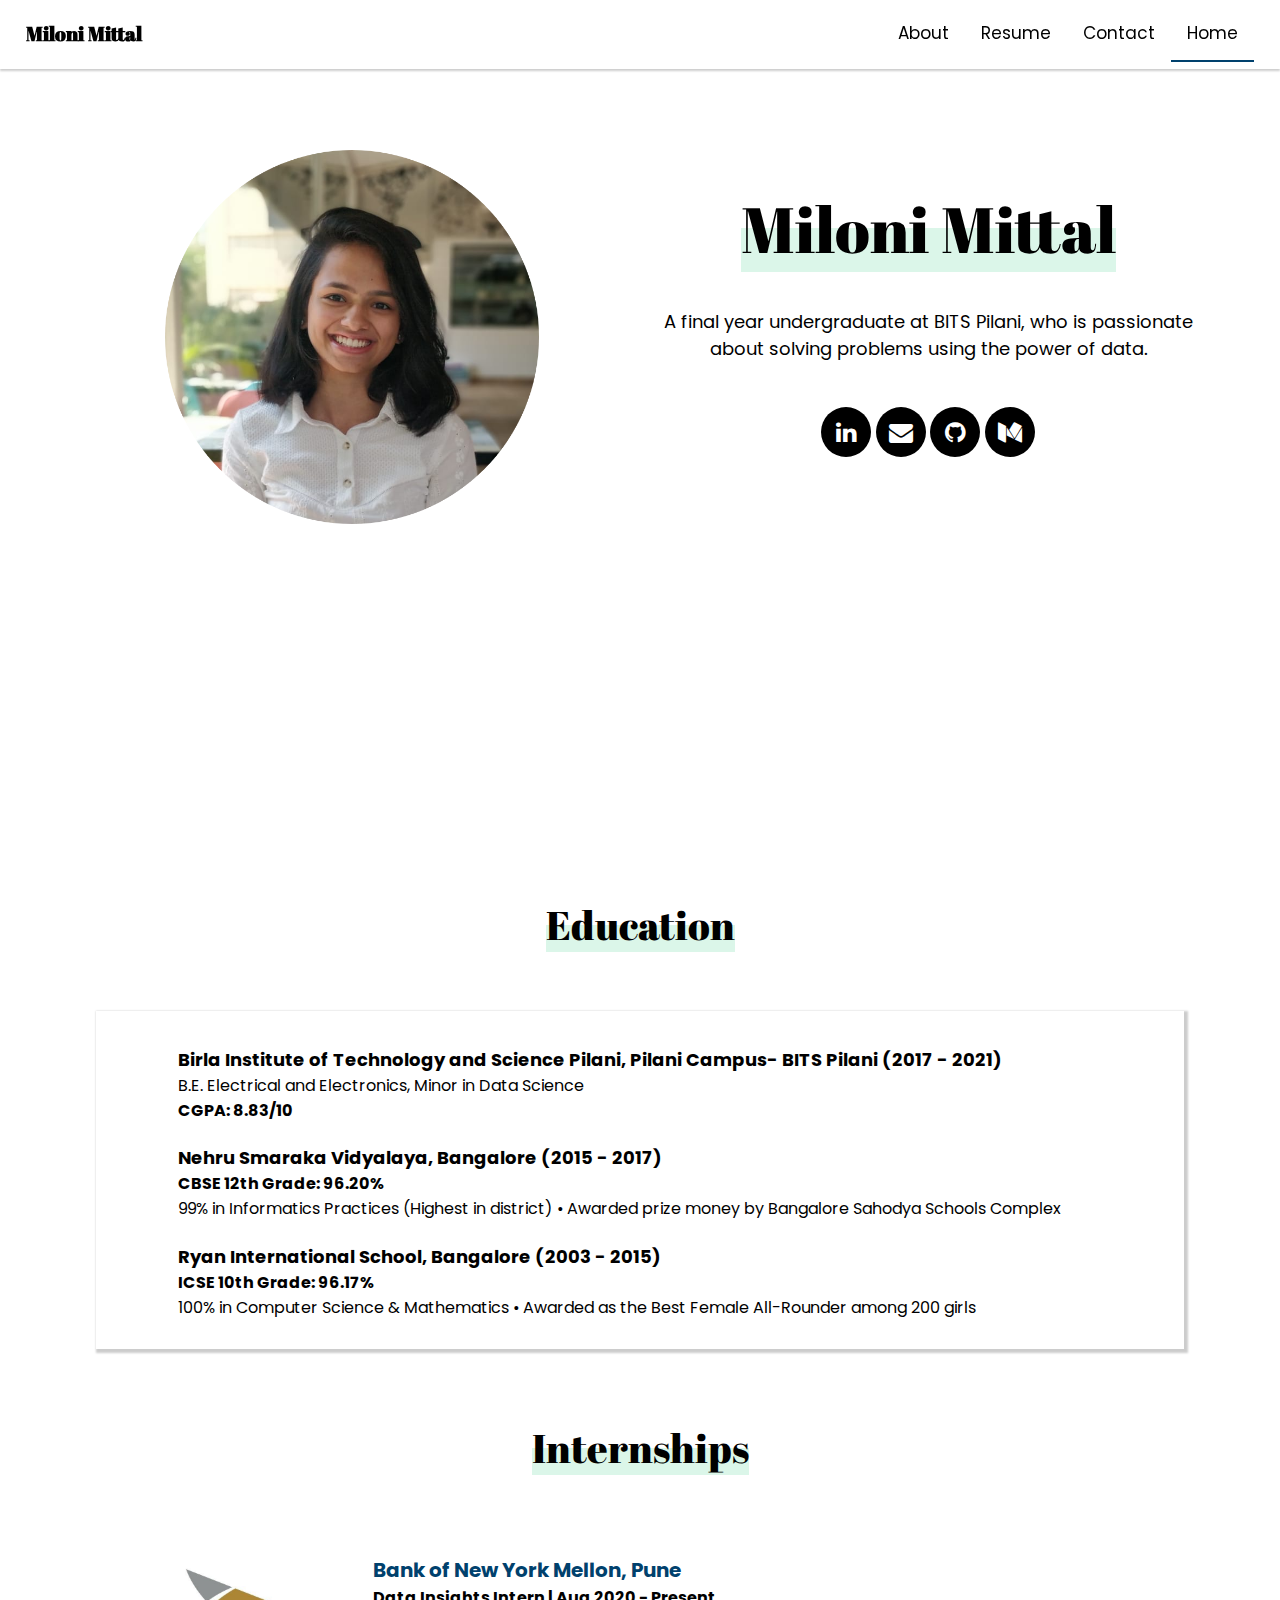
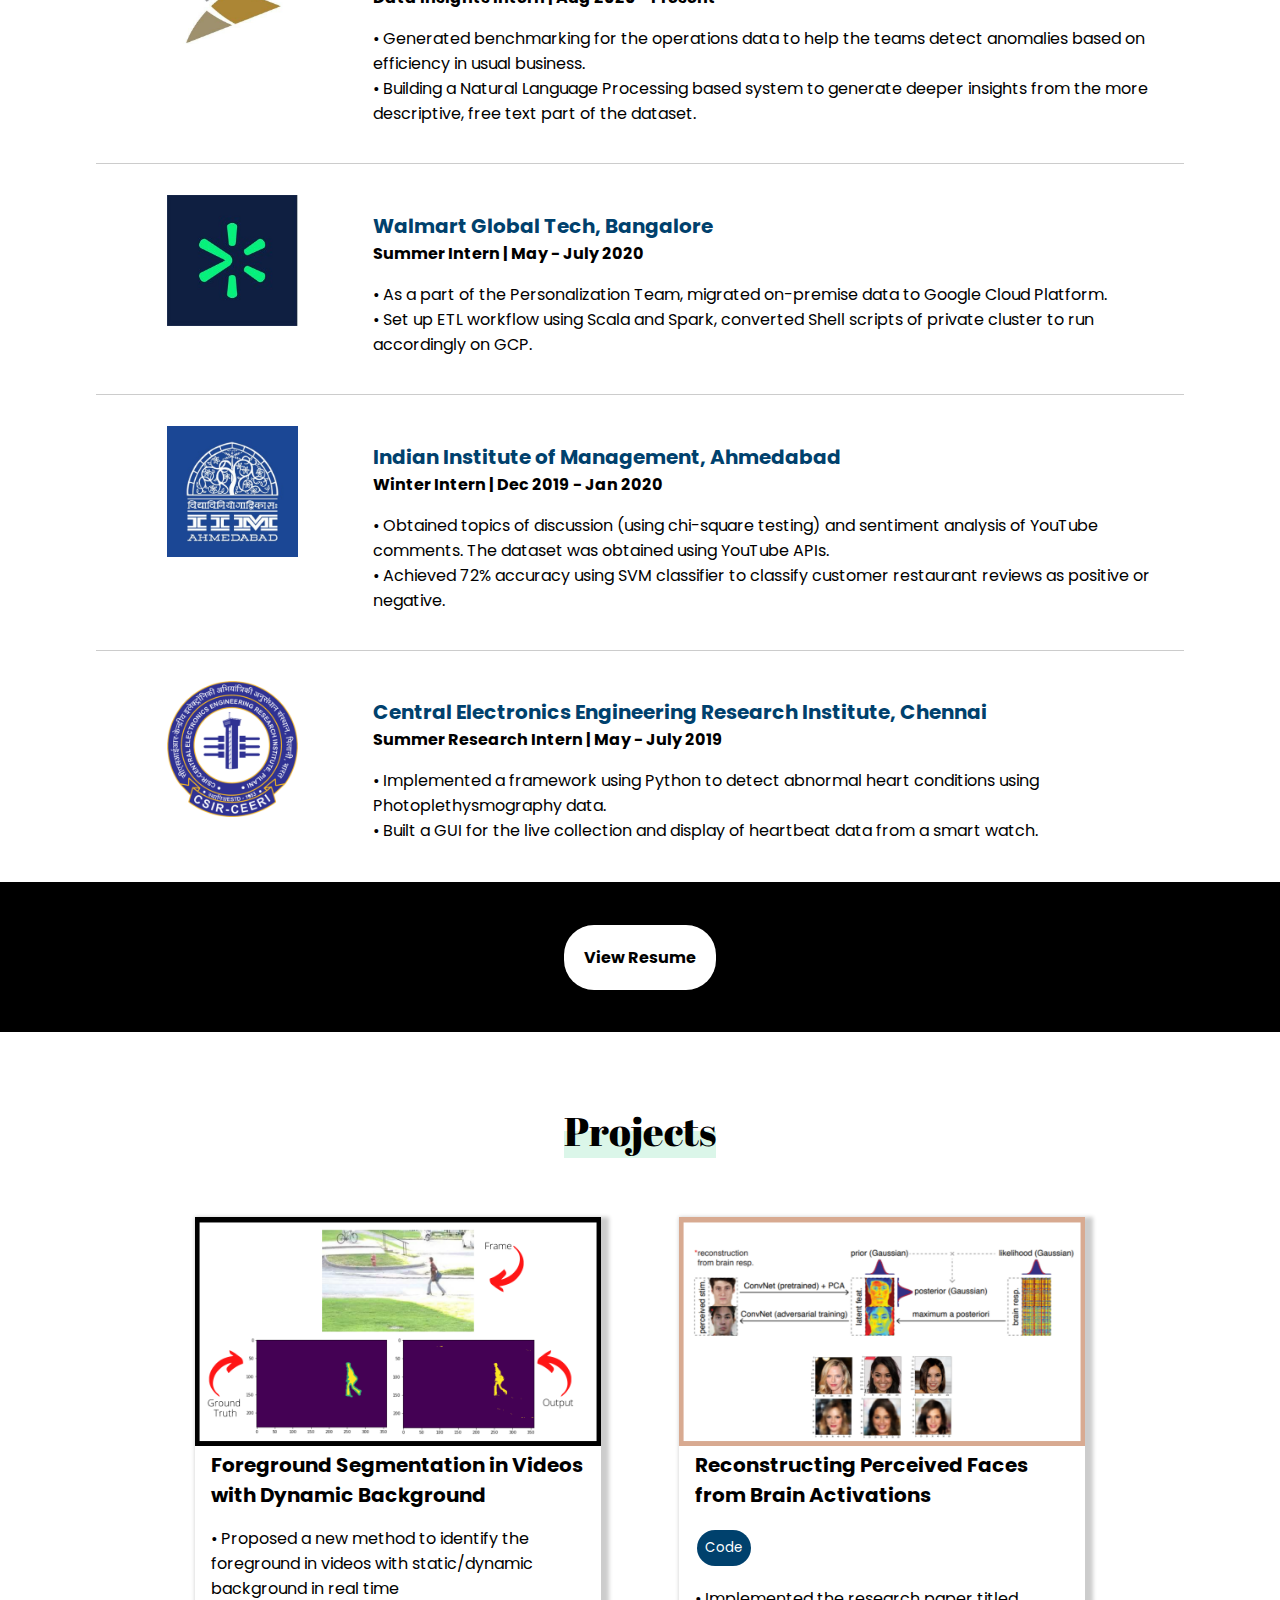
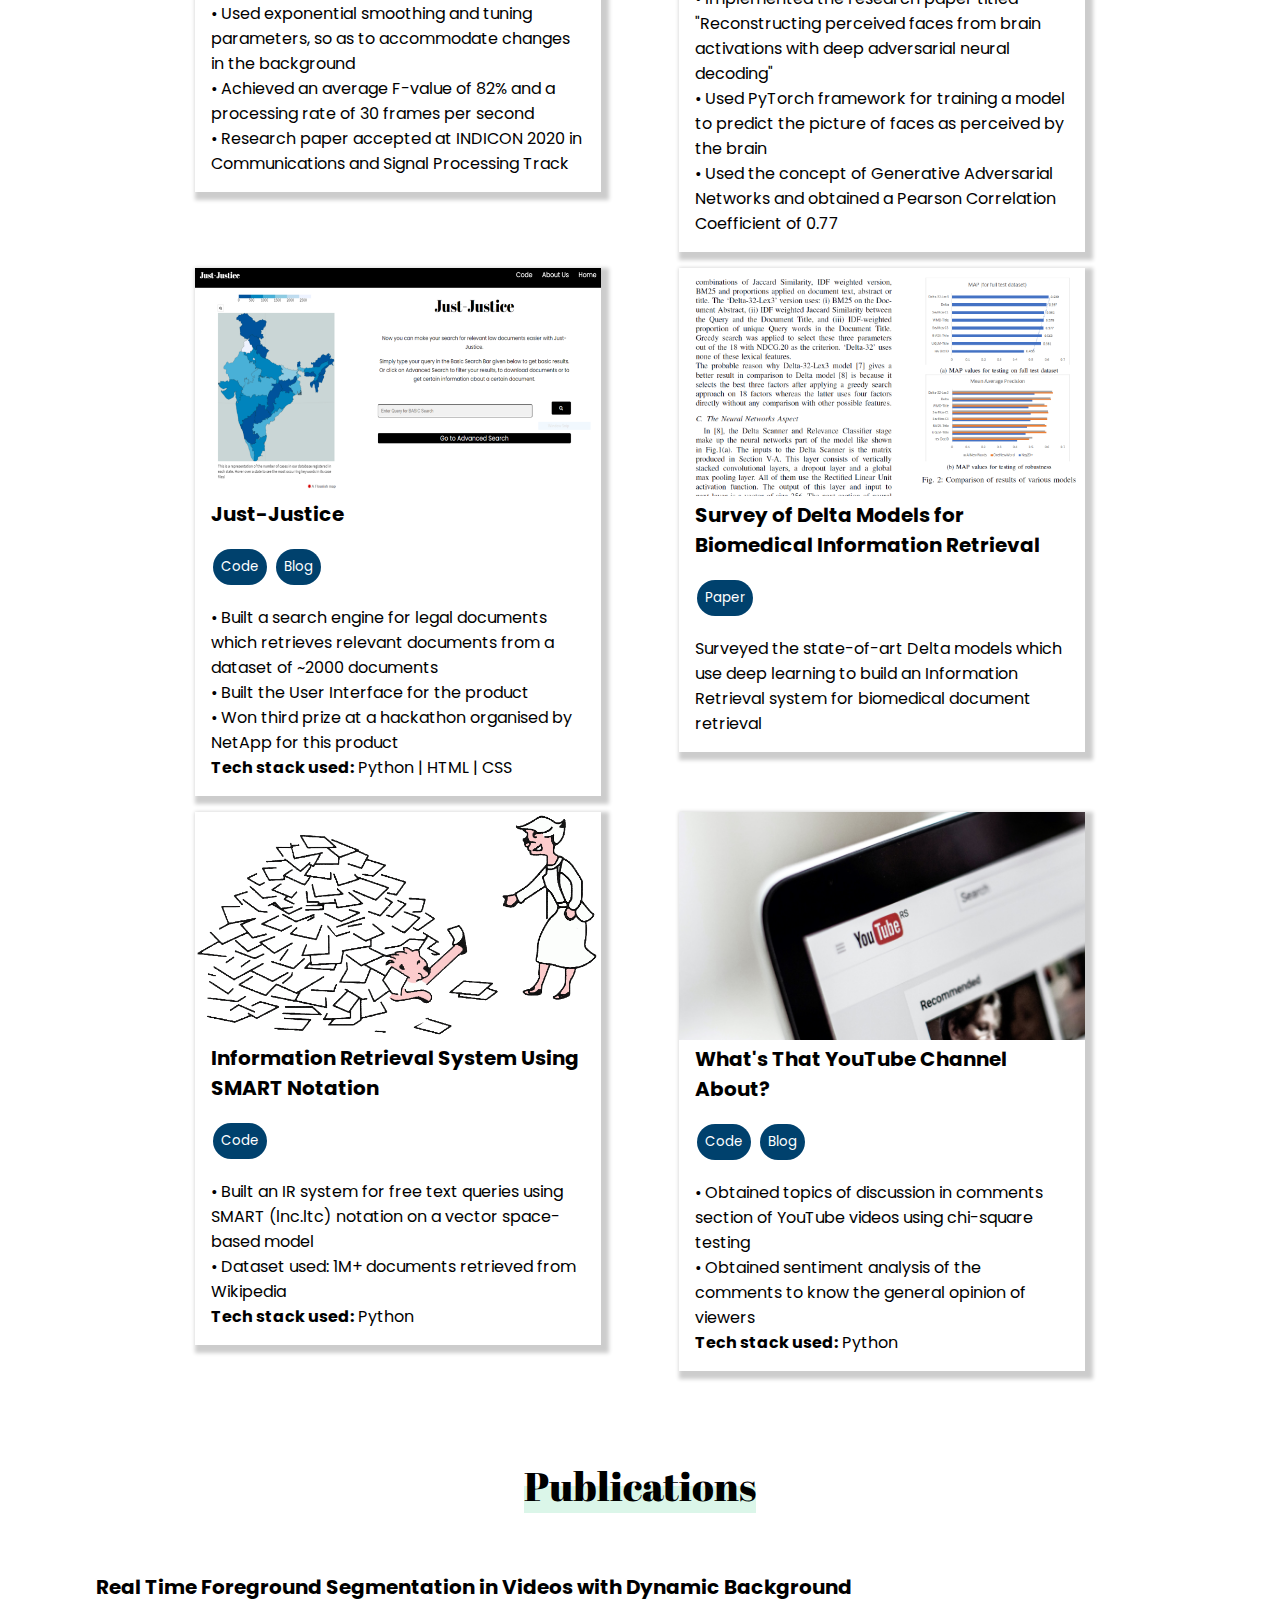
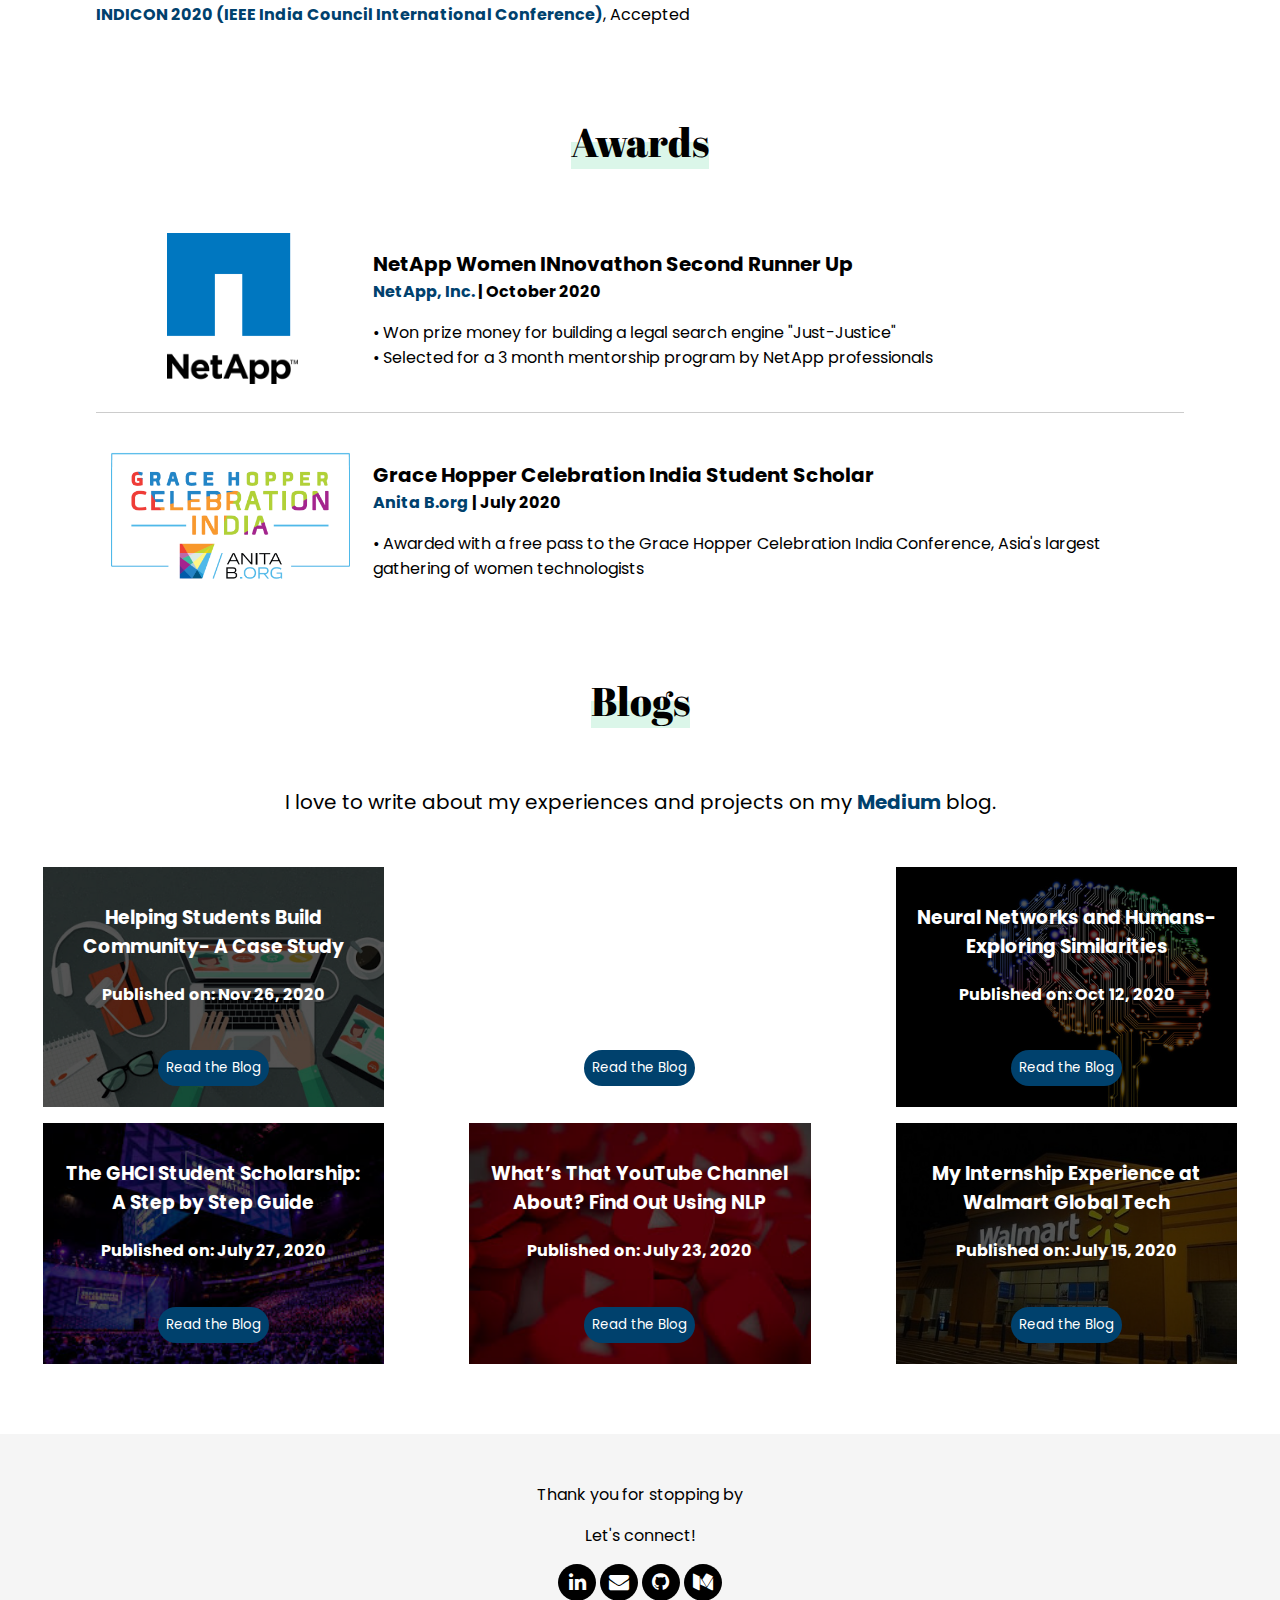
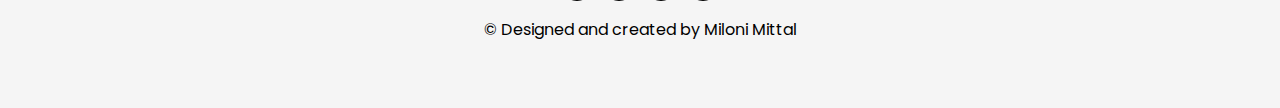
==== index.html @ 57627346 "projects added" ====
<!DOCTYPE html>
<html>
  <head>
    <meta name="viewport" content="width=device-width, initial-scale=1">
    <link rel="stylesheet" href="https://cdnjs.cloudflare.com/ajax/libs/font-awesome/4.7.0/css/font-awesome.min.css">
    <link href="https://fonts.googleapis.com/css2?family=Abril+Fatface&family=Poppins:wght@300&display=swap" rel="stylesheet">
    <link rel="icon" type="image/png" href="miloLogo.png"/>
    <title>Miloni Mittal | Home</title>

    <style>
      body 
      {
        margin: 0;
        font-family: Arial, Helvetica, sans-serif;
      }
	  
	  html, body 
	  {
        height: 100%;
        margin: 0;
      }

      .topnav 
      {
        overflow: hidden;
        background-color: white;
        position:fixed;
        width:100%;
        box-shadow: 0 2px 2px 0 rgba(0, 0, 0, 0.2);
        padding-top:0.5%;
        padding-bottom:0.5%;
        z-index:2;
      }

      .topnav img
      {
        float:left;
        display: block;
        color: black;
        text-align: center;
        padding: 14px 16px;
        width:20%;
      }

      .topnav a 
      {
        float:right;
        display: block;
        color: black;
        text-align: center;
        padding: 14px 16px;
        text-decoration: none;
        font-size: 17px;
      }

      .topnav a:hover 
      {
        color: grey;
      }

      .topnav .icon 
      {
        display: none;
      }

      
		
  	  .columnIntroText 
        {
          float: left;
          width: 50%;
          margin-bottom:3%;
        }
  	  
  	  .columnIntroImg
        {
          float: left;
          width: 50%;
          margin-bottom:3%;
        }
	  
      .rowIntro:after 
      {
        content: "";
        display: table;
        clear: both;
      }

      .social 
      { 
        width: 100%;
        top: 50%;
        text-align: center;
      }

      .social .link 
      {
        display: inline-block;
        vertical-align: middle;
        position: relative;
        width: 50px;
        height: 50px;
        border-radius: 50%;
        /*border: 2px dashed black;*/
        background-clip: content-box;
        /*transition: .5s;*/
        /*color: #D7D0BE;*/
        font-size: 150%;
      }

      .social .link span 
      {
        display: block;
        position: absolute;
        text-align: center;
        top: 50%;
        left: 50%;
        transform: translate(-50%, -50%);
      }

      .social .link:hover 
      {
        padding: 1px;
        color: white;
        /*margin-left: -5px;*/
        /*transform: translateX(0px) rotate(360deg);*/
      }

      .social .link.envelope
      {
        background-color: black;
        color: white;
      }
      .social .link.envelope:hover
      {
        background-color: #555;
        color: white;
      }

      .social .link.linkedin 
      {
        background-color: black;
        color: white;
      }
      .social .link.linkedin:hover
      {
        background-color: #555;
        color: white;
      }

      .social .link.medium
      {
        background-color: black;
        color: white;
      }
      .social .link.medium:hover
      {
        background-color: #555;
        color: white;
      }

      .social .link.github
      {
        background-color: black;
        color: white;
      }
      .social .link.github:hover
      {
        background-color: #555;
        color: white;
      }

      html 
      {
        box-sizing: border-box;
      }

      *, *:before, *:after 
      {
        box-sizing: inherit;
      }

      .columnCard 
      {
        float: left;
        width: 50%;
        margin-bottom: 16px;
        padding: 0 8px;
      }

      .card1 
      {
        box-shadow: 4px 4px 4px 4px rgba(0, 0, 0, 0.2);
        margin-left: 30%;
        margin-right: 5%;
      }

      .card2 
      {
        box-shadow: 4px 4px 4px 4px rgba(0, 0, 0, 0.2);
        margin-left: 5%;
        margin-right: 30%;
      }

      .containerCard 
      {
        padding: 0 16px;
      }

      .containerCard::after, .rowCard::after 
      {
        content: "";
        clear: both;
        display: table;
      }

      .footer 
      {
         padding-top:2.5%;
         padding-bottom:2.5%;
         width: 100%;
         background-color:#F5F5F5;
         color: black;
         text-align: center;
      }

      .button 
      {
        background-color: #00416d;
        border: none;
        color: white;
        padding: 8px;
        text-align: center;
        text-decoration: none;
        display: inline-block;
        margin: 4px 2px;
        cursor: pointer;
        border-radius: 30px;
      }

      .button:hover 
      {
        background-color: #555;
      }

      .button_resume 
      {
        background-color: white;
        border: none;
        color: black;
        padding: 20px;
        text-align: center;
        text-decoration: none;
        display: inline-block;
        font-size: 16px;
        margin: 4px 2px;
        cursor: pointer;
        border-radius: 30px;
      }

      .button_resume:hover 
      {
        background-color: #C8C8C8;
      }

      .anchor 
      {
        position: relative;
      }

      .anchor a 
      {
        position: absolute;
        left: 0px;
        top: -8%;
      }

      .columnAwardsText 
      {
        float: left;
        width: 75%;
        padding: 5px;
      }

      .columnAwardsImg 
      {
        float: left;
        width: 25%;
        padding: 5px;
      }

      .rowAwards::after 
      {
        content: "";
        clear: both;
        display: table;
      }

      .columnBlog 
      {
        float: left;
        width: 33.33%;
        margin-bottom: 16px;
      }

      .rowBlog 
      {
        margin: 0 0px;
      }

      .rowBlog:after 
      {
        content: "";
        display: table;
        clear: both;
      }
      .cardBlog 
      {
        padding: 4%;
        text-align: center;
        margin-right:10%;
        margin-left:10%;
      }

      @media screen and (max-width: 900px) 
      {
        .topnav img
        {
          float:left;
          display: block;
          color: black;
          text-align: center;
          width:40%;
        }

        .topnav a 
        {
          display: none;
        }

        .topnav a.icon 
        {
          float: right;
          display: block;
        }
        
        .topnav.responsive 
        {
          position: fixed;
        }

        .topnav.responsive .icon 
        {
          position: absolute;
          right: 0;
          top: 0;
        }

        .topnav.responsive a 
        {
          float: none;
          display: block;
          text-align: left;
        }

        .columnIntroText
        {
          width: 100%;
        }
		
		.columnIntroImg
        {
          width: 100%;
        }
		
        .anchor a 
        {
          position: absolute;
          left: 0px;
          top: -2%;
        }

        .columnCard 
        {
          width: 100%;
          display: block;
        }

        .card1 
        {
          box-shadow: 0 4px 8px 0 rgba(0, 0, 0, 0.2);
          margin-left: 10%;
          margin-right: 10%;
        }

        .card2 
        {
          box-shadow: 0 4px 8px 0 rgba(0, 0, 0, 0.2);
          margin-left: 10%;
          margin-right: 10%;
        }

        .columnAwardsText 
        {
          width: 100%;
        }

        .columnAwardsImg 
        {
          width: 100%;
          padding-left:25%;
          padding-right:25%;
        }

        .columnBlog 
        {
          width: 100%;
          display: block;
          margin-bottom: 20px;
        }
      }
    </style>
  </head>


  <body>

    <div class="topnav" id="myTopnav">
      <a href="index.html" style="font-family: 'Poppins', sans-serif; margin-right:2%; color:black; border-bottom: 2px solid #00416d;">Home</a>
      <a href="contact.html" style="font-family: 'Poppins', sans-serif;">Contact</a>
      <a href="https://drive.google.com/file/d/12OW3nIJXCdcKeCEGhQVOR6-24cOM_pOw/view?usp=sharing" style="font-family: 'Poppins', sans-serif;" target="_blank">Resume</a>
      <a href="about.html" style="font-family: 'Poppins', sans-serif;">About</a>
      <a href="javascript:void(0);" class="icon" onclick="myFunction()">
        <i class="fa fa-bars"></i>
      </a>
      <h1 style="font-family: 'Abril Fatface', cursive; float:left; font-size:125%; margin-left:2%;">Miloni Mittal</h1>
    </div>

    <br><br><br>

    <div class="rowIntro" style="padding-right:5%;padding-left:5%; padding-top:7.5%; margin-bottom:-10%; height:100%;">
      <div class="columnIntroImg" style=" text-align:center;">
          <img src="miloHome.png" width="65%" alt="miloni's picture in a restaurant">
      </div>
      <div class="columnIntroText" style=" text-align:center;padding-top:3%; ">
          <a style="text-align:center;font-family: 'Abril Fatface', cursive; font-size:400%;"><span style="background: linear-gradient(to top, #dbf6e9 50%, transparent 50%);">Miloni Mittal</span></a>
          <br><br>
          <p style="font-family: 'Poppins', sans-serif; font-size:112.5%; ">A final year undergraduate at BITS Pilani, who is passionate about solving problems using the power of data.<br><br></p>
          <div class="social">
              
              <a href="https://www.linkedin.com/in/miloni-mittal/" class="link linkedin" target="_blank"><span class="fa fa-linkedin"></span></a>
              <a href="mailto:miloni.mittal@gmail.com" class="link envelope" target="_blank"><span class="fa fa-envelope"></span></a>
              <a href="https://github.com/milonimittal" class="link github" target="_blank"><span class="fa fa-github"></span></a>
              <a href="https://medium.com/@milonimittal" class="link medium" target="_blank"><span class="fa fa-medium"></span></a> 
          </div>
      </div>
    </div>

    <div class="anchor" style="padding-top:2.5%;">
      <a name="target" id="education"> </a>
    </div>

    <p style="text-align:center;font-family: 'Abril Fatface', cursive; font-size:250%; color:black;margin-right:3%;margin-left:3%;padding-bottom:1.5%;"><span style="background: linear-gradient(to top, #dbf6e9 50%, transparent 50%);">
        Education</span>
    </p>
    <div class="edu" style="box-shadow: 2px 2px 2px 2px rgba(0, 0, 0, 0.2); margin-left:7.5%; margin-right:7.5%;padding-top:1%; padding-bottom:1%;">
    <p style="font-family: 'Poppins', sans-serif; margin-top:2%; margin-left:7.5%;margin-right:7.5%;">
        <b style="font-family: 'Poppins', sans-serif; font-size: 112.5%;">Birla Institute of Technology and Science Pilani, Pilani Campus- BITS Pilani (2017 - 2021)</b><br>
        B.E. Electrical and Electronics, Minor in Data Science <br>
        <b>CGPA: 8.83/10</b>
    </p>

    <p style="font-family: 'Poppins', sans-serif; margin-top:2%; margin-left:7.5%;margin-right:7.5%;">
        <b style="font-family: 'Poppins', sans-serif; font-size: 112.5%;">Nehru Smaraka Vidyalaya, Bangalore (2015 - 2017)</b><br>
        <b>CBSE 12th Grade: 96.20%</b><br>
        99% in Informatics Practices (Highest in district) • Awarded prize money by Bangalore Sahodya Schools Complex
    </p>

    <p style="font-family: 'Poppins', sans-serif; margin-top:2%; margin-left:7.5%;margin-right:7.5%;">
        <b style="font-family: 'Poppins', sans-serif; font-size: 112.5%;">Ryan International School, Bangalore (2003 - 2015)</b><br>
        <b>ICSE 10th Grade: 96.17%</b><br>
        100% in Computer Science & Mathematics • Awarded as the Best Female All-Rounder among 200 girls
    </p>
    </div>
    
    <div class="anchor" style="padding-top:2.5%;" >
      <a name="target" id="internships"> </a>
    </div>

    <p style="text-align:center;font-family: 'Abril Fatface', cursive; font-size:250%; color:black;margin-right:3%;margin-left:3%;padding-bottom:1.5%;"><span style="background: linear-gradient(to top, #dbf6e9 50%, transparent 50%);">
        Internships</span>
    </p>

    <div class="rowAwards" style="font-family: 'Poppins', sans-serif; margin-top:2%; margin-left:7.5%;margin-right:7.5%;">
      <div class="columnAwardsImg" style="text-align:center;">
            <img src="bnymLogo.jpg" alt="bnym logo" style="width:50%;">
      </div>
      <div class="columnAwardsText">
            <p style="font-family: 'Poppins', sans-serif; margin-top:2%; "><b style="font-family: 'Poppins', sans-serif; font-size:125%;"><a href="https://www.bnymellon.com/apac/en.html" target="_blank" style="text-decoration: none;color:#00416d;">
                Bank of New York Mellon, Pune</a></b> <br><b>Data Insights Intern | Aug 2020 - Present</b>
            </p>
            <p style="font-family: 'Poppins', sans-serif;">
              •  Generated benchmarking for the operations data to help the teams detect anomalies based on efficiency in usual business. <br>• Building a Natural Language Processing based system to generate deeper insights from the more descriptive, free text part of the dataset.
            </p>
      </div>
    </div>
    <hr style=" display: block;
    height: 1px;
    border: 0;
    border-top: 1px solid #ccc;
    margin: 1em 0;
    padding: 0;
    margin-left:7.5%;
    margin-right:7.5%;">
    <div class="rowAwards" style="font-family: 'Poppins', sans-serif; margin-top:2%; margin-left:7.5%;margin-right:7.5%;">
      <div class="columnAwardsImg" style="text-align:center;">
        <img src="walmartLogo.jpg" alt="walmart global logo" style="width:50%;">
      </div>
      <div class="columnAwardsText">
        <p style="font-family: 'Poppins', sans-serif; margin-top:2%; "><b style="font-family: 'Poppins', sans-serif; font-size:125%;"><a href="https://www.linkedin.com/company/walmartglobaltechindia/" target="_blank" style="text-decoration: none;color:#00416d;">
                Walmart Global Tech, Bangalore</a></b> <br><b>Summer Intern | May - July 2020</b>
        </p>
        <p style="font-family: 'Poppins', sans-serif;">
              •  As a part of the Personalization Team, migrated on-premise data to Google Cloud Platform. <br>• Set up ETL workflow using Scala and Spark, converted Shell scripts of private cluster to run accordingly on GCP. 
        </p>
      </div>
    </div>
    <hr style=" display: block;
    height: 1px;
    border: 0;
    border-top: 1px solid #ccc;
    margin: 1em 0;
    padding: 0;
    margin-left:7.5%;
    margin-right:7.5%;">
    <div class="rowAwards" style="font-family: 'Poppins', sans-serif; margin-top:2%; margin-left:7.5%;margin-right:7.5%;">
      <div class="columnAwardsImg" style="text-align:center;">
        <img src="iimaLogo.png" alt="iima logo" style="width:50%;">
      </div>
      <div class="columnAwardsText">
        <p style="font-family: 'Poppins', sans-serif; margin-top:2%; "><b style="font-family: 'Poppins', sans-serif; font-size:125%;"><a href="https://www.iima.ac.in/" target="_blank" style="text-decoration: none;color:#00416d;">
                Indian Institute of Management, Ahmedabad </a></b> <br><b>Winter Intern | Dec 2019 - Jan 2020</b>
        </p>
        <p style="font-family: 'Poppins', sans-serif;">
              •  Obtained topics of discussion (using chi-square testing) and sentiment analysis of YouTube comments. The dataset was obtained using YouTube APIs.<br>• Achieved 72% accuracy using SVM classifier to classify customer restaurant reviews as positive or negative.
        </p>
      </div>
    </div>
    <hr style=" display: block;
    height: 1px;
    border: 0;
    border-top: 1px solid #ccc;
    margin: 1em 0;
    padding: 0;
    margin-left:7.5%;
    margin-right:7.5%;">
    <div class="rowAwards" style="font-family: 'Poppins', sans-serif; margin-top:2%; margin-left:7.5%;margin-right:7.5%;">
      <div class="columnAwardsImg" style="text-align:center;">
        <img src="ceeriLogo.png" alt="ceeri logo" style="width:50%;">
      </div>
      <div class="columnAwardsText">
        <p style="font-family: 'Poppins', sans-serif; margin-top:2%; "><b style="font-family: 'Poppins', sans-serif; font-size:125%;"><a href="https://www.csircmc.res.in/ceeri" target="_blank" style="text-decoration: none;color:#00416d;">
                Central Electronics Engineering Research Institute, Chennai</a></b> <br><b>Summer Research Intern | May - July 2019</b>
        </p>
        <p style="font-family: 'Poppins', sans-serif;">
              •  Implemented a framework using Python to detect abnormal heart conditions using Photoplethysmography data. <br>• Built a GUI for the live collection and display of heartbeat data from a smart watch.
        </p>
      </div>
    </div>

<br>

    <div class="viewResume" style="text-align:center; padding-top:3%;padding-bottom:3%;background-color:black;">
      <button class="button_resume">
        <a href="https://drive.google.com/file/d/12OW3nIJXCdcKeCEGhQVOR6-24cOM_pOw/view?usp=sharing" style="font-family: 'Poppins', sans-serif; text-decoration: none; color:black;" target="_blank">
            <b>View Resume</b>
        </a>
      </button>
    </div>



    <div class="anchor" style="padding-top:2.5%;">
      <a name="target" id="projects"> </a>
    </div>

    <p style="text-align:center;font-family: 'Abril Fatface', cursive; font-size:250%; color:black;margin-right:3%;margin-left:3%;padding-bottom:1.5%;"><span style="background: linear-gradient(to top, #dbf6e9 50%, transparent 50%);">
        Projects</span>
    </p>
	  <div class="rowCard">
      <div class="columnCard">
        <div class="card1">
          <img src="fgProject.png" alt="expected results and results obtained" style="width:100%">
          <div class="containerCard">
            <b style="font-family: 'Poppins', sans-serif; font-size:125%;">
                Foreground Segmentation in Videos with Dynamic Background
            </b>
            <p style="font-family: 'Poppins', sans-serif;">
                • Proposed a new method to identify the foreground in videos with static/dynamic background in real time<br>• Used exponential smoothing and tuning parameters, so as to accommodate changes in the background <br>• Achieved an average F-value of 82% and a processing rate of 30 frames per second<br>• Research paper accepted at INDICON 2020 in Communications and Signal Processing Track
            </p>
          </div>
        </div>
      </div>
      <div class="columnCard">
        <div class="card2">
          <img src="gansProject.png" alt="flowchart of the implementation" style="width:100%">
            <div class="containerCard">
              <b style="font-family: 'Poppins', sans-serif; font-size:125%;">
                  Reconstructing Perceived Faces from Brain Activations
              </b>
              <p>
                  <button class="button" style="font-family: 'Poppins', sans-serif;">
                      <a href="https://github.com/milonimittal/Reconstructing-Perceived-Faces-from-Brain-Activations-Data" style="text-decoration: none;color:white;" target="_blank">Code</a>
                  </button> 
              </p>
              <p style="font-family: 'Poppins', sans-serif;">
                • Implemented the research paper titled "Reconstructing perceived faces from brain activations
with deep adversarial neural decoding"<br>• Used PyTorch framework for training a model to predict the picture of faces as perceived by the brain<br>• Used the concept of Generative Adversarial Networks and obtained a Pearson Correlation Coefficient of 0.77
              </p>
            </div>
        </div>
      </div>
    </div>

    <div class="rowCard" >
      <div class="columnCard">
        <div class="card1" style="background-color:white;">
          <img src="justjusticeProject.png" alt="just-justice" style="width:100%">
          <div class="containerCard">
            <b style="font-family: 'Poppins', sans-serif; font-size:125%;">
                Just-Justice
            </b>
            <p>
                <button class="button" style="font-family: 'Poppins', sans-serif;">
                    <a href="https://github.com/milonimittal/Legal-Search-Engine" style="text-decoration: none;color:white;" target="_blank">Code</a>
                </button> 
                <button class="button" style="font-family: 'Poppins', sans-serif;""">
                    <a href="https://milonimittal.medium.com/a-search-engine-for-legal-documents-ce689567fc34" style="text-decoration: none;color:white;" target="_blank">Blog</a>
                </button>
            </p>
            <p style="font-family: 'Poppins', sans-serif;">
              • Built a search engine for legal documents which retrieves relevant documents from a dataset of ~2000 documents<br>• Built the User Interface for the product<br>• Won third prize at a hackathon organised by NetApp for this product<br> <b>Tech stack used:</b> Python | HTML | CSS
            </p>
          </div>
        </div>
      </div>

      <div class="columnCard">
        <div class="card2">
          <img src="biomedirProject.png" alt="screenshot of the survey" style="width:100%">
          <div class="containerCard">
            <b style="font-family: 'Poppins', sans-serif; font-size:125%;">
                Survey of Delta Models for Biomedical Information Retrieval
            </b>
            <p>
                <button class="button" style="font-family: 'Poppins', sans-serif;">
                    <a href="https://github.com/milonimittal/Overview-DeltaModels-Biomedical-IR" style="text-decoration: none;color:white;" target="_blank">Paper</a>
                </button>
            </p>
            <p style="font-family: 'Poppins', sans-serif;">
                Surveyed the state-of-art Delta models which use deep learning to build an Information Retrieval system for biomedical document retrieval<br>
            </p>
          </div>
        </div>
      </div>
    </div>
    <div class="rowCard">
      <div class="columnCard">
        <div class="card1">
          <img src="irProject.gif" alt="boy searching for a paper" style="width:100%">
          <div class="containerCard">
            <b style="font-family: 'Poppins', sans-serif; font-size:125%;">
                Information Retrieval System Using SMART Notation
            </b>
            <p>
                <button class="button" style="font-family: 'Poppins', sans-serif;">
                    <a href="https://github.com/milonimittal/Information-Retrieval-System" style="text-decoration: none;color:white;" target="_blank">Code</a>
                </button>
            </p>
            <p style="font-family: 'Poppins', sans-serif;">
                • Built an IR system for free text queries using SMART (lnc.ltc) notation on a vector space-based model<br>• Dataset used: 1M+ documents retrieved from Wikipedia<br><b>Tech stack used:</b> Python
            </p>
          </div>
        </div>
      </div>
      <div class="columnCard">
        <div class="card2">
          <img src="youtubeProject.jpg" alt="computer with youtube open" style="width:100%">
            <div class="containerCard">
              <b style="font-family: 'Poppins', sans-serif; font-size:125%;">
                  What's That YouTube Channel About?
              </b>
              <p>
                  <button class="button" style="font-family: 'Poppins', sans-serif;">
                      <a href="https://github.com/milonimittal/YouTube-Comments-Analysis" style="text-decoration: none;color:white;" target="_blank">Code</a>
                  </button> 
                  <button class="button" style="font-family: 'Poppins', sans-serif;">
                      <a href="https://medium.com/@milonimittal/whats-that-youtube-channel-about-973f04c72b4d?source=friends_link&sk=a164abffe7622698c44df8fa7a674461" style="text-decoration: none;color:white;" target="_blank">Blog</a>
                  </button>
              </p>
              <p style="font-family: 'Poppins', sans-serif;">
                • Obtained topics of discussion in comments section of YouTube videos using chi-square testing <br>• Obtained sentiment analysis of the comments to know the general opinion of viewers<br><b>Tech stack used:</b> Python
              </p>
            </div>
        </div>
      </div>
    </div>

    <div class="anchor" style="padding-top:2.5%;">
      <a name="target" id="publications"> </a>
    </div>

    <p style="text-align:center;font-family: 'Abril Fatface', cursive; font-size:250%; color:black;margin-right:3%;margin-left:3%;padding-bottom:1.5%;"><span style="background: linear-gradient(to top, #dbf6e9 50%, transparent 50%);">
        Publications</span>
    </p>

    <!-- <div class="rowAwards" style="font-family: 'Poppins', sans-serif; margin-left:7.5%;margin-right:7.5%;"> -->
      <!-- <div class="columnAwardsText"> -->
        <p style="font-family: 'Poppins', sans-serif; margin-left:7.5%;margin-right:7.5%;">
            <b style="font-family: 'Poppins', sans-serif; font-size:125%;">
            Real Time Foreground Segmentation in Videos with Dynamic Background<br></b><a href="https://www.indicon2020.in/" target="_blank" style="text-decoration: none;color:#00416d"><b>INDICON 2020 (IEEE India Council International Conference)</b></a>, Accepted
            <br>
            <!-- <b>Project Description:</b>
            <br>
            • Proposed a new method to identify the foreground in videos with static/dynamic background in real time<br>• Used exponential smoothing and tuning parameters, so as to accommodate changes in the background <br>• Achieved an average F-value of 82% and a processing rate of 30 frames per second<br> -->
        </p>
      <!-- </div> -->
    <!-- </div> -->

    <div class="anchor" style="padding-top:2.5%;">
        <a name="target" id="awards"> </a>
    </div>

    <p style="text-align:center;font-family: 'Abril Fatface', cursive; font-size:250%; color:black;margin-right:3%;margin-left:3%;padding-bottom:1.5%;"><span style="background: linear-gradient(to top, #dbf6e9 50%, transparent 50%);">
        Awards</span>
    </p>

    <div class="rowAwards" style="font-family: 'Poppins', sans-serif; margin-top:2%; margin-left:7.5%;margin-right:7.5%;">
      <div class="columnAwardsImg" style="text-align:center;">
        <img src="netappLogo.png" alt="netapp logo" style="width:50%;">
      </div>
      <div class="columnAwardsText">
        <p style="font-family: 'Poppins', sans-serif;">
          <b style="font-family: 'Poppins', sans-serif; font-size:125%;">
              NetApp Women INnovathon Second Runner Up</b><br><b><a href="https://www.netapp.com/" target="_blank" style="text-decoration: none; color: #00416d">NetApp, Inc.</a> | October 2020</b>
        </p>
        <p>
          • Won prize money for building a legal search engine "Just-Justice"<br>• Selected for a 3 month mentorship program by NetApp professionals
		</p>
      </div>
    </div>
    <hr style=" display: block;
    height: 1px;
    border: 0;
    border-top: 1px solid #ccc;
    margin: 1em 0;
    padding: 0;
    margin-left:7.5%;
    margin-right:7.5%;">
    <div class="rowAwards" style="font-family: 'Poppins', sans-serif; margin-top:2%; margin-left:7.5%;margin-right:7.5%;">
      <div class="columnAwardsImg">
        <img src="ghciLogo.png" alt="ghci logo" style="width:100%">
      </div>
      <div class="columnAwardsText">
		<p style="font-family: 'Poppins', sans-serif;">
          <b style="font-family: 'Poppins', sans-serif; font-size:125%;">
              Grace Hopper Celebration India Student Scholar</b><br><b><a href="https://www.netapp.com/" target="_blank" style="text-decoration: none; color: #00416d">Anita B.org</a> | July 2020</b>
		</p>
		<p>
          • Awarded with a free pass to the Grace Hopper Celebration India Conference, Asia's largest gathering of women technologists
        </p>
      </div>
    </div>

    <div class="anchor" style="padding-top:2.5%;">
        <a name="target" id="blogs"> </a>
    </div>

    <p style="text-align:center;font-family: 'Abril Fatface', cursive; font-size:250%; color:black;margin-right:3%;margin-left:3%;padding-bottom:1.5%;"><span style="background: linear-gradient(to top, #dbf6e9 50%, transparent 50%);">
        Blogs</span>
    </p>

    <p style="text-align: center;font-family: 'Poppins', sans-serif; font-size:125%;margin-left:6%;margin-right:6%;">
    I love to write about my experiences and projects on my <a href="https://medium.com/@milonimittal" style="font-family: 'Poppins', sans-serif;text-decoration: none;color:#00416d;" target="_blank"><b>Medium</b></a> blog.<br><br>  
    </p>
    <div class="rowBlog">
	<div class="columnBlog">
        <a href="https://milonimittal.medium.com/helping-students-build-community-a-prototype-case-study-81aca65db760" style="text-decoration:none;" target="_blank">
          <div class="cardBlog" style="background-image: url('pjBlog.png'); background-repeat: no-repeat; background-size: cover; ">
            <h3 style="color:white;font-family: 'Poppins', sans-serif;">Helping Students Build Community- A Case Study</h3><h4 style="color:white;font-family: 'Poppins', sans-serif;">Published on: Nov 26, 2020</h4><br>
            <button class="button" style="font-family: 'Poppins', sans-serif;">
                            Read the Blog
            </button>
          </div>
        </a>
      </div>
	  
      <div class="columnBlog">
        <a href="https://medium.com/@milonimittal/discovering-the-secret-to-perfect-time-management-a1a24c5bd1b7" style="text-decoration:none;" target="_blank">
          <div class="cardBlog" style="background-image: url('timeBlog.png'); background-repeat: no-repeat; background-size: cover; ">
            <h3 style="color:white;font-family: 'Poppins', sans-serif;">Discovering the Secret to Managing Time Perfectly</h3><h4 style="color:white;font-family: 'Poppins', sans-serif;">Published on: Oct 19, 2020</h4><br>
            <button class="button" style="font-family: 'Poppins', sans-serif;">
                            Read the Blog
            </button>
          </div>
        </a>
      </div>

      <div class="columnBlog">
        <a href="https://medium.com/@milonimittal/neural-networks-and-humans-a-comparison-c656a1280816?source=friends_link&sk=42c0cb978fe0d52f19f91ace4844be88" style="text-decoration:none;" target="_blank">
          <div class="cardBlog" style="background-image: url('neuralBlog.png'); background-repeat: no-repeat; background-size: cover;">
            <h3 style="color:white;font-family: 'Poppins', sans-serif;">Neural Networks and Humans- Exploring Similarities</h3><h4 style="color:white;font-family: 'Poppins', sans-serif;">Published on: Oct 12, 2020</h4><br>
            <button class="button" style="font-family: 'Poppins', sans-serif;">
              Read the Blog
            </button>
          </div>
        </a>
      </div>

        
    </div>
    <div class="rowBlog">
	  <div class="columnBlog">
        <a href="https://medium.com/@milonimittal/the-ghci-student-scholarship-a-step-by-step-guide-f172ab74008f?source=friends_link&sk=0e23b08ec444c115d95b650bf534497a" style="text-decoration:none;" target="_blank">
          <div class="cardBlog" style="background-image: url('ghciBlog.png'); background-repeat: no-repeat; background-size: cover;">
            <h3 style="color:white;font-family: 'Poppins', sans-serif;">The GHCI Student Scholarship: A Step by Step Guide</h3><h4 style="color:white;font-family: 'Poppins', sans-serif;">Published on: July 27, 2020</h4><br>
            <button class="button" style="font-family: 'Poppins', sans-serif;">
              Read the Blog     
            </button>
          </div>
        </a>
      </div>
	  
      <div class="columnBlog">
        <a href="https://medium.com/@milonimittal/whats-that-youtube-channel-about-973f04c72b4d?source=friends_link&sk=a164abffe7622698c44df8fa7a674461" style="text-decoration:none;" target="_blank">
          <div class="cardBlog" style="background-image: url('youtubeBlog.png'); background-repeat: no-repeat; background-size: cover;">
            <h3 style="color:white;font-family: 'Poppins', sans-serif;">What’s That YouTube Channel About? Find Out Using NLP</h3><h4 style="color:white;font-family: 'Poppins', sans-serif;">Published on: July 23, 2020</h4><br>
            <button class="button" style="font-family: 'Poppins', sans-serif;">
              Read the Blog
            </button>
          </div>
        </a>
      </div>
      <div class="columnBlog">
        <a href="https://medium.com/@milonimittal/my-internship-experience-at-walmart-labs-60d252289cd1?source=friends_link&sk=aa7251fde3435406f090863d2bbcdad0" style="text-decoration:none;" target="_blank">
          <div class="cardBlog" style="background-image: url('walmartBlog.png'); background-repeat: no-repeat; background-size: cover;">
            <h3 style="color:white;font-family: 'Poppins', sans-serif;">My Internship Experience at Walmart Global Tech</h3><h4 style="color:white;font-family: 'Poppins', sans-serif;">Published on: July 15, 2020</h4><br>
            <button class="button" style="font-family: 'Poppins', sans-serif;">
              Read the Blog
            </button>
          </div>
        </a>
      </div>
    </div>

    <br><br><br>
    <div class="footer">
      <p style="font-family: 'Poppins', sans-serif;">
        Thank you for stopping by
      </p>
      <p style="font-family: 'Poppins', sans-serif;">
        Let's connect!
        <div class="social">
        
        <a href="https://www.linkedin.com/in/miloni-mittal/" class="link linkedin" target="_blank" style="display: inline-block;
  vertical-align: middle;
  position: relative;
  width: 37.5px;
  height: 37.5px;
  border-radius: 50%;
  background-clip: content-box;
  /*transition: .5s;*/
  color: white;font-size: 125%;"><span class="fa fa-linkedin" ></span></a>
          <a href="mailto:miloni.mittal@gmail.com" class="link envelope" target="_blank" style="display: inline-block;
  vertical-align: middle;
  position: relative;
  width: 37.5px;
  height: 37.5px;
  border-radius: 50%;
  background-clip: content-box;
  /*transition: .5s;*/
  color: white;font-size: 125%;"><span class="fa fa-envelope"></span></a>
          <a href="https://github.com/milonimittal" class="link github" target="_blank" style="display: inline-block;
  vertical-align: middle;
  position: relative;
  width: 37.5px;
  height: 37.5px;
  border-radius: 50%;
  background-clip: content-box;
  /*transition: .5s;*/
  color: white;font-size: 125%;"><span class="fa fa-github"></span></a>
        <a href="https://medium.com/@milonimittal" class="link medium" target="_blank" style="display: inline-block;
  vertical-align: middle;
  position: relative;
  width: 37.5px;
  height: 37.5px;
  border-radius: 50%;
  background-clip: content-box;
  /*transition: .5s;*/
  color: white;font-size: 125%;"><span class="fa fa-medium"></span></a>
        
        </div>
      </p>
      <p style="font-family: 'Poppins', sans-serif;"> &#169; Designed and created by Miloni Mittal</p>
      <br>
    </div>


    <script>
      function myFunction() 
      {
        var x = document.getElementById("myTopnav");
        if (x.className === "topnav") 
        {
          x.className += " responsive";
        } 
        else 
        {
          x.className = "topnav";
        }
      }
    </script>

  </body>
</html>
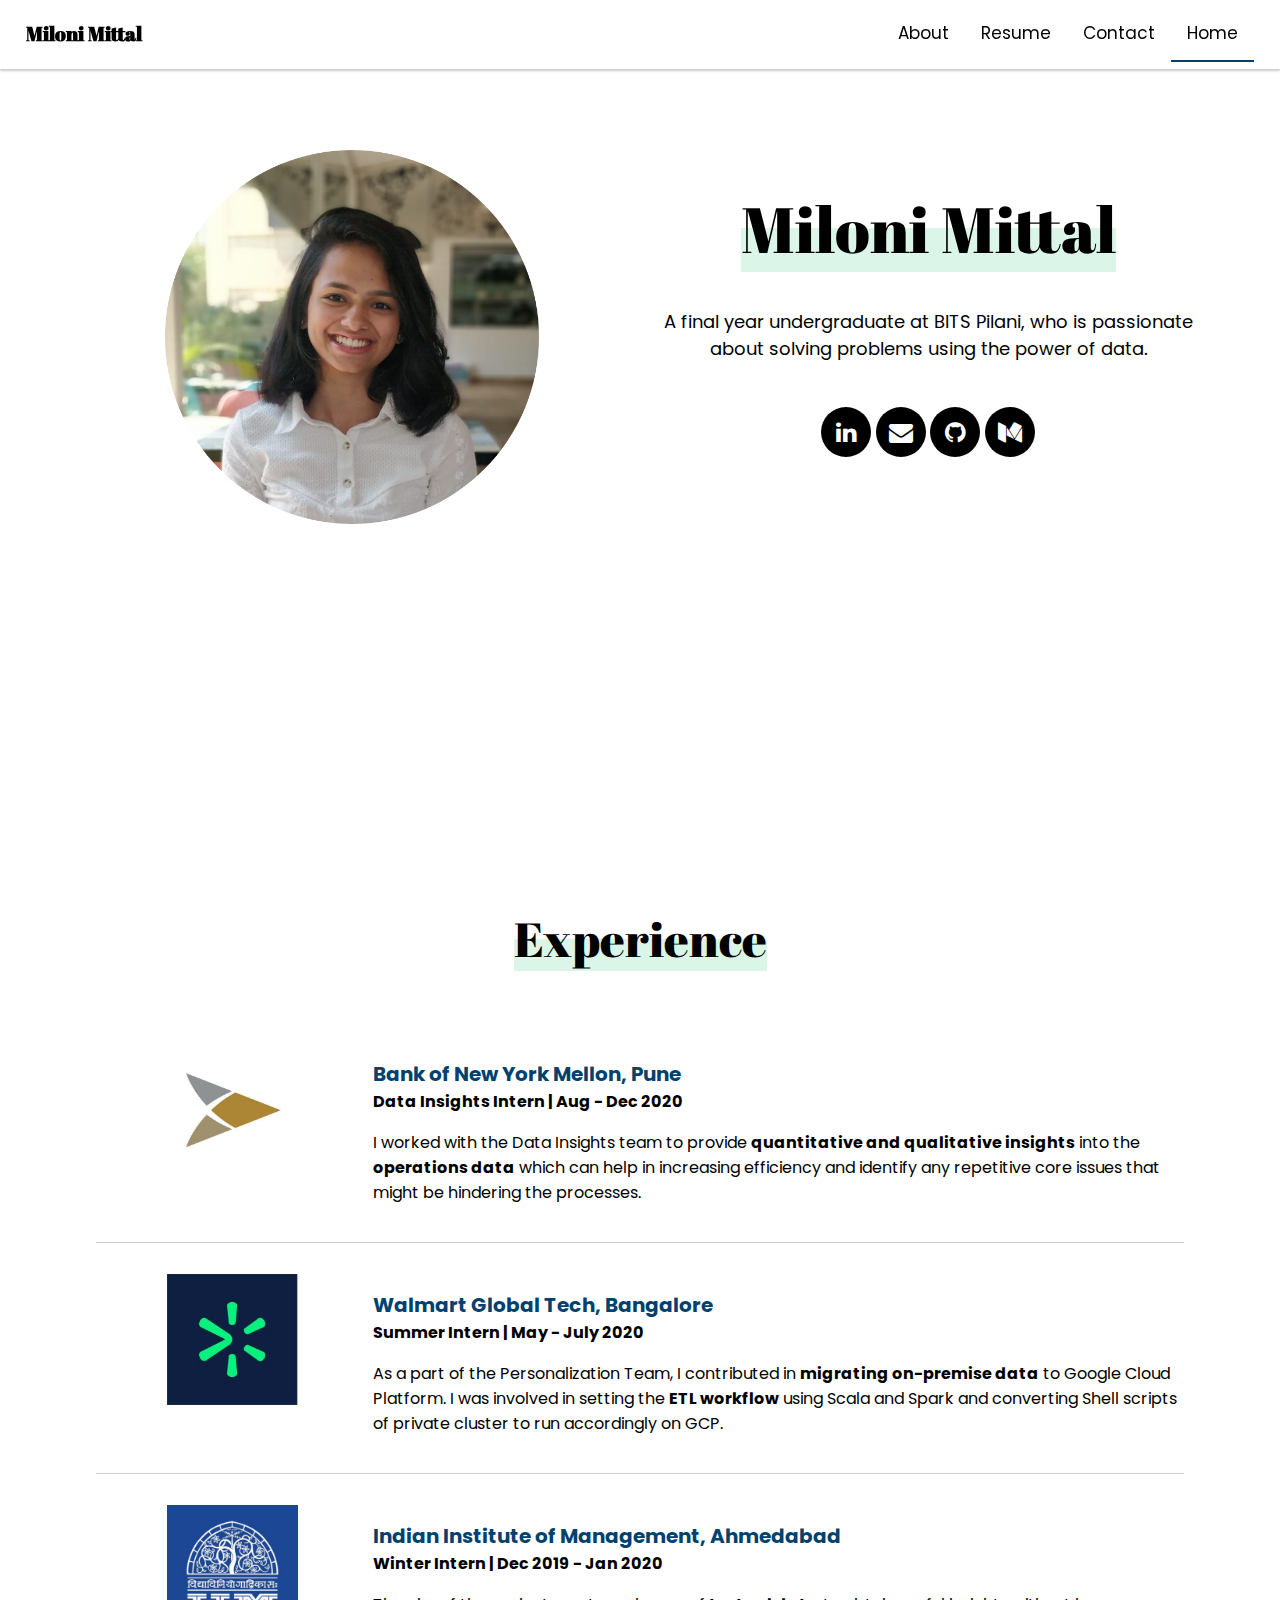
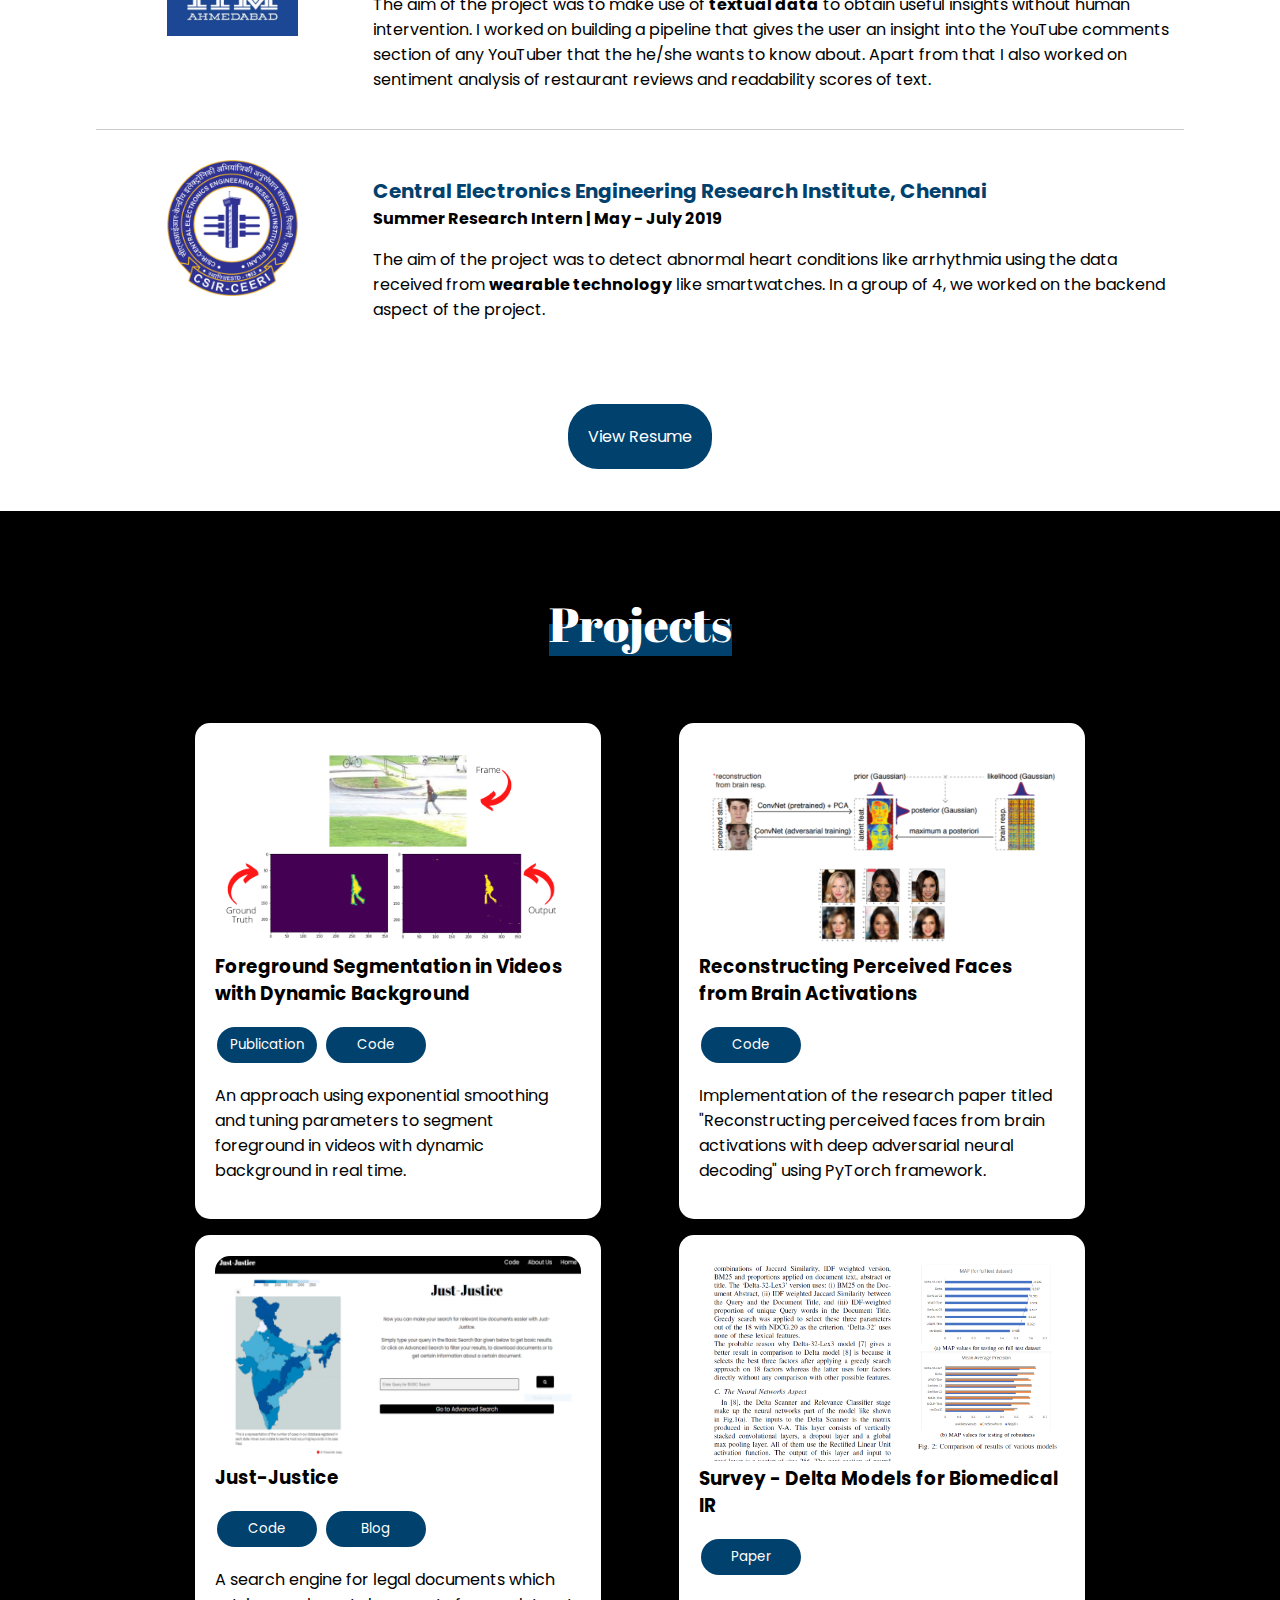
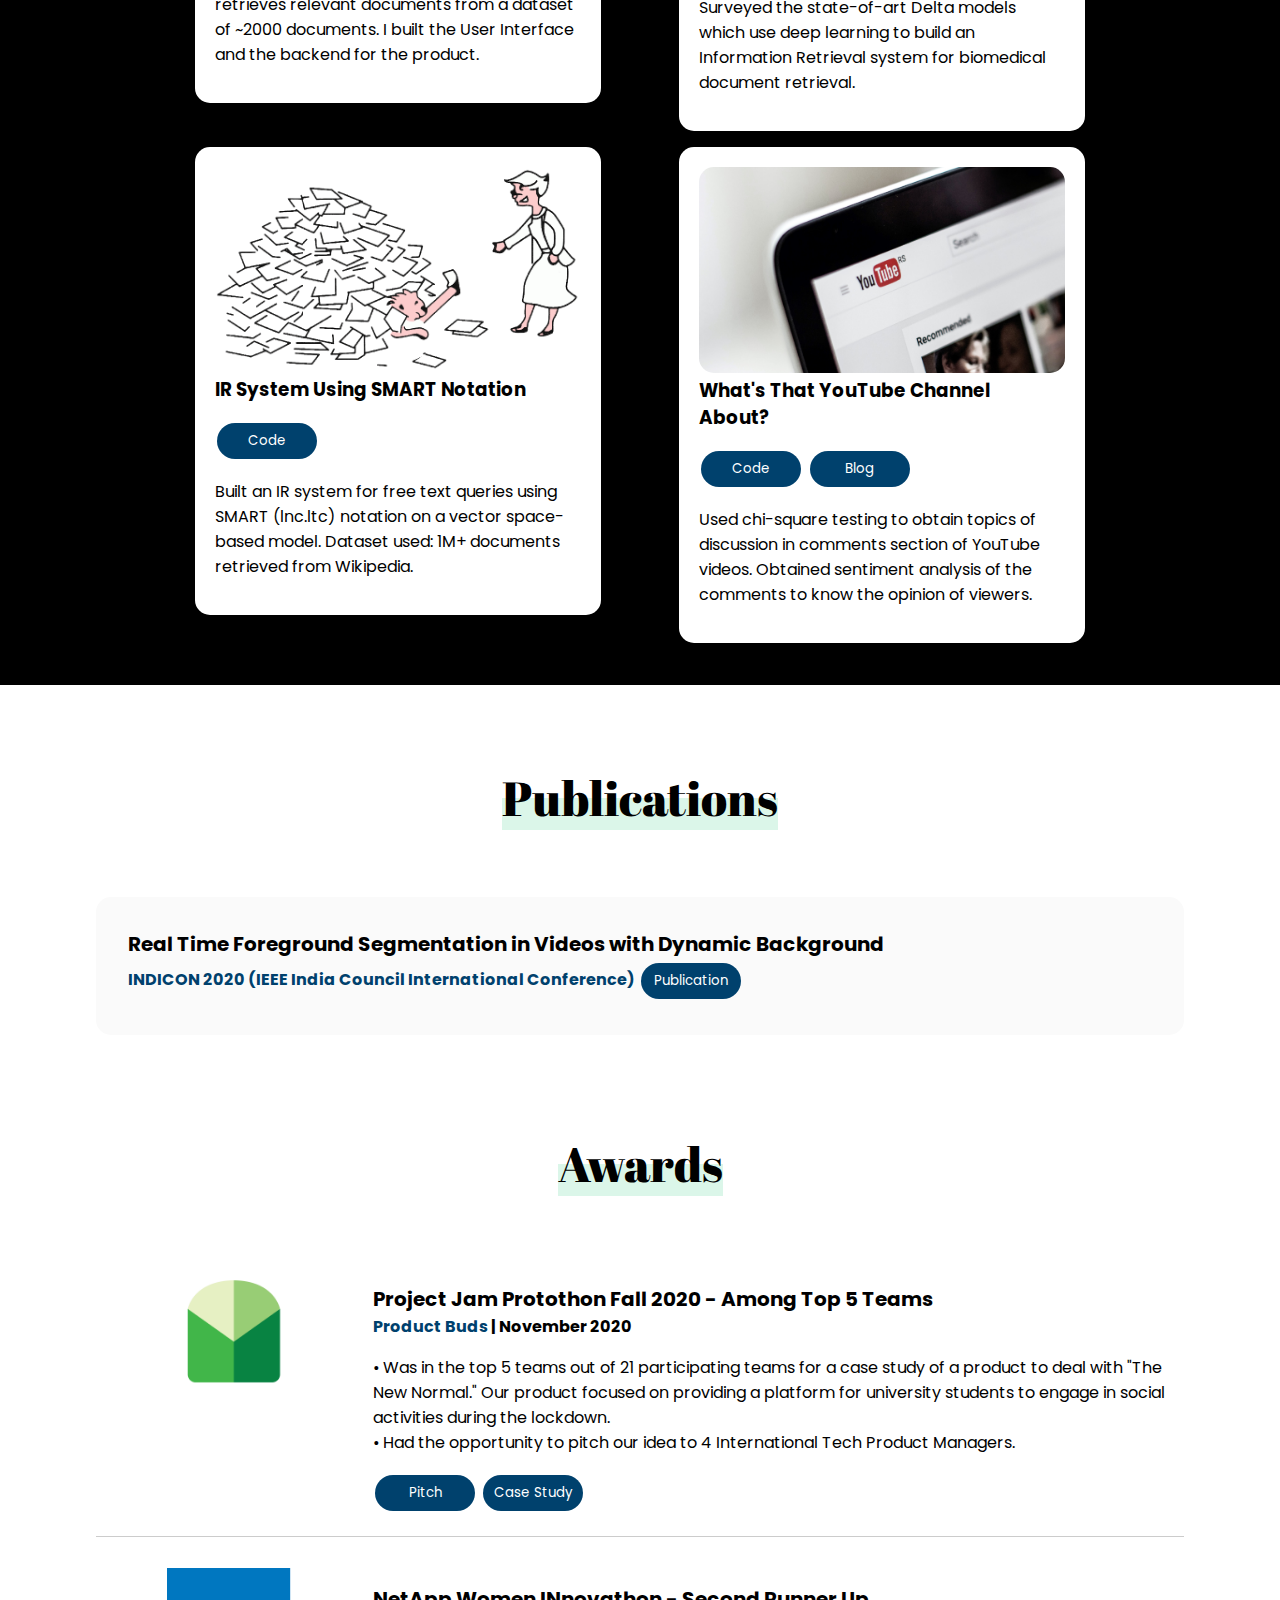
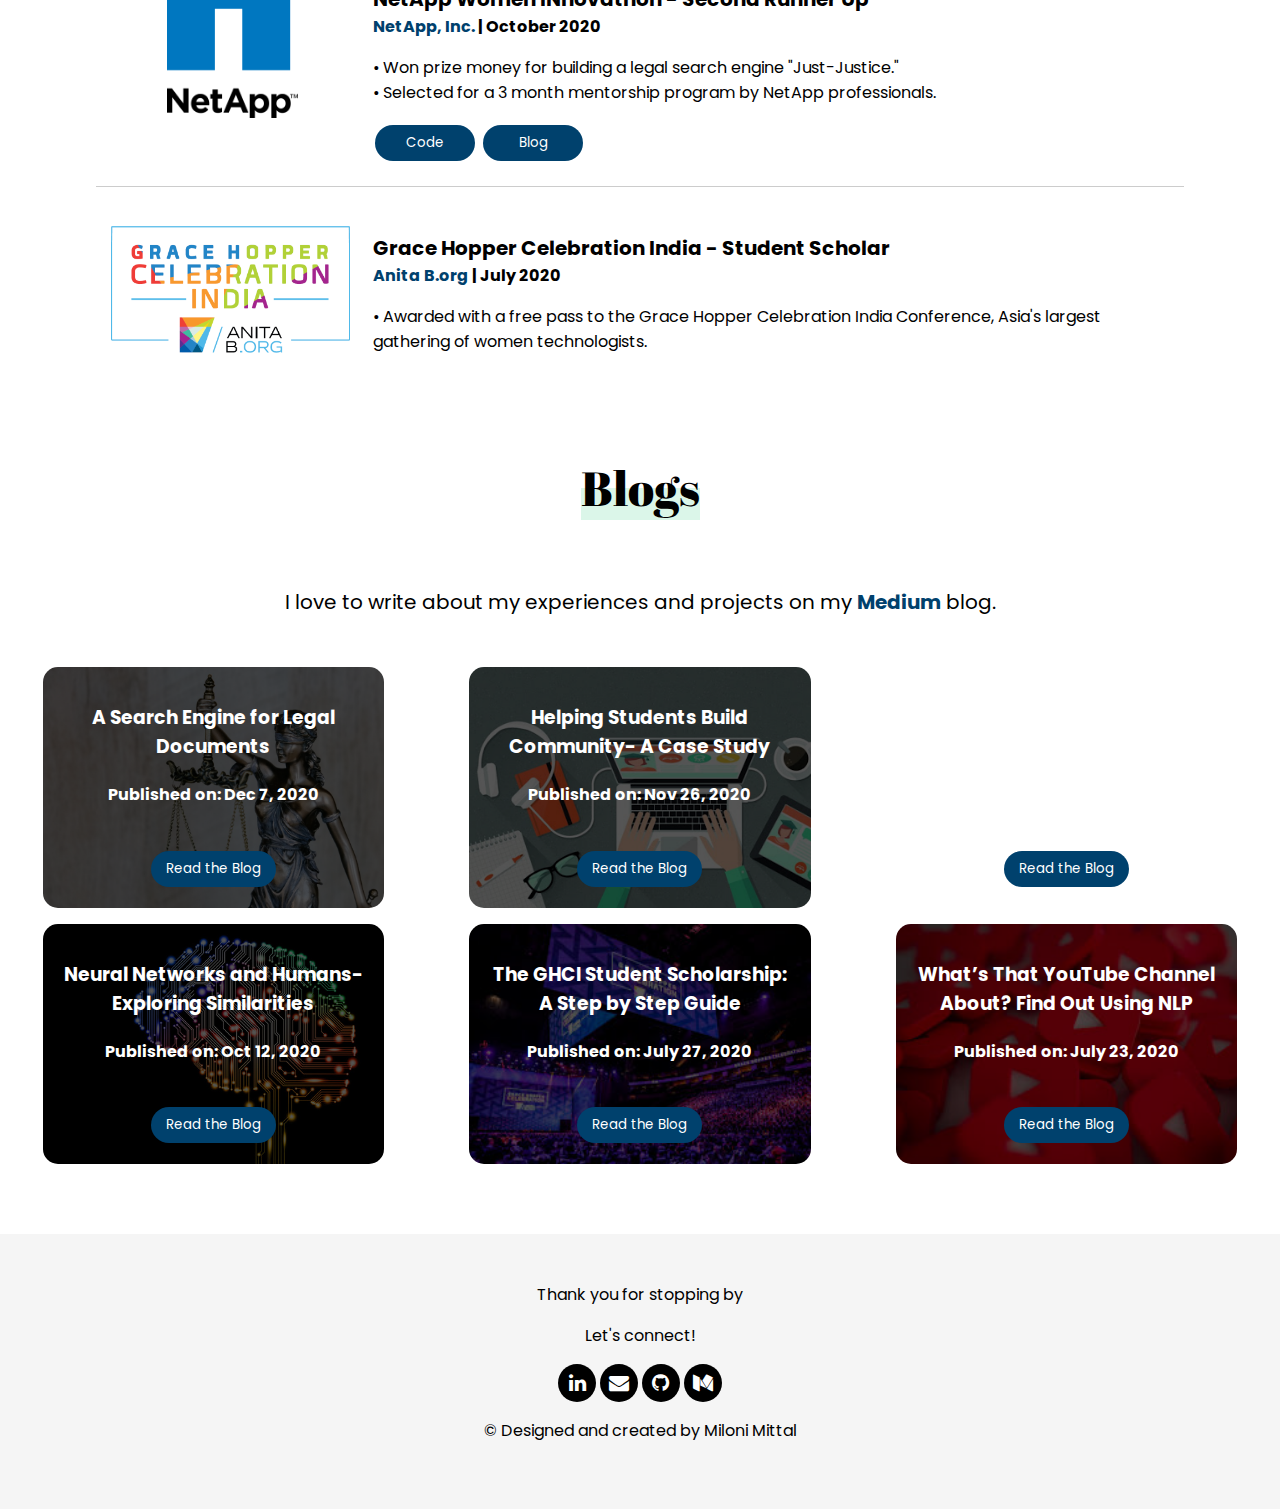
==== commit dc892534: "design changes" ====
--- a/index.html
+++ b/index.html
@@ -190,21 +190,23 @@
 
       .card1 
       {
-        box-shadow: 4px 4px 4px 4px rgba(0, 0, 0, 0.2);
+        /*box-shadow: 4px 4px 4px 4px rgba(0, 0, 0, 0.2);*/
         margin-left: 30%;
         margin-right: 5%;
       }
 
       .card2 
       {
-        box-shadow: 4px 4px 4px 4px rgba(0, 0, 0, 0.2);
+        /*box-shadow: 4px 4px 4px 4px rgba(0, 0, 0, 0.2);*/
         margin-left: 5%;
         margin-right: 30%;
       }
 
       .containerCard 
       {
-        padding: 0 16px;
+        padding: 5%;
+        background-color: white;
+        border-radius:15px;
       }
 
       .containerCard::after, .rowCard::after 
@@ -236,6 +238,7 @@
         margin: 4px 2px;
         cursor: pointer;
         border-radius: 30px;
+        width: 100px;
       }
 
       .button:hover 
@@ -245,9 +248,9 @@
 
       .button_resume 
       {
-        background-color: white;
+        background-color: #00416d;
         border: none;
-        color: black;
+        color: white;
         padding: 20px;
         text-align: center;
         text-decoration: none;
@@ -260,7 +263,7 @@
 
       .button_resume:hover 
       {
-        background-color: #C8C8C8;
+        background-color: #555;
       }
 
       .anchor 
@@ -320,6 +323,7 @@
         text-align: center;
         margin-right:10%;
         margin-left:10%;
+        border-radius:15px;
       }
 
       @media screen and (max-width: 900px) 
@@ -440,7 +444,7 @@
 
     <div class="rowIntro" style="padding-right:5%;padding-left:5%; padding-top:7.5%; margin-bottom:-10%; height:100%;">
       <div class="columnIntroImg" style=" text-align:center;">
-          <img src="miloHome.png" width="65%" alt="miloni's picture in a restaurant">
+          <img src="images/miloHome.png" width="65%" alt="miloni's picture in a restaurant">
       </div>
       <div class="columnIntroText" style=" text-align:center;padding-top:3%; ">
           <a style="text-align:center;font-family: 'Abril Fatface', cursive; font-size:400%;"><span style="background: linear-gradient(to top, #dbf6e9 50%, transparent 50%);">Miloni Mittal</span></a>
@@ -451,12 +455,12 @@
               <a href="https://www.linkedin.com/in/miloni-mittal/" class="link linkedin" target="_blank"><span class="fa fa-linkedin"></span></a>
               <a href="mailto:miloni.mittal@gmail.com" class="link envelope" target="_blank"><span class="fa fa-envelope"></span></a>
               <a href="https://github.com/milonimittal" class="link github" target="_blank"><span class="fa fa-github"></span></a>
-              <a href="https://medium.com/@milonimittal" class="link medium" target="_blank"><span class="fa fa-medium"></span></a> 
-          </div>
-      </div>
-    </div>
-
-    <div class="anchor" style="padding-top:2.5%;">
+              <a href="https://milonimittal.medium.com/" class="link medium" target="_blank"><span class="fa fa-medium"></span></a> 
+          </div>
+      </div>
+    </div>
+
+    <!-- <div class="anchor" style="padding-top:2.5%;">
       <a name="target" id="education"> </a>
     </div>
 
@@ -482,25 +486,26 @@
         100% in Computer Science & Mathematics • Awarded as the Best Female All-Rounder among 200 girls
     </p>
     </div>
-    
+     -->
     <div class="anchor" style="padding-top:2.5%;" >
       <a name="target" id="internships"> </a>
     </div>
 
-    <p style="text-align:center;font-family: 'Abril Fatface', cursive; font-size:250%; color:black;margin-right:3%;margin-left:3%;padding-bottom:1.5%;"><span style="background: linear-gradient(to top, #dbf6e9 50%, transparent 50%);">
-        Internships</span>
+    <p style="text-align:center;font-family: 'Abril Fatface', cursive; font-size:300%; color:black;margin-right:3%;margin-left:3%;padding-bottom:1.5%;"><span style="background: linear-gradient(to top, #dbf6e9 50%, transparent 50%);">
+        Experience</span>
     </p>
 
     <div class="rowAwards" style="font-family: 'Poppins', sans-serif; margin-top:2%; margin-left:7.5%;margin-right:7.5%;">
       <div class="columnAwardsImg" style="text-align:center;">
-            <img src="bnymLogo.jpg" alt="bnym logo" style="width:50%;">
+            <img src="images/bnymLogo.jpg" alt="bnym logo" style="width:50%;">
       </div>
       <div class="columnAwardsText">
             <p style="font-family: 'Poppins', sans-serif; margin-top:2%; "><b style="font-family: 'Poppins', sans-serif; font-size:125%;"><a href="https://www.bnymellon.com/apac/en.html" target="_blank" style="text-decoration: none;color:#00416d;">
-                Bank of New York Mellon, Pune</a></b> <br><b>Data Insights Intern | Aug 2020 - Present</b>
+                Bank of New York Mellon, Pune</a></b> <br><b>Data Insights Intern | Aug - Dec 2020</b>
             </p>
             <p style="font-family: 'Poppins', sans-serif;">
-              •  Generated benchmarking for the operations data to help the teams detect anomalies based on efficiency in usual business. <br>• Building a Natural Language Processing based system to generate deeper insights from the more descriptive, free text part of the dataset.
+              <!-- •  Generated benchmarking for the operations data to help the teams detect anomalies based on efficiency in usual business. <br>• Building a Natural Language Processing based system to generate deeper insights from the more descriptive, free text part of the dataset. -->
+              I worked with the Data Insights team to provide <b>quantitative and qualitative insights</b> into the <b>operations data</b> which can help in increasing efficiency and identify any repetitive core issues that might be hindering the processes. 
             </p>
       </div>
     </div>
@@ -514,14 +519,15 @@
     margin-right:7.5%;">
     <div class="rowAwards" style="font-family: 'Poppins', sans-serif; margin-top:2%; margin-left:7.5%;margin-right:7.5%;">
       <div class="columnAwardsImg" style="text-align:center;">
-        <img src="walmartLogo.jpg" alt="walmart global logo" style="width:50%;">
+        <img src="images/walmartLogo.jpg" alt="walmart global logo" style="width:50%;">
       </div>
       <div class="columnAwardsText">
         <p style="font-family: 'Poppins', sans-serif; margin-top:2%; "><b style="font-family: 'Poppins', sans-serif; font-size:125%;"><a href="https://www.linkedin.com/company/walmartglobaltechindia/" target="_blank" style="text-decoration: none;color:#00416d;">
                 Walmart Global Tech, Bangalore</a></b> <br><b>Summer Intern | May - July 2020</b>
         </p>
         <p style="font-family: 'Poppins', sans-serif;">
-              •  As a part of the Personalization Team, migrated on-premise data to Google Cloud Platform. <br>• Set up ETL workflow using Scala and Spark, converted Shell scripts of private cluster to run accordingly on GCP. 
+              As a part of the Personalization Team, I contributed in <b>migrating on-premise data</b> to Google Cloud Platform. I was involved in setting the <b>ETL workflow</b> using Scala and Spark and converting Shell scripts of private cluster to run accordingly on GCP. 
+
         </p>
       </div>
     </div>
@@ -535,14 +541,14 @@
     margin-right:7.5%;">
     <div class="rowAwards" style="font-family: 'Poppins', sans-serif; margin-top:2%; margin-left:7.5%;margin-right:7.5%;">
       <div class="columnAwardsImg" style="text-align:center;">
-        <img src="iimaLogo.png" alt="iima logo" style="width:50%;">
+        <img src="images/iimaLogo.png" alt="iima logo" style="width:50%;">
       </div>
       <div class="columnAwardsText">
         <p style="font-family: 'Poppins', sans-serif; margin-top:2%; "><b style="font-family: 'Poppins', sans-serif; font-size:125%;"><a href="https://www.iima.ac.in/" target="_blank" style="text-decoration: none;color:#00416d;">
                 Indian Institute of Management, Ahmedabad </a></b> <br><b>Winter Intern | Dec 2019 - Jan 2020</b>
         </p>
         <p style="font-family: 'Poppins', sans-serif;">
-              •  Obtained topics of discussion (using chi-square testing) and sentiment analysis of YouTube comments. The dataset was obtained using YouTube APIs.<br>• Achieved 72% accuracy using SVM classifier to classify customer restaurant reviews as positive or negative.
+          The aim of the project was to make use of <b>textual data</b> to obtain useful insights without human intervention. I worked on building a pipeline that gives the user an insight into the YouTube comments section of any YouTuber that the he/she wants to know about. Apart from that I also worked on sentiment analysis of restaurant reviews and readability scores of text. 
         </p>
       </div>
     </div>
@@ -556,56 +562,68 @@
     margin-right:7.5%;">
     <div class="rowAwards" style="font-family: 'Poppins', sans-serif; margin-top:2%; margin-left:7.5%;margin-right:7.5%;">
       <div class="columnAwardsImg" style="text-align:center;">
-        <img src="ceeriLogo.png" alt="ceeri logo" style="width:50%;">
+        <img src="images/ceeriLogo.png" alt="ceeri logo" style="width:50%;">
       </div>
       <div class="columnAwardsText">
         <p style="font-family: 'Poppins', sans-serif; margin-top:2%; "><b style="font-family: 'Poppins', sans-serif; font-size:125%;"><a href="https://www.csircmc.res.in/ceeri" target="_blank" style="text-decoration: none;color:#00416d;">
                 Central Electronics Engineering Research Institute, Chennai</a></b> <br><b>Summer Research Intern | May - July 2019</b>
         </p>
         <p style="font-family: 'Poppins', sans-serif;">
-              •  Implemented a framework using Python to detect abnormal heart conditions using Photoplethysmography data. <br>• Built a GUI for the live collection and display of heartbeat data from a smart watch.
+              The aim of the project was to detect abnormal heart conditions like arrhythmia using the data received from <b>wearable technology</b> like smartwatches. In a group of 4, we worked on the backend aspect of the project.
         </p>
       </div>
     </div>
 
 <br>
 
-    <div class="viewResume" style="text-align:center; padding-top:3%;padding-bottom:3%;background-color:black;">
+    <div class="viewResume" style="text-align:center; padding-top:3%;padding-bottom:3%;">
       <button class="button_resume">
-        <a href="https://drive.google.com/file/d/12OW3nIJXCdcKeCEGhQVOR6-24cOM_pOw/view?usp=sharing" style="font-family: 'Poppins', sans-serif; text-decoration: none; color:black;" target="_blank">
-            <b>View Resume</b>
+        <a href="https://drive.google.com/file/d/12OW3nIJXCdcKeCEGhQVOR6-24cOM_pOw/view?usp=sharing" style="font-family: 'Poppins', sans-serif; text-decoration: none; color:white;" target="_blank">
+            View Resume
         </a>
       </button>
     </div>
 
 
-
+    <div class="projectBG" style="background-color: black; padding-bottom: 2%;">
     <div class="anchor" style="padding-top:2.5%;">
       <a name="target" id="projects"> </a>
     </div>
 
-    <p style="text-align:center;font-family: 'Abril Fatface', cursive; font-size:250%; color:black;margin-right:3%;margin-left:3%;padding-bottom:1.5%;"><span style="background: linear-gradient(to top, #dbf6e9 50%, transparent 50%);">
+    <p style="text-align:center;font-family: 'Abril Fatface', cursive; font-size:300%; color:white;margin-right:3%;margin-left:3%;padding-bottom:1.5%;"><span style="background: linear-gradient(to top, #00416d 50%, transparent 50%);">
         Projects</span>
     </p>
 	  <div class="rowCard">
       <div class="columnCard">
         <div class="card1">
-          <img src="fgProject.png" alt="expected results and results obtained" style="width:100%">
-          <div class="containerCard">
-            <b style="font-family: 'Poppins', sans-serif; font-size:125%;">
+          
+          <div class="containerCard" >
+            <img src="images/fgProject.png" alt="expected results and results obtained" style="width:100%; border-radius:15px;">
+            <b style="font-family: 'Poppins', sans-serif; font-size:115%;">
                 Foreground Segmentation in Videos with Dynamic Background
             </b>
+            <p>
+                  <button class="button" style="font-family: 'Poppins', sans-serif;">
+                      <a href="https://ieeexplore.ieee.org/document/9342267" style="text-decoration: none;color:white;" target="_blank">Publication</a>
+                  </button> 
+                  <button class="button" style="font-family: 'Poppins', sans-serif;">
+                      <a href="https://github.com/milonimittal/Foreground-Segmentation-for-Video-Sequences-with-Dynamic-Background" style="text-decoration: none;color:white;" target="_blank">Code</a>
+                  </button> 
+              </p>
+            
             <p style="font-family: 'Poppins', sans-serif;">
-                • Proposed a new method to identify the foreground in videos with static/dynamic background in real time<br>• Used exponential smoothing and tuning parameters, so as to accommodate changes in the background <br>• Achieved an average F-value of 82% and a processing rate of 30 frames per second<br>• Research paper accepted at INDICON 2020 in Communications and Signal Processing Track
-            </p>
+                An approach using exponential smoothing and tuning parameters to segment foreground in videos with dynamic background in real time.
+<!--                 • Proposed a new method to identify the foreground in videos with static/dynamic background in real time<br>• Used exponential smoothing and tuning parameters, so as to accommodate changes in the background <br>• Achieved an average F-value of 82% and a processing rate of 30 frames per second<br>• Research paper accepted at INDICON 2020 in Communications and Signal Processing Track
+ -->            </p>
           </div>
         </div>
       </div>
       <div class="columnCard">
         <div class="card2">
-          <img src="gansProject.png" alt="flowchart of the implementation" style="width:100%">
+          
             <div class="containerCard">
-              <b style="font-family: 'Poppins', sans-serif; font-size:125%;">
+              <img src="images/gansProject.png" alt="flowchart of the implementation" style="width:100%; border-radius:15px;">
+              <b style="font-family: 'Poppins', sans-serif; font-size:115%;">
                   Reconstructing Perceived Faces from Brain Activations
               </b>
               <p>
@@ -614,8 +632,9 @@
                   </button> 
               </p>
               <p style="font-family: 'Poppins', sans-serif;">
-                • Implemented the research paper titled "Reconstructing perceived faces from brain activations
-with deep adversarial neural decoding"<br>• Used PyTorch framework for training a model to predict the picture of faces as perceived by the brain<br>• Used the concept of Generative Adversarial Networks and obtained a Pearson Correlation Coefficient of 0.77
+                Implementation of the research paper titled "Reconstructing perceived faces from brain activations
+with deep adversarial neural decoding" using PyTorch framework.
+ <!-- for training a model to predict the picture of faces as perceived by the brain<br>• Used the concept of Generative Adversarial Networks and obtained a Pearson Correlation Coefficient of 0.77 -->
               </p>
             </div>
         </div>
@@ -624,10 +643,11 @@
 
     <div class="rowCard" >
       <div class="columnCard">
-        <div class="card1" style="background-color:white;">
-          <img src="justjusticeProject.png" alt="just-justice" style="width:100%">
+        <div class="card1">
+          
           <div class="containerCard">
-            <b style="font-family: 'Poppins', sans-serif; font-size:125%;">
+            <img src="images/justjusticeProject.png" alt="just-justice" style="width:100%; border-radius:15px;">
+            <b style="font-family: 'Poppins', sans-serif; font-size:115%;">
                 Just-Justice
             </b>
             <p>
@@ -639,7 +659,8 @@
                 </button>
             </p>
             <p style="font-family: 'Poppins', sans-serif;">
-              • Built a search engine for legal documents which retrieves relevant documents from a dataset of ~2000 documents<br>• Built the User Interface for the product<br>• Won third prize at a hackathon organised by NetApp for this product<br> <b>Tech stack used:</b> Python | HTML | CSS
+             A search engine for legal documents which retrieves relevant documents from a dataset of ~2000 documents. I built the User Interface and the backend for the product.
+              <!-- <br>• Won third prize at a hackathon organised by NetApp for this product<br> <b>Tech stack used:</b> Python | HTML | CSS -->
             </p>
           </div>
         </div>
@@ -647,10 +668,11 @@
 
       <div class="columnCard">
         <div class="card2">
-          <img src="biomedirProject.png" alt="screenshot of the survey" style="width:100%">
+          
           <div class="containerCard">
-            <b style="font-family: 'Poppins', sans-serif; font-size:125%;">
-                Survey of Delta Models for Biomedical Information Retrieval
+            <img src="images/biomedirProject.png" alt="screenshot of the survey" style="width:100%; border-radius:15px;">
+            <b style="font-family: 'Poppins', sans-serif; font-size:115%;">
+                Survey - Delta Models for Biomedical IR
             </b>
             <p>
                 <button class="button" style="font-family: 'Poppins', sans-serif;">
@@ -658,7 +680,7 @@
                 </button>
             </p>
             <p style="font-family: 'Poppins', sans-serif;">
-                Surveyed the state-of-art Delta models which use deep learning to build an Information Retrieval system for biomedical document retrieval<br>
+                Surveyed the state-of-art Delta models which use deep learning to build an Information Retrieval system for biomedical document retrieval.<br>
             </p>
           </div>
         </div>
@@ -667,10 +689,11 @@
     <div class="rowCard">
       <div class="columnCard">
         <div class="card1">
-          <img src="irProject.gif" alt="boy searching for a paper" style="width:100%">
+          
           <div class="containerCard">
-            <b style="font-family: 'Poppins', sans-serif; font-size:125%;">
-                Information Retrieval System Using SMART Notation
+            <img src="images/irProject.gif" alt="boy searching for a paper" style="width:100%; border-radius:15px;">
+            <b style="font-family: 'Poppins', sans-serif; font-size:115%;">
+                IR System Using SMART Notation
             </b>
             <p>
                 <button class="button" style="font-family: 'Poppins', sans-serif;">
@@ -678,16 +701,17 @@
                 </button>
             </p>
             <p style="font-family: 'Poppins', sans-serif;">
-                • Built an IR system for free text queries using SMART (lnc.ltc) notation on a vector space-based model<br>• Dataset used: 1M+ documents retrieved from Wikipedia<br><b>Tech stack used:</b> Python
+                Built an IR system for free text queries using SMART (lnc.ltc) notation on a vector space-based model. Dataset used: 1M+ documents retrieved from Wikipedia.
             </p>
           </div>
         </div>
       </div>
       <div class="columnCard">
         <div class="card2">
-          <img src="youtubeProject.jpg" alt="computer with youtube open" style="width:100%">
+          
             <div class="containerCard">
-              <b style="font-family: 'Poppins', sans-serif; font-size:125%;">
+              <img src="images/youtubeProject.jpg" alt="computer with youtube open" style="width:100%; border-radius:15px;">
+              <b style="font-family: 'Poppins', sans-serif; font-size:115%;">
                   What's That YouTube Channel About?
               </b>
               <p>
@@ -695,31 +719,36 @@
                       <a href="https://github.com/milonimittal/YouTube-Comments-Analysis" style="text-decoration: none;color:white;" target="_blank">Code</a>
                   </button> 
                   <button class="button" style="font-family: 'Poppins', sans-serif;">
-                      <a href="https://medium.com/@milonimittal/whats-that-youtube-channel-about-973f04c72b4d?source=friends_link&sk=a164abffe7622698c44df8fa7a674461" style="text-decoration: none;color:white;" target="_blank">Blog</a>
+                      <a href="https://milonimittal.medium.com/whats-that-youtube-channel-about-973f04c72b4d" style="text-decoration: none;color:white;" target="_blank">Blog</a>
                   </button>
               </p>
               <p style="font-family: 'Poppins', sans-serif;">
-                • Obtained topics of discussion in comments section of YouTube videos using chi-square testing <br>• Obtained sentiment analysis of the comments to know the general opinion of viewers<br><b>Tech stack used:</b> Python
+                Used chi-square testing to obtain topics of discussion in comments section of YouTube videos. Obtained sentiment analysis of the comments to know the opinion of viewers.
               </p>
             </div>
         </div>
       </div>
     </div>
+  </div>
 
     <div class="anchor" style="padding-top:2.5%;">
       <a name="target" id="publications"> </a>
     </div>
 
-    <p style="text-align:center;font-family: 'Abril Fatface', cursive; font-size:250%; color:black;margin-right:3%;margin-left:3%;padding-bottom:1.5%;"><span style="background: linear-gradient(to top, #dbf6e9 50%, transparent 50%);">
+    <p style="text-align:center;font-family: 'Abril Fatface', cursive; font-size:300%; color:black;margin-right:3%;margin-left:3%;padding-bottom:1.5%;"><span style="background: linear-gradient(to top, #dbf6e9 50%, transparent 50%);">
         Publications</span>
     </p>
 
     <!-- <div class="rowAwards" style="font-family: 'Poppins', sans-serif; margin-left:7.5%;margin-right:7.5%;"> -->
       <!-- <div class="columnAwardsText"> -->
-        <p style="font-family: 'Poppins', sans-serif; margin-left:7.5%;margin-right:7.5%;">
+        <p style="font-family: 'Poppins', sans-serif; margin-left:7.5%;margin-right:7.5%; border-radius:15px; background-color: #fafafa; padding:2.5%;">
             <b style="font-family: 'Poppins', sans-serif; font-size:125%;">
-            Real Time Foreground Segmentation in Videos with Dynamic Background<br></b><a href="https://www.indicon2020.in/" target="_blank" style="text-decoration: none;color:#00416d"><b>INDICON 2020 (IEEE India Council International Conference)</b></a>, Accepted
+            Real Time Foreground Segmentation in Videos with Dynamic Background<br></b><a href="https://www.indicon2020.in/" target="_blank" style="text-decoration: none;color:#00416d"><b>INDICON 2020 (IEEE India Council International Conference)</b></a> <button class="button" style="font-family: 'Poppins', sans-serif;">
+                      <a href="https://ieeexplore.ieee.org/document/9342267" style="text-decoration: none;color:white;" target="_blank">Publication</a>
+                  </button> 
             <br>
+             
+                  <!-- <b>Abstract: </b>Modeling background and segmentation of foreground objects are techniques required for various video surveillance and related applications. We propose an intensity and colour based background modeling technique for pixel level foreground segmentation of video sequences with dynamic background. It models the background using initial few frames called training frames and calculates a threshold using statistical analysis on these frames. As the new frames appear in real time, the value of threshold is updated and the background model adapts to the changing background with each incoming frame. Quantitative results suggest that the proposed method can handle the sequences with highly dynamic background. -->
             <!-- <b>Project Description:</b>
             <br>
             • Proposed a new method to identify the foreground in videos with static/dynamic background in real time<br>• Used exponential smoothing and tuning parameters, so as to accommodate changes in the background <br>• Achieved an average F-value of 82% and a processing rate of 30 frames per second<br> -->
@@ -731,22 +760,55 @@
         <a name="target" id="awards"> </a>
     </div>
 
-    <p style="text-align:center;font-family: 'Abril Fatface', cursive; font-size:250%; color:black;margin-right:3%;margin-left:3%;padding-bottom:1.5%;"><span style="background: linear-gradient(to top, #dbf6e9 50%, transparent 50%);">
+    <p style="text-align:center;font-family: 'Abril Fatface', cursive; font-size:300%; color:black;margin-right:3%;margin-left:3%;padding-bottom:1.5%;"><span style="background: linear-gradient(to top, #dbf6e9 50%, transparent 50%);">
         Awards</span>
     </p>
 
     <div class="rowAwards" style="font-family: 'Poppins', sans-serif; margin-top:2%; margin-left:7.5%;margin-right:7.5%;">
       <div class="columnAwardsImg" style="text-align:center;">
-        <img src="netappLogo.png" alt="netapp logo" style="width:50%;">
+        <img src="images/pbLogo.png" alt="product buds logo" style="width:50%;">
       </div>
       <div class="columnAwardsText">
         <p style="font-family: 'Poppins', sans-serif;">
           <b style="font-family: 'Poppins', sans-serif; font-size:125%;">
-              NetApp Women INnovathon Second Runner Up</b><br><b><a href="https://www.netapp.com/" target="_blank" style="text-decoration: none; color: #00416d">NetApp, Inc.</a> | October 2020</b>
+              Project Jam Protothon Fall 2020 - Among Top 5 Teams</b><br><b><a href="https://productbuds.co/" target="_blank" style="text-decoration: none; color: #00416d">Product Buds</a> | November 2020</b>
         </p>
         <p>
-          • Won prize money for building a legal search engine "Just-Justice"<br>• Selected for a 3 month mentorship program by NetApp professionals
+          • Was in the top 5 teams out of 21 participating teams for a case study of a product to deal with "The New
+Normal." Our product focused on providing a platform for university students to engage in social activities during the lockdown.<br>• Had the opportunity to pitch our idea to 4 International Tech Product Managers.
+    </p>
+    <button class="button" style="font-family: 'Poppins', sans-serif;">
+                      <a href="https://youtu.be/sLAM1pPDupk?t=3083" style="text-decoration: none;color:white;" target="_blank">Pitch</a>
+                  </button> <button class="button" style="font-family: 'Poppins', sans-serif;">
+                      <a href="https://milonimittal.medium.com/helping-students-build-community-a-prototype-case-study-81aca65db760" style="text-decoration: none;color:white;" target="_blank">Case Study</a>
+                  </button> 
+      </div>
+    </div>
+    <hr style=" display: block;
+    height: 1px;
+    border: 0;
+    border-top: 1px solid #ccc;
+    margin: 1em 0;
+    padding: 0;
+    margin-left:7.5%;
+    margin-right:7.5%;">
+    <div class="rowAwards" style="font-family: 'Poppins', sans-serif; margin-top:2%; margin-left:7.5%;margin-right:7.5%;">
+      <div class="columnAwardsImg" style="text-align:center;">
+        <img src="images/netappLogo.png" alt="netapp logo" style="width:50%;">
+      </div>
+      <div class="columnAwardsText">
+        <p style="font-family: 'Poppins', sans-serif;">
+          <b style="font-family: 'Poppins', sans-serif; font-size:125%;">
+              NetApp Women INnovathon - Second Runner Up</b><br><b><a href="https://www.netapp.com/" target="_blank" style="text-decoration: none; color: #00416d">NetApp, Inc.</a> | October 2020</b>
+        </p>
+        <p>
+          • Won prize money for building a legal search engine "Just-Justice."<br>• Selected for a 3 month mentorship program by NetApp professionals.
 		</p>
+    <button class="button" style="font-family: 'Poppins', sans-serif;">
+                      <a href="https://github.com/milonimittal/Legal-Search-Engine" style="text-decoration: none;color:white;" target="_blank">Code</a>
+                  </button> <button class="button" style="font-family: 'Poppins', sans-serif;">
+                      <a href="https://milonimittal.medium.com/a-search-engine-for-legal-documents-ce689567fc34" style="text-decoration: none;color:white;" target="_blank">Blog</a>
+                  </button> 
       </div>
     </div>
     <hr style=" display: block;
@@ -759,15 +821,15 @@
     margin-right:7.5%;">
     <div class="rowAwards" style="font-family: 'Poppins', sans-serif; margin-top:2%; margin-left:7.5%;margin-right:7.5%;">
       <div class="columnAwardsImg">
-        <img src="ghciLogo.png" alt="ghci logo" style="width:100%">
+        <img src="images/ghciLogo.png" alt="ghci logo" style="width:100%">
       </div>
       <div class="columnAwardsText">
 		<p style="font-family: 'Poppins', sans-serif;">
           <b style="font-family: 'Poppins', sans-serif; font-size:125%;">
-              Grace Hopper Celebration India Student Scholar</b><br><b><a href="https://www.netapp.com/" target="_blank" style="text-decoration: none; color: #00416d">Anita B.org</a> | July 2020</b>
+              Grace Hopper Celebration India - Student Scholar</b><br><b><a href="https://www.netapp.com/" target="_blank" style="text-decoration: none; color: #00416d">Anita B.org</a> | July 2020</b>
 		</p>
 		<p>
-          • Awarded with a free pass to the Grace Hopper Celebration India Conference, Asia's largest gathering of women technologists
+          • Awarded with a free pass to the Grace Hopper Celebration India Conference, Asia's largest gathering of women technologists.
         </p>
       </div>
     </div>
@@ -776,55 +838,68 @@
         <a name="target" id="blogs"> </a>
     </div>
 
-    <p style="text-align:center;font-family: 'Abril Fatface', cursive; font-size:250%; color:black;margin-right:3%;margin-left:3%;padding-bottom:1.5%;"><span style="background: linear-gradient(to top, #dbf6e9 50%, transparent 50%);">
+    <p style="text-align:center;font-family: 'Abril Fatface', cursive; font-size:300%; color:black;margin-right:3%;margin-left:3%;padding-bottom:1.5%;"><span style="background: linear-gradient(to top, #dbf6e9 50%, transparent 50%);">
         Blogs</span>
     </p>
 
     <p style="text-align: center;font-family: 'Poppins', sans-serif; font-size:125%;margin-left:6%;margin-right:6%;">
-    I love to write about my experiences and projects on my <a href="https://medium.com/@milonimittal" style="font-family: 'Poppins', sans-serif;text-decoration: none;color:#00416d;" target="_blank"><b>Medium</b></a> blog.<br><br>  
+    I love to write about my experiences and projects on my <a href="https://milonimittal.medium.com/" style="font-family: 'Poppins', sans-serif;text-decoration: none;color:#00416d;" target="_blank"><b>Medium</b></a> blog.<br><br>  
     </p>
     <div class="rowBlog">
-	<div class="columnBlog">
-        <a href="https://milonimittal.medium.com/helping-students-build-community-a-prototype-case-study-81aca65db760" style="text-decoration:none;" target="_blank">
-          <div class="cardBlog" style="background-image: url('pjBlog.png'); background-repeat: no-repeat; background-size: cover; ">
-            <h3 style="color:white;font-family: 'Poppins', sans-serif;">Helping Students Build Community- A Case Study</h3><h4 style="color:white;font-family: 'Poppins', sans-serif;">Published on: Nov 26, 2020</h4><br>
-            <button class="button" style="font-family: 'Poppins', sans-serif;">
+      <div class="columnBlog">
+        <a href="https://milonimittal.medium.com/a-search-engine-for-legal-documents-ce689567fc34" style="text-decoration:none;" target="_blank">
+          <div class="cardBlog" style="background-image: url('images/legalIRBlog.png'); background-repeat: no-repeat; background-size: cover; ">
+            <h3 style="color:white;font-family: 'Poppins', sans-serif;">A Search Engine for Legal Documents</h3><h4 style="color:white;font-family: 'Poppins', sans-serif;">Published on: Dec 7, 2020</h4><br>
+            <button class="button" style="font-family: 'Poppins', sans-serif; width:125px;">
                             Read the Blog
             </button>
           </div>
         </a>
       </div>
+
+    	<div class="columnBlog">
+        <a href="https://milonimittal.medium.com/helping-students-build-community-a-prototype-case-study-81aca65db760" style="text-decoration:none;" target="_blank">
+          <div class="cardBlog" style="background-image: url('images/pjBlog.png'); background-repeat: no-repeat; background-size: cover; ">
+            <h3 style="color:white;font-family: 'Poppins', sans-serif;">Helping Students Build Community- A Case Study</h3><h4 style="color:white;font-family: 'Poppins', sans-serif;">Published on: Nov 26, 2020</h4><br>
+            <button class="button" style="font-family: 'Poppins', sans-serif; width:125px;">
+                            Read the Blog
+            </button>
+          </div>
+        </a>
+      </div>
 	  
       <div class="columnBlog">
-        <a href="https://medium.com/@milonimittal/discovering-the-secret-to-perfect-time-management-a1a24c5bd1b7" style="text-decoration:none;" target="_blank">
-          <div class="cardBlog" style="background-image: url('timeBlog.png'); background-repeat: no-repeat; background-size: cover; ">
+        <a href="https://milonimittal.medium.com/discovering-the-secret-to-perfect-time-management-a1a24c5bd1b7" style="text-decoration:none;" target="_blank">
+          <div class="cardBlog" style="background-image: url('images/timeBlog.png'); background-repeat: no-repeat; background-size: cover; ">
             <h3 style="color:white;font-family: 'Poppins', sans-serif;">Discovering the Secret to Managing Time Perfectly</h3><h4 style="color:white;font-family: 'Poppins', sans-serif;">Published on: Oct 19, 2020</h4><br>
-            <button class="button" style="font-family: 'Poppins', sans-serif;">
+            <button class="button" style="font-family: 'Poppins', sans-serif; width:125px;">
                             Read the Blog
             </button>
           </div>
         </a>
       </div>
 
+      
+
+        
+    </div>
+    <div class="rowBlog">
       <div class="columnBlog">
-        <a href="https://medium.com/@milonimittal/neural-networks-and-humans-a-comparison-c656a1280816?source=friends_link&sk=42c0cb978fe0d52f19f91ace4844be88" style="text-decoration:none;" target="_blank">
-          <div class="cardBlog" style="background-image: url('neuralBlog.png'); background-repeat: no-repeat; background-size: cover;">
+        <a href="https://milonimittal.medium.com/neural-networks-and-humans-a-comparison-c656a1280816" style="text-decoration:none;" target="_blank">
+          <div class="cardBlog" style="background-image: url('images/neuralBlog.png'); background-repeat: no-repeat; background-size: cover;">
             <h3 style="color:white;font-family: 'Poppins', sans-serif;">Neural Networks and Humans- Exploring Similarities</h3><h4 style="color:white;font-family: 'Poppins', sans-serif;">Published on: Oct 12, 2020</h4><br>
-            <button class="button" style="font-family: 'Poppins', sans-serif;">
+            <button class="button" style="font-family: 'Poppins', sans-serif; width:125px;">
               Read the Blog
             </button>
           </div>
         </a>
       </div>
 
-        
-    </div>
-    <div class="rowBlog">
 	  <div class="columnBlog">
-        <a href="https://medium.com/@milonimittal/the-ghci-student-scholarship-a-step-by-step-guide-f172ab74008f?source=friends_link&sk=0e23b08ec444c115d95b650bf534497a" style="text-decoration:none;" target="_blank">
-          <div class="cardBlog" style="background-image: url('ghciBlog.png'); background-repeat: no-repeat; background-size: cover;">
+        <a href="https://milonimittal.medium.com/the-ghci-student-scholarship-a-step-by-step-guide-f172ab74008f?sk=0e23b08ec444c115d95b650bf534497a" style="text-decoration:none;" target="_blank">
+          <div class="cardBlog" style="background-image: url('images/ghciBlog.png'); background-repeat: no-repeat; background-size: cover;">
             <h3 style="color:white;font-family: 'Poppins', sans-serif;">The GHCI Student Scholarship: A Step by Step Guide</h3><h4 style="color:white;font-family: 'Poppins', sans-serif;">Published on: July 27, 2020</h4><br>
-            <button class="button" style="font-family: 'Poppins', sans-serif;">
+            <button class="button" style="font-family: 'Poppins', sans-serif; width:125px;">
               Read the Blog     
             </button>
           </div>
@@ -832,20 +907,10 @@
       </div>
 	  
       <div class="columnBlog">
-        <a href="https://medium.com/@milonimittal/whats-that-youtube-channel-about-973f04c72b4d?source=friends_link&sk=a164abffe7622698c44df8fa7a674461" style="text-decoration:none;" target="_blank">
-          <div class="cardBlog" style="background-image: url('youtubeBlog.png'); background-repeat: no-repeat; background-size: cover;">
+        <a href="https://milonimittal.medium.com/whats-that-youtube-channel-about-973f04c72b4d?sk=a164abffe7622698c44df8fa7a674461" style="text-decoration:none;" target="_blank">
+          <div class="cardBlog" style="background-image: url('images/youtubeBlog.png'); background-repeat: no-repeat; background-size: cover;">
             <h3 style="color:white;font-family: 'Poppins', sans-serif;">What’s That YouTube Channel About? Find Out Using NLP</h3><h4 style="color:white;font-family: 'Poppins', sans-serif;">Published on: July 23, 2020</h4><br>
-            <button class="button" style="font-family: 'Poppins', sans-serif;">
-              Read the Blog
-            </button>
-          </div>
-        </a>
-      </div>
-      <div class="columnBlog">
-        <a href="https://medium.com/@milonimittal/my-internship-experience-at-walmart-labs-60d252289cd1?source=friends_link&sk=aa7251fde3435406f090863d2bbcdad0" style="text-decoration:none;" target="_blank">
-          <div class="cardBlog" style="background-image: url('walmartBlog.png'); background-repeat: no-repeat; background-size: cover;">
-            <h3 style="color:white;font-family: 'Poppins', sans-serif;">My Internship Experience at Walmart Global Tech</h3><h4 style="color:white;font-family: 'Poppins', sans-serif;">Published on: July 15, 2020</h4><br>
-            <button class="button" style="font-family: 'Poppins', sans-serif;">
+            <button class="button" style="font-family: 'Poppins', sans-serif; width:125px;">
               Read the Blog
             </button>
           </div>
@@ -889,7 +954,7 @@
   background-clip: content-box;
   /*transition: .5s;*/
   color: white;font-size: 125%;"><span class="fa fa-github"></span></a>
-        <a href="https://medium.com/@milonimittal" class="link medium" target="_blank" style="display: inline-block;
+        <a href="https://milonimittal.medium.com/" class="link medium" target="_blank" style="display: inline-block;
   vertical-align: middle;
   position: relative;
   width: 37.5px;
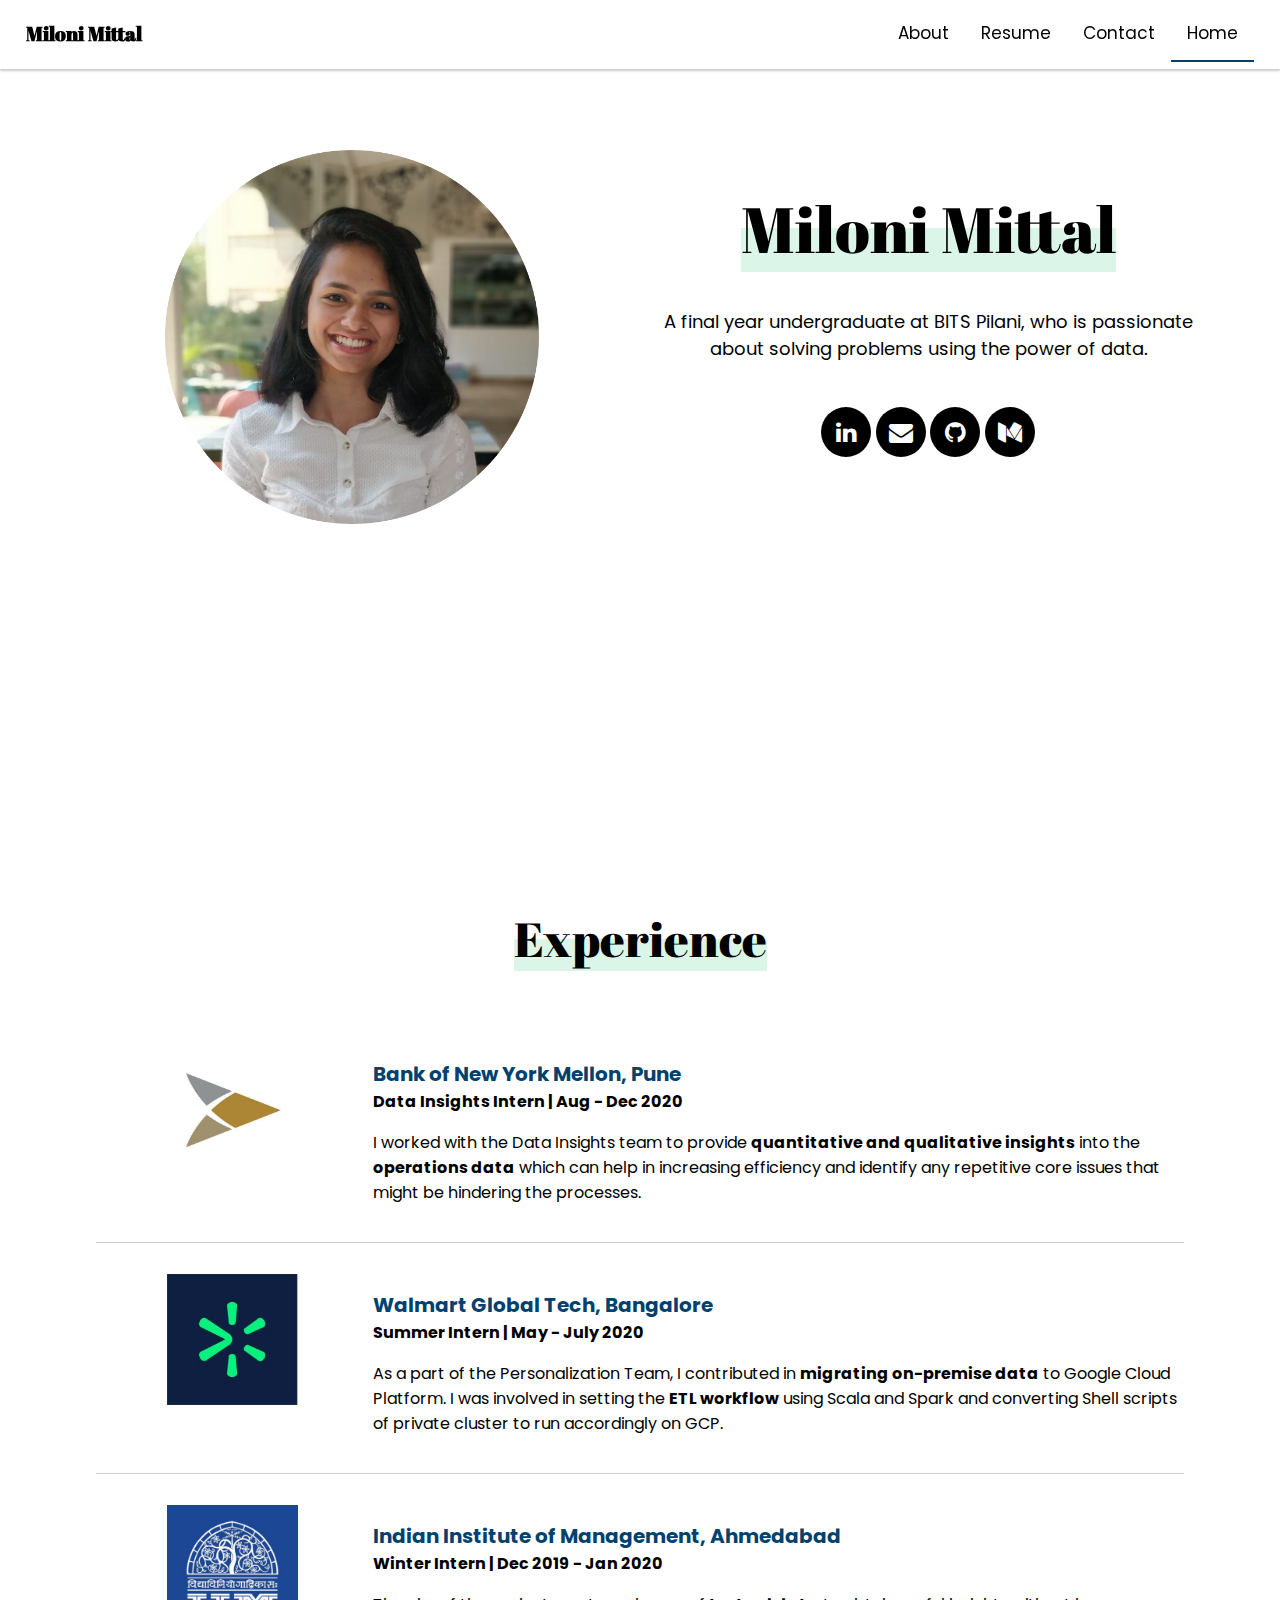
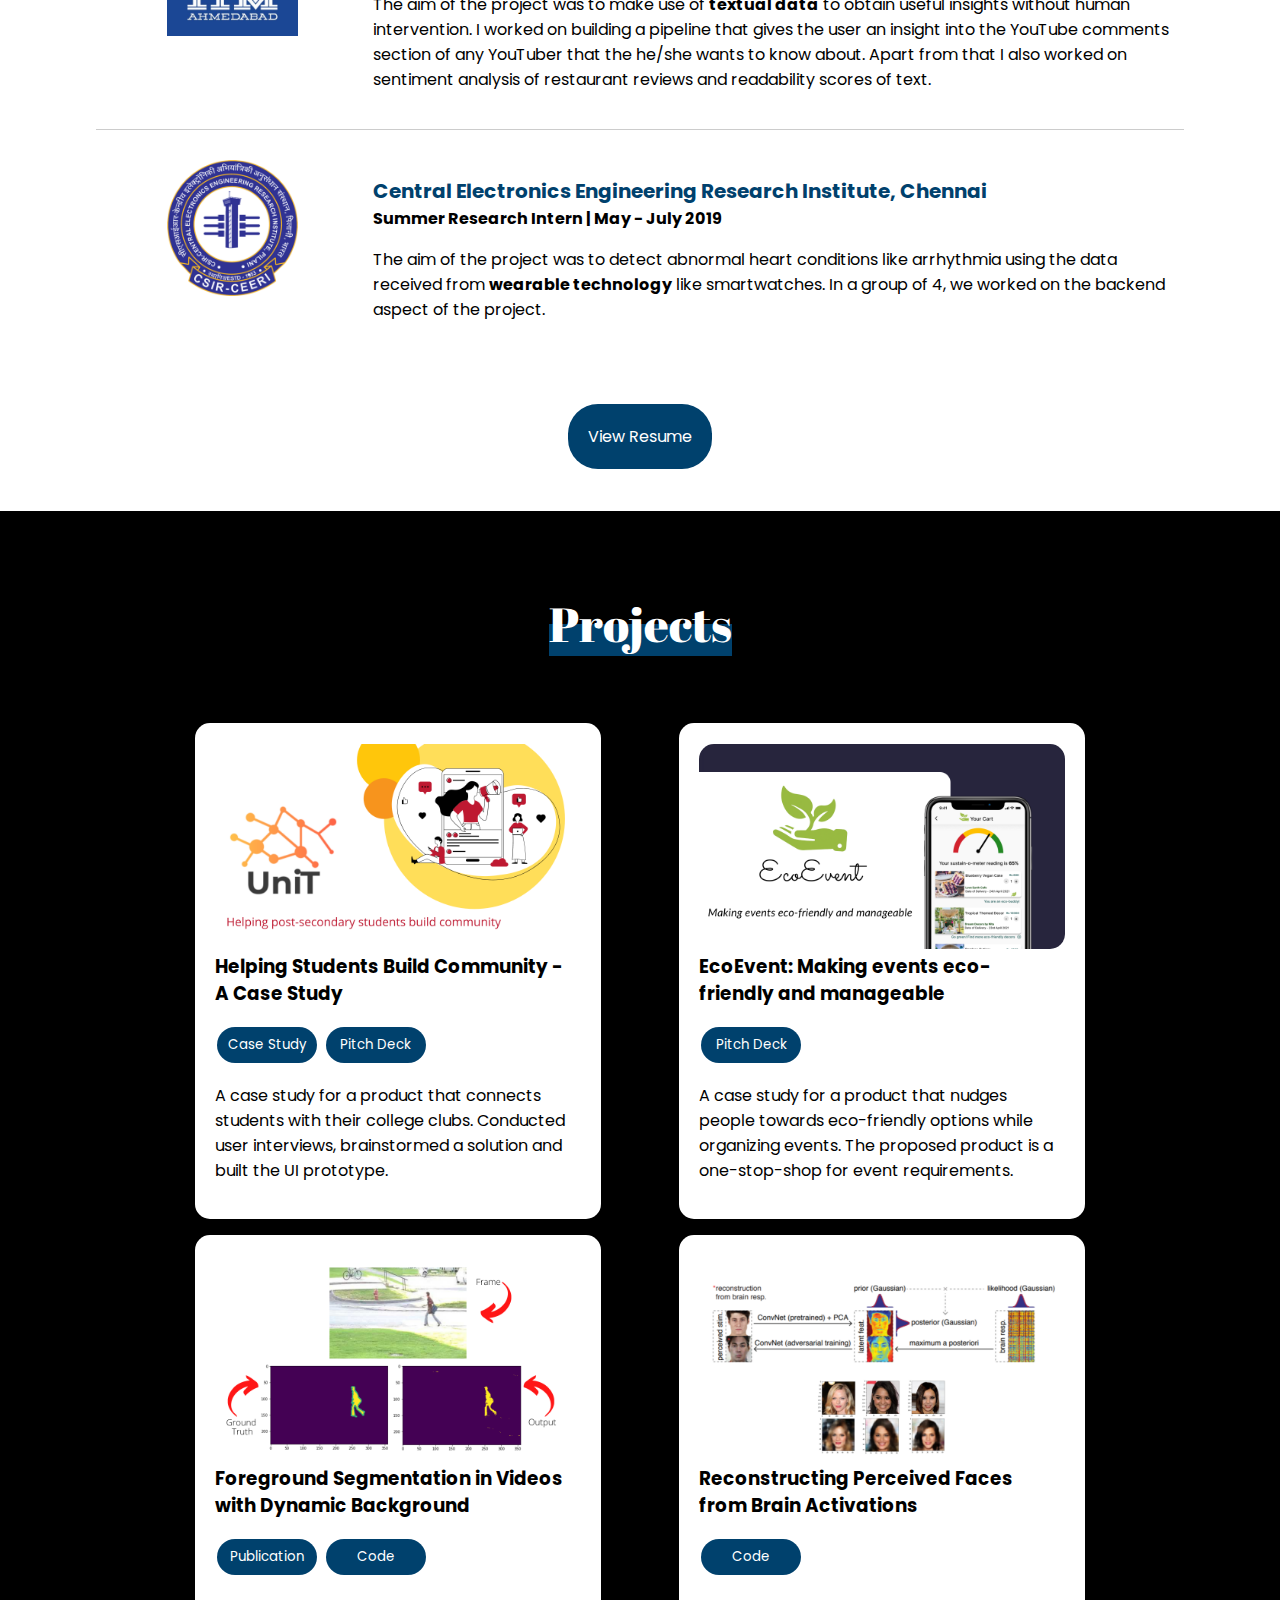
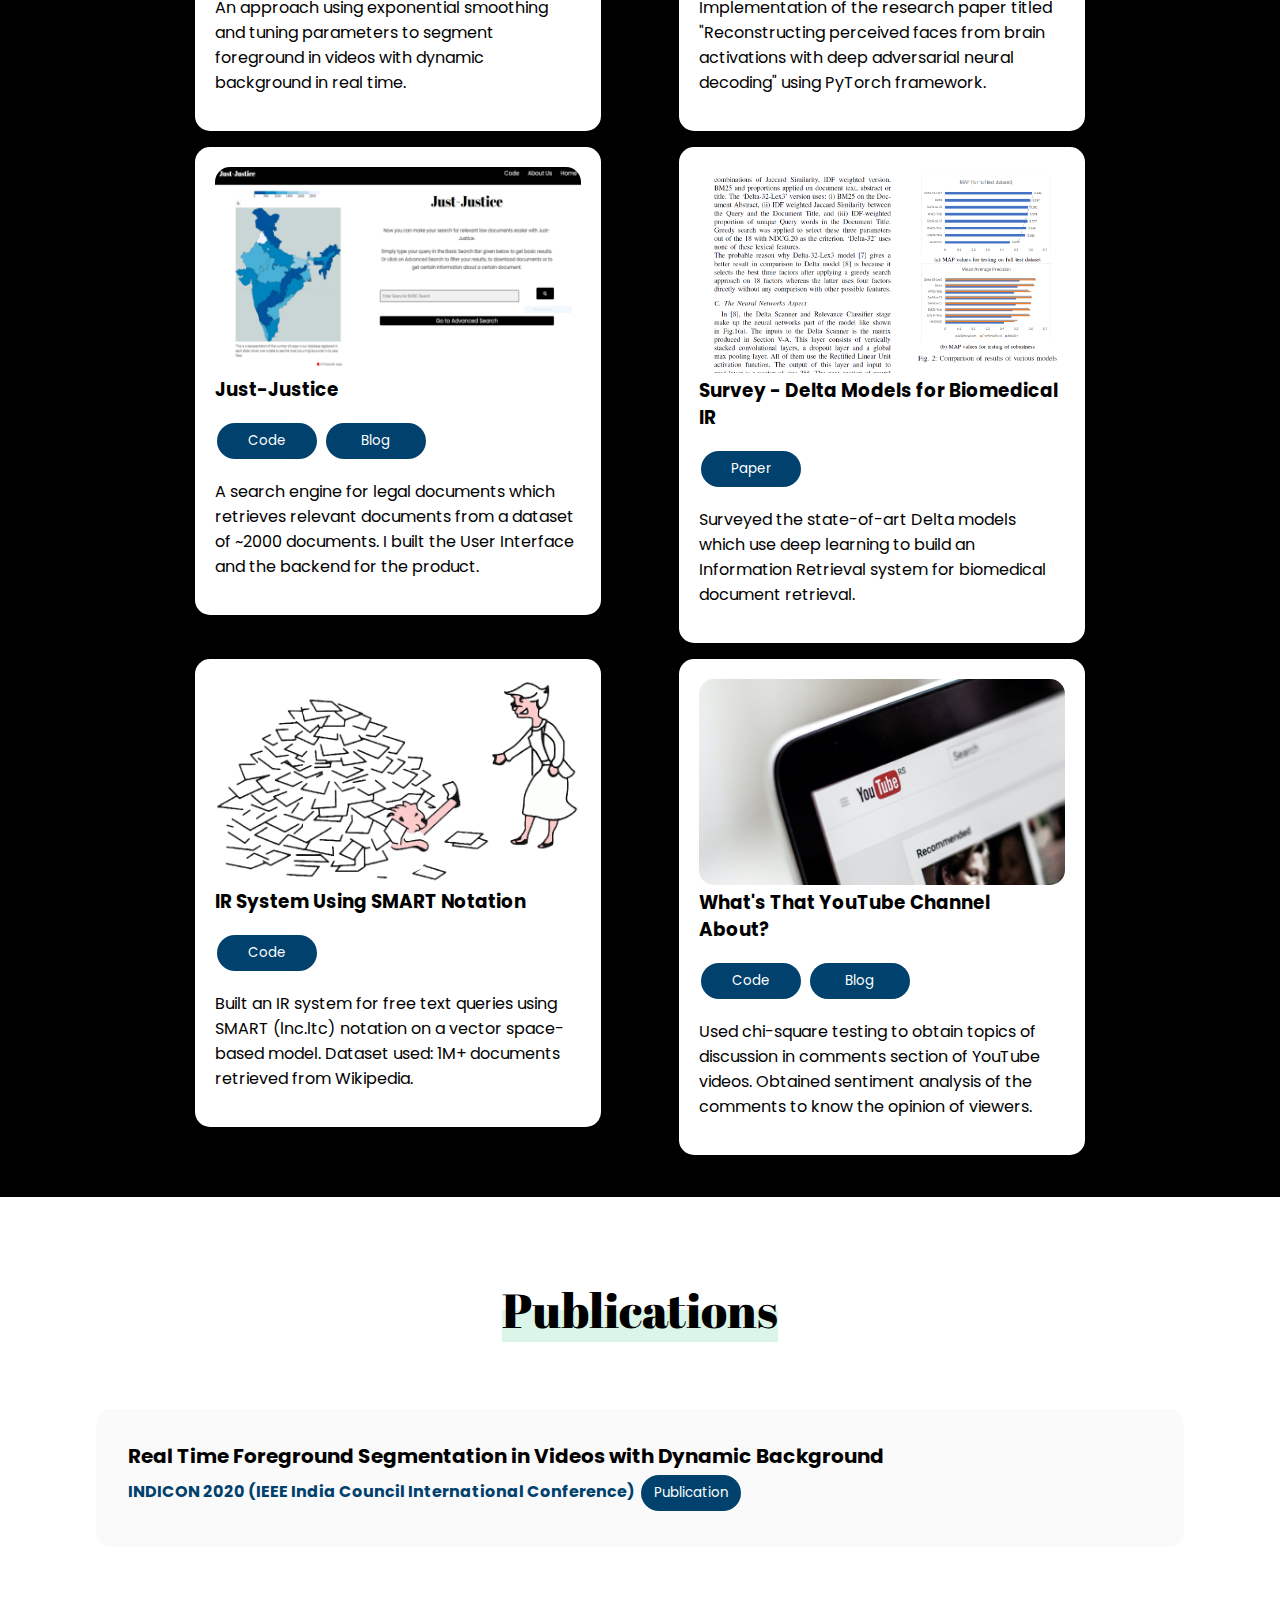
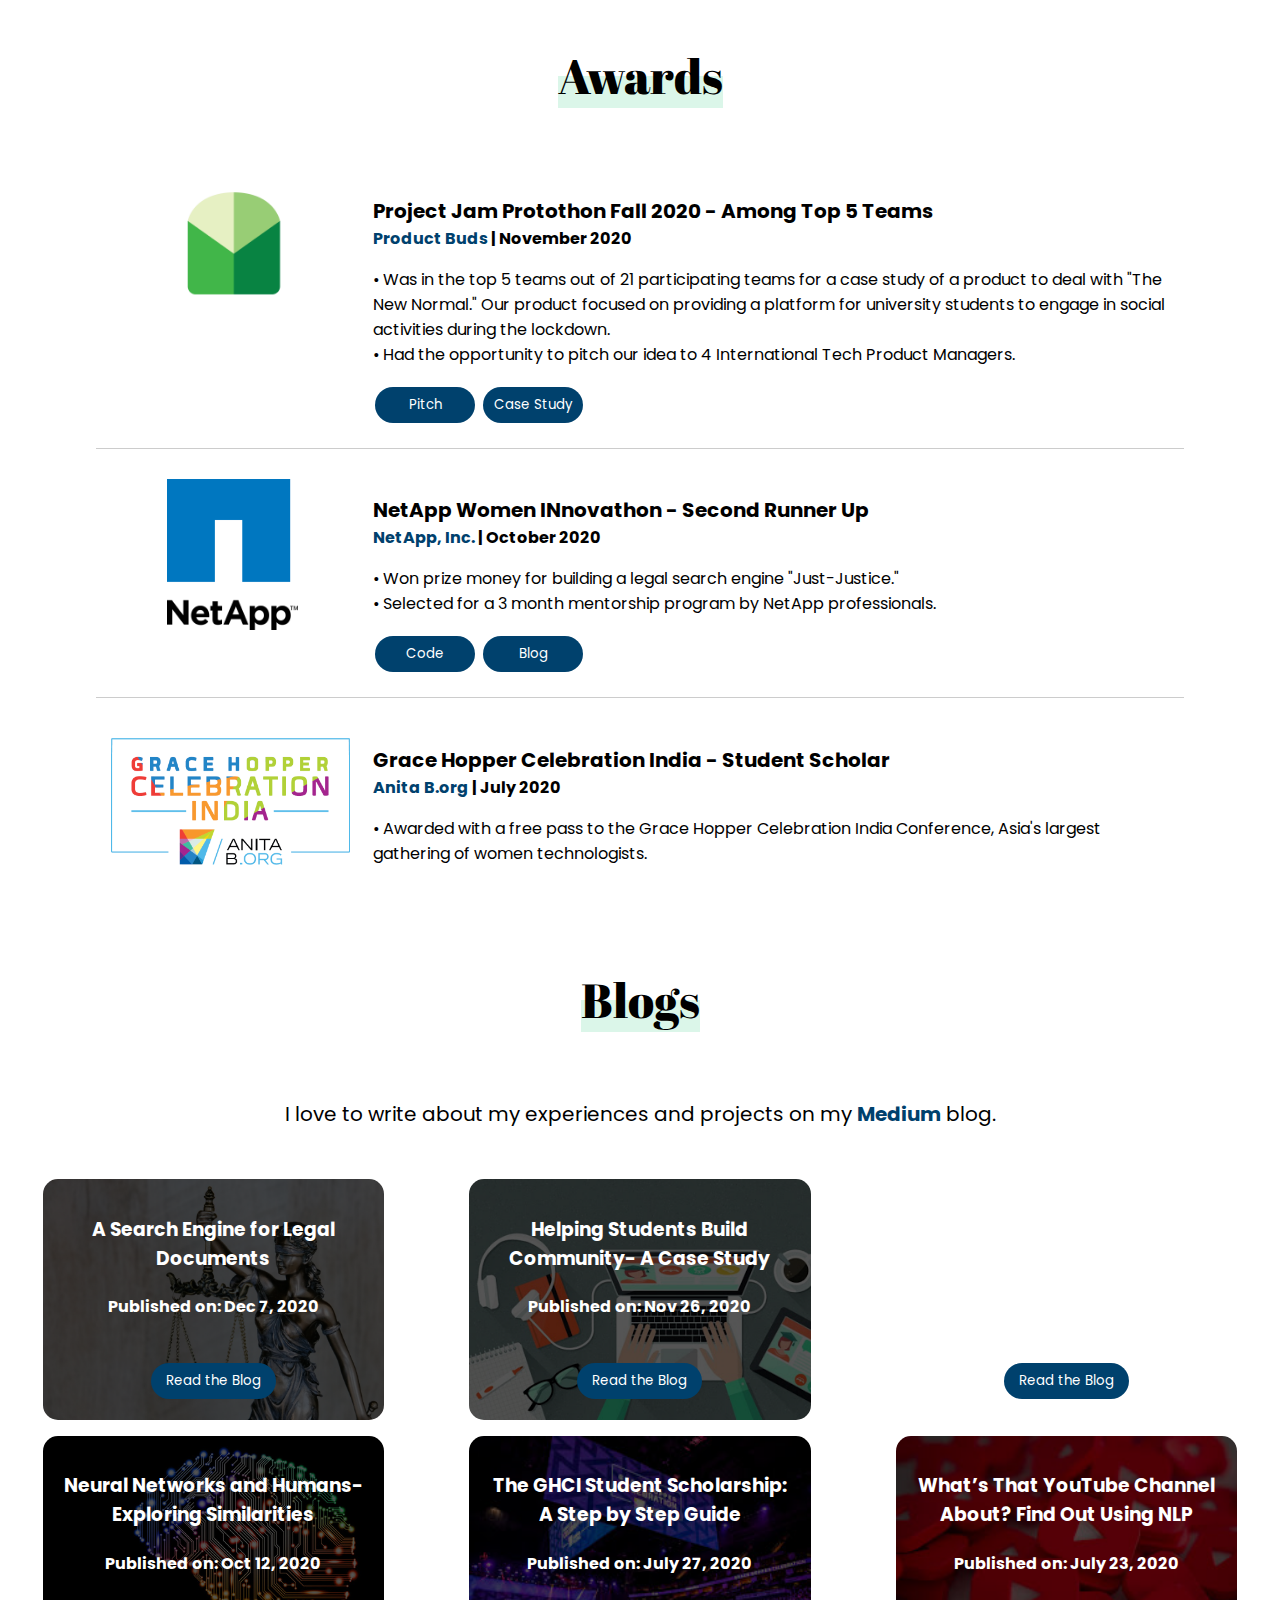
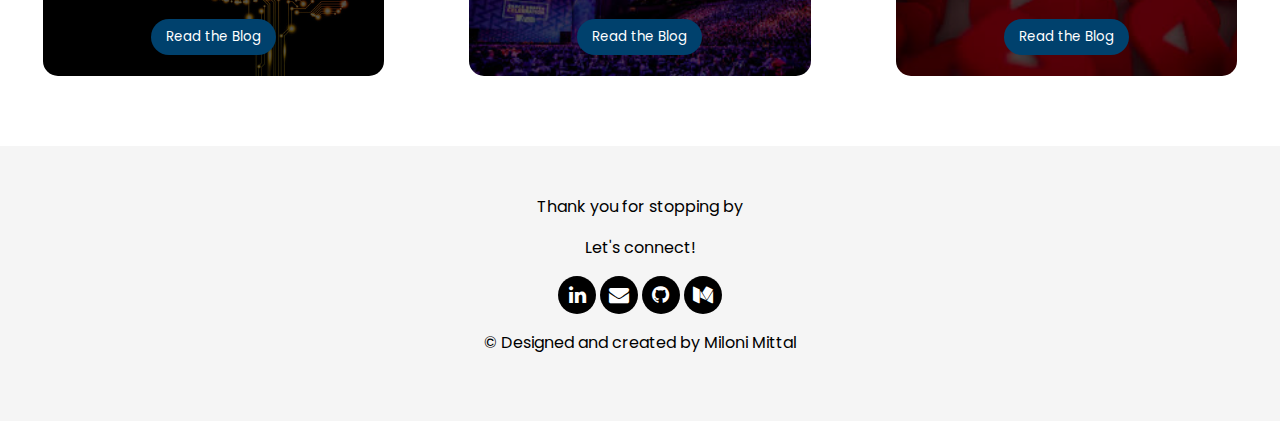
==== commit 443f2bf8: "added projects" ====
--- a/index.html
+++ b/index.html
@@ -4,7 +4,7 @@
     <meta name="viewport" content="width=device-width, initial-scale=1">
     <link rel="stylesheet" href="https://cdnjs.cloudflare.com/ajax/libs/font-awesome/4.7.0/css/font-awesome.min.css">
     <link href="https://fonts.googleapis.com/css2?family=Abril+Fatface&family=Poppins:wght@300&display=swap" rel="stylesheet">
-    <link rel="icon" type="image/png" href="miloLogo.png"/>
+    <link rel="icon" type="image/png" href="images/miloLogo.png"/>
     <title>Miloni Mittal | Home</title>
 
     <style>
@@ -101,10 +101,7 @@
         width: 50px;
         height: 50px;
         border-radius: 50%;
-        /*border: 2px dashed black;*/
         background-clip: content-box;
-        /*transition: .5s;*/
-        /*color: #D7D0BE;*/
         font-size: 150%;
       }
 
@@ -122,8 +119,6 @@
       {
         padding: 1px;
         color: white;
-        /*margin-left: -5px;*/
-        /*transform: translateX(0px) rotate(360deg);*/
       }
 
       .social .link.envelope
@@ -190,14 +185,12 @@
 
       .card1 
       {
-        /*box-shadow: 4px 4px 4px 4px rgba(0, 0, 0, 0.2);*/
         margin-left: 30%;
         margin-right: 5%;
       }
 
       .card2 
       {
-        /*box-shadow: 4px 4px 4px 4px rgba(0, 0, 0, 0.2);*/
         margin-left: 5%;
         margin-right: 30%;
       }
@@ -432,7 +425,7 @@
     <div class="topnav" id="myTopnav">
       <a href="index.html" style="font-family: 'Poppins', sans-serif; margin-right:2%; color:black; border-bottom: 2px solid #00416d;">Home</a>
       <a href="contact.html" style="font-family: 'Poppins', sans-serif;">Contact</a>
-      <a href="https://drive.google.com/file/d/12OW3nIJXCdcKeCEGhQVOR6-24cOM_pOw/view?usp=sharing" style="font-family: 'Poppins', sans-serif;" target="_blank">Resume</a>
+      <a href="https://drive.google.com/file/d/1NteomaqhyjELkqmDBTNryQSp1XH3ewMP/view?usp=sharing" style="font-family: 'Poppins', sans-serif;" target="_blank">Resume</a>
       <a href="about.html" style="font-family: 'Poppins', sans-serif;">About</a>
       <a href="javascript:void(0);" class="icon" onclick="myFunction()">
         <i class="fa fa-bars"></i>
@@ -460,33 +453,6 @@
       </div>
     </div>
 
-    <!-- <div class="anchor" style="padding-top:2.5%;">
-      <a name="target" id="education"> </a>
-    </div>
-
-    <p style="text-align:center;font-family: 'Abril Fatface', cursive; font-size:250%; color:black;margin-right:3%;margin-left:3%;padding-bottom:1.5%;"><span style="background: linear-gradient(to top, #dbf6e9 50%, transparent 50%);">
-        Education</span>
-    </p>
-    <div class="edu" style="box-shadow: 2px 2px 2px 2px rgba(0, 0, 0, 0.2); margin-left:7.5%; margin-right:7.5%;padding-top:1%; padding-bottom:1%;">
-    <p style="font-family: 'Poppins', sans-serif; margin-top:2%; margin-left:7.5%;margin-right:7.5%;">
-        <b style="font-family: 'Poppins', sans-serif; font-size: 112.5%;">Birla Institute of Technology and Science Pilani, Pilani Campus- BITS Pilani (2017 - 2021)</b><br>
-        B.E. Electrical and Electronics, Minor in Data Science <br>
-        <b>CGPA: 8.83/10</b>
-    </p>
-
-    <p style="font-family: 'Poppins', sans-serif; margin-top:2%; margin-left:7.5%;margin-right:7.5%;">
-        <b style="font-family: 'Poppins', sans-serif; font-size: 112.5%;">Nehru Smaraka Vidyalaya, Bangalore (2015 - 2017)</b><br>
-        <b>CBSE 12th Grade: 96.20%</b><br>
-        99% in Informatics Practices (Highest in district) • Awarded prize money by Bangalore Sahodya Schools Complex
-    </p>
-
-    <p style="font-family: 'Poppins', sans-serif; margin-top:2%; margin-left:7.5%;margin-right:7.5%;">
-        <b style="font-family: 'Poppins', sans-serif; font-size: 112.5%;">Ryan International School, Bangalore (2003 - 2015)</b><br>
-        <b>ICSE 10th Grade: 96.17%</b><br>
-        100% in Computer Science & Mathematics • Awarded as the Best Female All-Rounder among 200 girls
-    </p>
-    </div>
-     -->
     <div class="anchor" style="padding-top:2.5%;" >
       <a name="target" id="internships"> </a>
     </div>
@@ -504,7 +470,6 @@
                 Bank of New York Mellon, Pune</a></b> <br><b>Data Insights Intern | Aug - Dec 2020</b>
             </p>
             <p style="font-family: 'Poppins', sans-serif;">
-              <!-- •  Generated benchmarking for the operations data to help the teams detect anomalies based on efficiency in usual business. <br>• Building a Natural Language Processing based system to generate deeper insights from the more descriptive, free text part of the dataset. -->
               I worked with the Data Insights team to provide <b>quantitative and qualitative insights</b> into the <b>operations data</b> which can help in increasing efficiency and identify any repetitive core issues that might be hindering the processes. 
             </p>
       </div>
@@ -578,7 +543,7 @@
 
     <div class="viewResume" style="text-align:center; padding-top:3%;padding-bottom:3%;">
       <button class="button_resume">
-        <a href="https://drive.google.com/file/d/12OW3nIJXCdcKeCEGhQVOR6-24cOM_pOw/view?usp=sharing" style="font-family: 'Poppins', sans-serif; text-decoration: none; color:white;" target="_blank">
+        <a href="https://drive.google.com/file/d/1NteomaqhyjELkqmDBTNryQSp1XH3ewMP/view?usp=sharing" style="font-family: 'Poppins', sans-serif; text-decoration: none; color:white;" target="_blank">
             View Resume
         </a>
       </button>
@@ -593,6 +558,50 @@
     <p style="text-align:center;font-family: 'Abril Fatface', cursive; font-size:300%; color:white;margin-right:3%;margin-left:3%;padding-bottom:1.5%;"><span style="background: linear-gradient(to top, #00416d 50%, transparent 50%);">
         Projects</span>
     </p>
+    <div class="rowCard">
+      <div class="columnCard">
+        <div class="card1">
+          
+          <div class="containerCard" >
+            <img src="images/unitProject.png" alt="expected results and results obtained" style="width:100%; border-radius:15px;">
+            <b style="font-family: 'Poppins', sans-serif; font-size:115%;">
+                Helping Students Build Community - A Case Study
+            </b>
+            <p>
+                  <button class="button" style="font-family: 'Poppins', sans-serif;">
+                      <a href="https://milonimittal.medium.com/helping-students-build-community-a-prototype-case-study-81aca65db760" style="text-decoration: none;color:white;" target="_blank">Case Study</a>
+                  </button> 
+                  <button class="button" style="font-family: 'Poppins', sans-serif;">
+                      <a href="https://drive.google.com/file/d/1ok5oW3VfC6EvLV9pMTiE_yObBYxGxysE/view?usp=sharing" style="text-decoration: none;color:white;" target="_blank">Pitch Deck</a>
+                  </button> 
+              </p>
+            
+            <p style="font-family: 'Poppins', sans-serif;">
+              A case study for a product that connects students with their college clubs. Conducted user interviews, brainstormed a solution and built the UI prototype.
+            </p>
+          </div>
+        </div>
+      </div>
+      <div class="columnCard">
+        <div class="card2">
+          
+            <div class="containerCard">
+              <img src="images/ecoeventProject.png" alt="flowchart of the implementation" style="width:100%; border-radius:15px;">
+              <b style="font-family: 'Poppins', sans-serif; font-size:115%;">
+                  EcoEvent: Making events eco-friendly and manageable
+              </b>
+              <p>
+                  <button class="button" style="font-family: 'Poppins', sans-serif;">
+                      <a href="https://drive.google.com/file/d/18g_Rui0mJ3UHv_rXrlzUrUxL4NHdArzp/view?usp=sharing" style="text-decoration: none;color:white;" target="_blank">Pitch Deck</a>
+                  </button> 
+              </p>
+              <p style="font-family: 'Poppins', sans-serif;">
+                A case study for a product that nudges people towards eco-friendly options while organizing events. The proposed product is a one-stop-shop for event requirements.
+              </p>
+            </div>
+        </div>
+      </div>
+    </div>
 	  <div class="rowCard">
       <div class="columnCard">
         <div class="card1">
@@ -613,8 +622,7 @@
             
             <p style="font-family: 'Poppins', sans-serif;">
                 An approach using exponential smoothing and tuning parameters to segment foreground in videos with dynamic background in real time.
-<!--                 • Proposed a new method to identify the foreground in videos with static/dynamic background in real time<br>• Used exponential smoothing and tuning parameters, so as to accommodate changes in the background <br>• Achieved an average F-value of 82% and a processing rate of 30 frames per second<br>• Research paper accepted at INDICON 2020 in Communications and Signal Processing Track
- -->            </p>
+            </p>
           </div>
         </div>
       </div>
@@ -632,9 +640,7 @@
                   </button> 
               </p>
               <p style="font-family: 'Poppins', sans-serif;">
-                Implementation of the research paper titled "Reconstructing perceived faces from brain activations
-with deep adversarial neural decoding" using PyTorch framework.
- <!-- for training a model to predict the picture of faces as perceived by the brain<br>• Used the concept of Generative Adversarial Networks and obtained a Pearson Correlation Coefficient of 0.77 -->
+                Implementation of the research paper titled "Reconstructing perceived faces from brain activations with deep adversarial neural decoding" using PyTorch framework.
               </p>
             </div>
         </div>
@@ -660,7 +666,6 @@
             </p>
             <p style="font-family: 'Poppins', sans-serif;">
              A search engine for legal documents which retrieves relevant documents from a dataset of ~2000 documents. I built the User Interface and the backend for the product.
-              <!-- <br>• Won third prize at a hackathon organised by NetApp for this product<br> <b>Tech stack used:</b> Python | HTML | CSS -->
             </p>
           </div>
         </div>
@@ -739,22 +744,14 @@
         Publications</span>
     </p>
 
-    <!-- <div class="rowAwards" style="font-family: 'Poppins', sans-serif; margin-left:7.5%;margin-right:7.5%;"> -->
-      <!-- <div class="columnAwardsText"> -->
         <p style="font-family: 'Poppins', sans-serif; margin-left:7.5%;margin-right:7.5%; border-radius:15px; background-color: #fafafa; padding:2.5%;">
             <b style="font-family: 'Poppins', sans-serif; font-size:125%;">
             Real Time Foreground Segmentation in Videos with Dynamic Background<br></b><a href="https://www.indicon2020.in/" target="_blank" style="text-decoration: none;color:#00416d"><b>INDICON 2020 (IEEE India Council International Conference)</b></a> <button class="button" style="font-family: 'Poppins', sans-serif;">
                       <a href="https://ieeexplore.ieee.org/document/9342267" style="text-decoration: none;color:white;" target="_blank">Publication</a>
                   </button> 
             <br>
-             
-                  <!-- <b>Abstract: </b>Modeling background and segmentation of foreground objects are techniques required for various video surveillance and related applications. We propose an intensity and colour based background modeling technique for pixel level foreground segmentation of video sequences with dynamic background. It models the background using initial few frames called training frames and calculates a threshold using statistical analysis on these frames. As the new frames appear in real time, the value of threshold is updated and the background model adapts to the changing background with each incoming frame. Quantitative results suggest that the proposed method can handle the sequences with highly dynamic background. -->
-            <!-- <b>Project Description:</b>
-            <br>
-            • Proposed a new method to identify the foreground in videos with static/dynamic background in real time<br>• Used exponential smoothing and tuning parameters, so as to accommodate changes in the background <br>• Achieved an average F-value of 82% and a processing rate of 30 frames per second<br> -->
         </p>
-      <!-- </div> -->
-    <!-- </div> -->
+
 
     <div class="anchor" style="padding-top:2.5%;">
         <a name="target" id="awards"> </a>
@@ -934,7 +931,6 @@
   height: 37.5px;
   border-radius: 50%;
   background-clip: content-box;
-  /*transition: .5s;*/
   color: white;font-size: 125%;"><span class="fa fa-linkedin" ></span></a>
           <a href="mailto:miloni.mittal@gmail.com" class="link envelope" target="_blank" style="display: inline-block;
   vertical-align: middle;
@@ -943,7 +939,6 @@
   height: 37.5px;
   border-radius: 50%;
   background-clip: content-box;
-  /*transition: .5s;*/
   color: white;font-size: 125%;"><span class="fa fa-envelope"></span></a>
           <a href="https://github.com/milonimittal" class="link github" target="_blank" style="display: inline-block;
   vertical-align: middle;
@@ -952,7 +947,6 @@
   height: 37.5px;
   border-radius: 50%;
   background-clip: content-box;
-  /*transition: .5s;*/
   color: white;font-size: 125%;"><span class="fa fa-github"></span></a>
         <a href="https://milonimittal.medium.com/" class="link medium" target="_blank" style="display: inline-block;
   vertical-align: middle;
@@ -961,7 +955,6 @@
   height: 37.5px;
   border-radius: 50%;
   background-clip: content-box;
-  /*transition: .5s;*/
   color: white;font-size: 125%;"><span class="fa fa-medium"></span></a>
         
         </div>
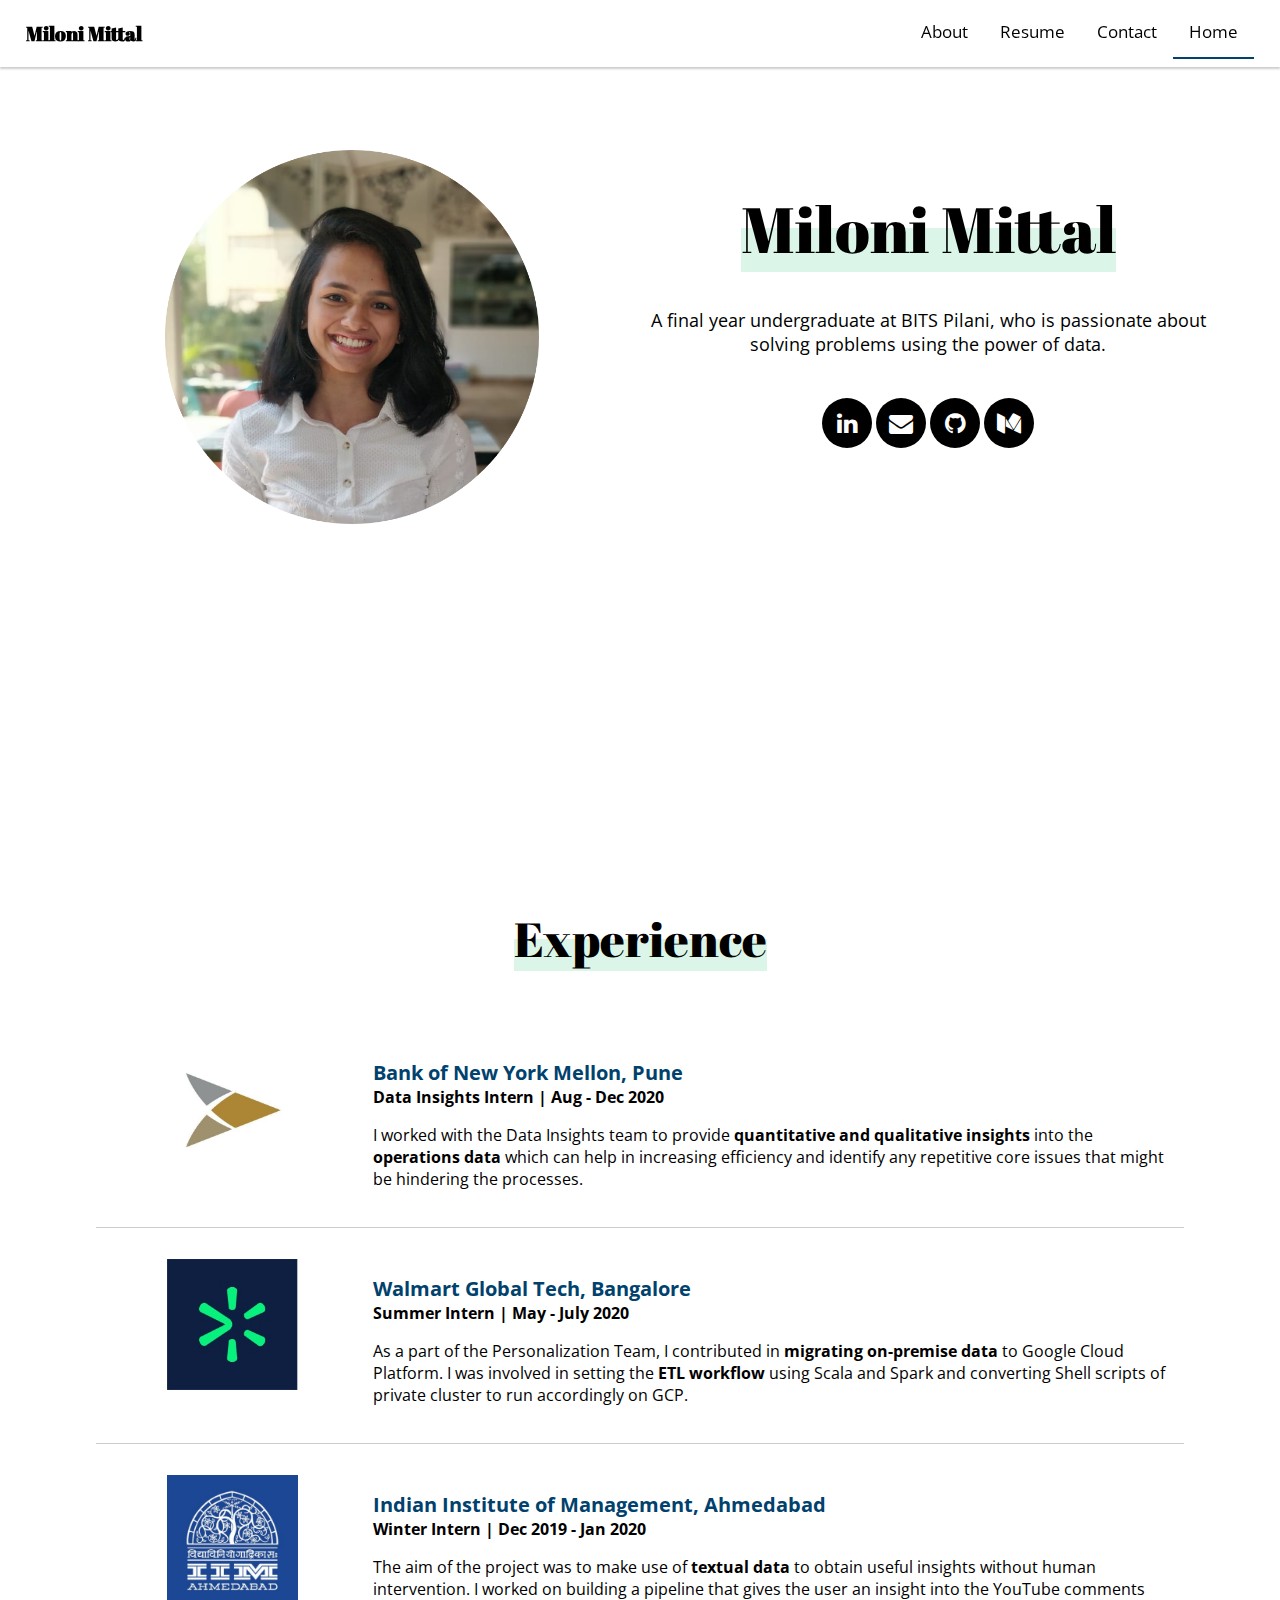
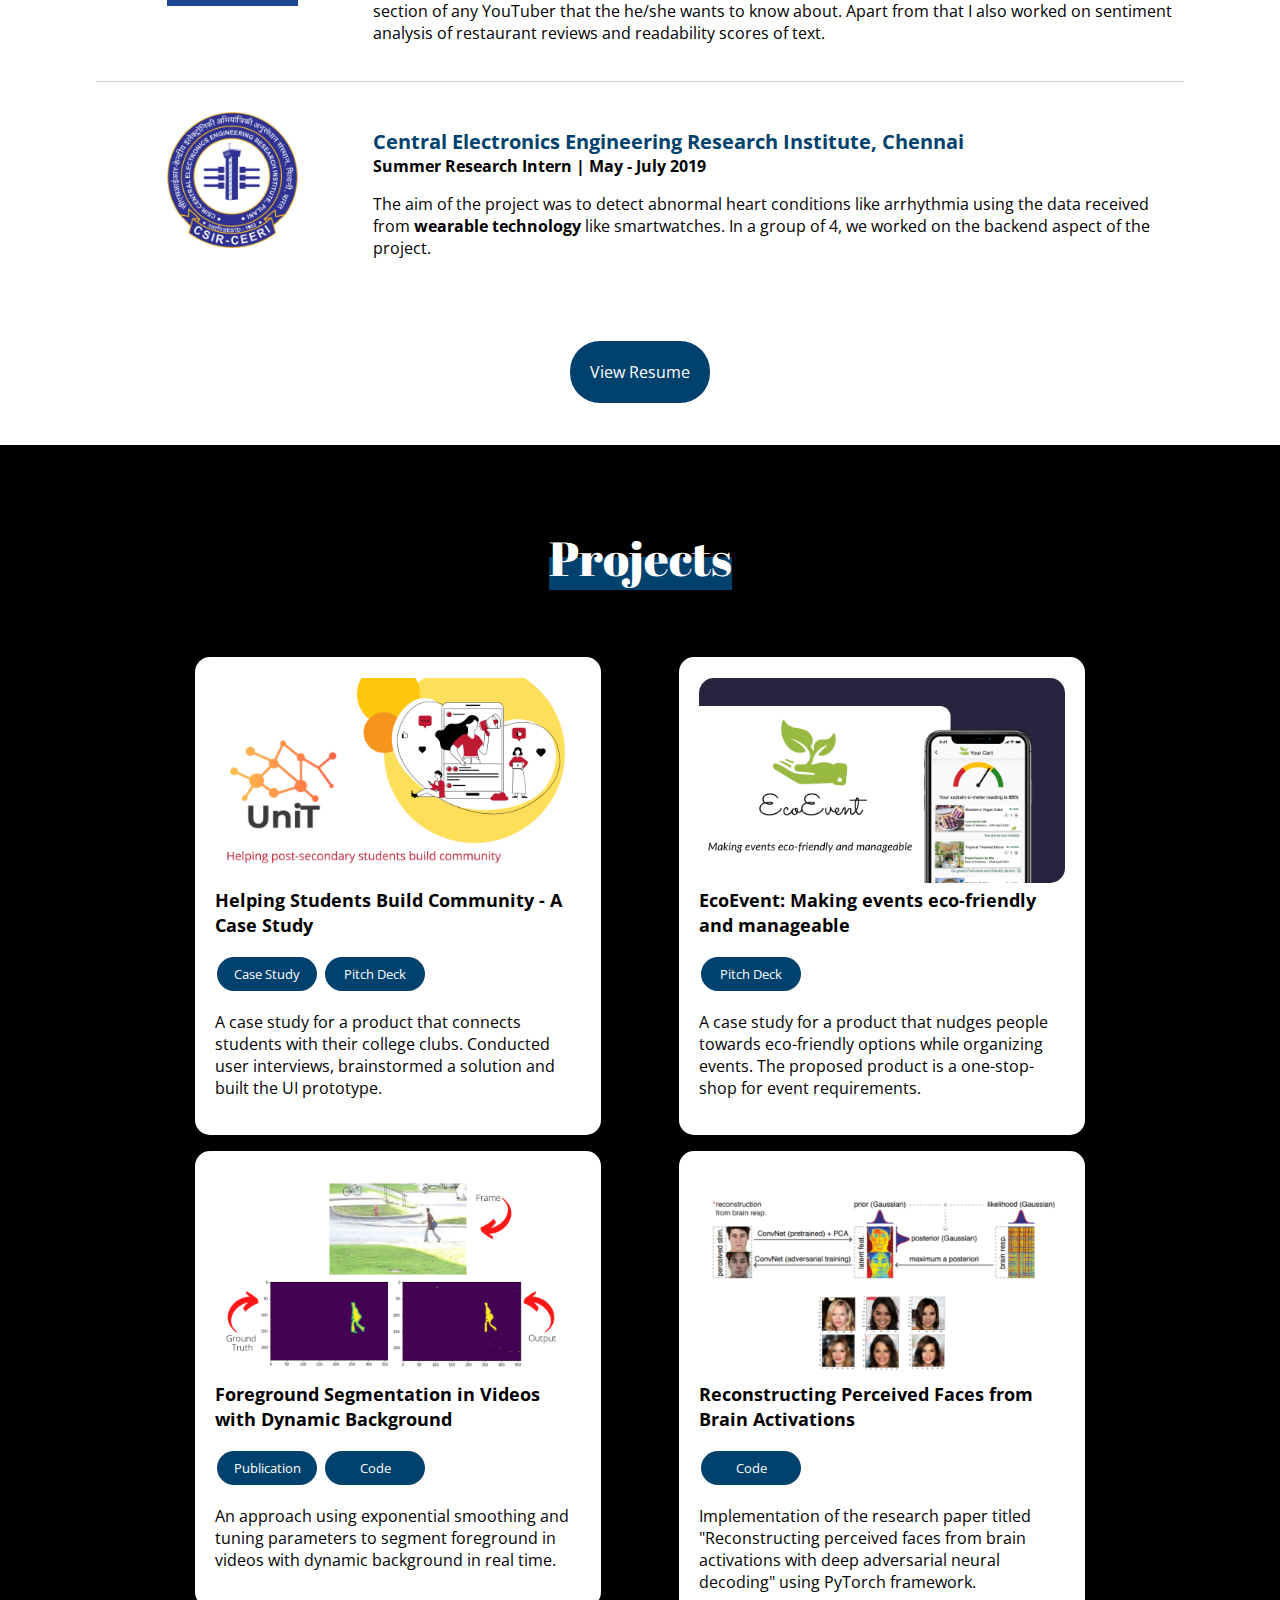
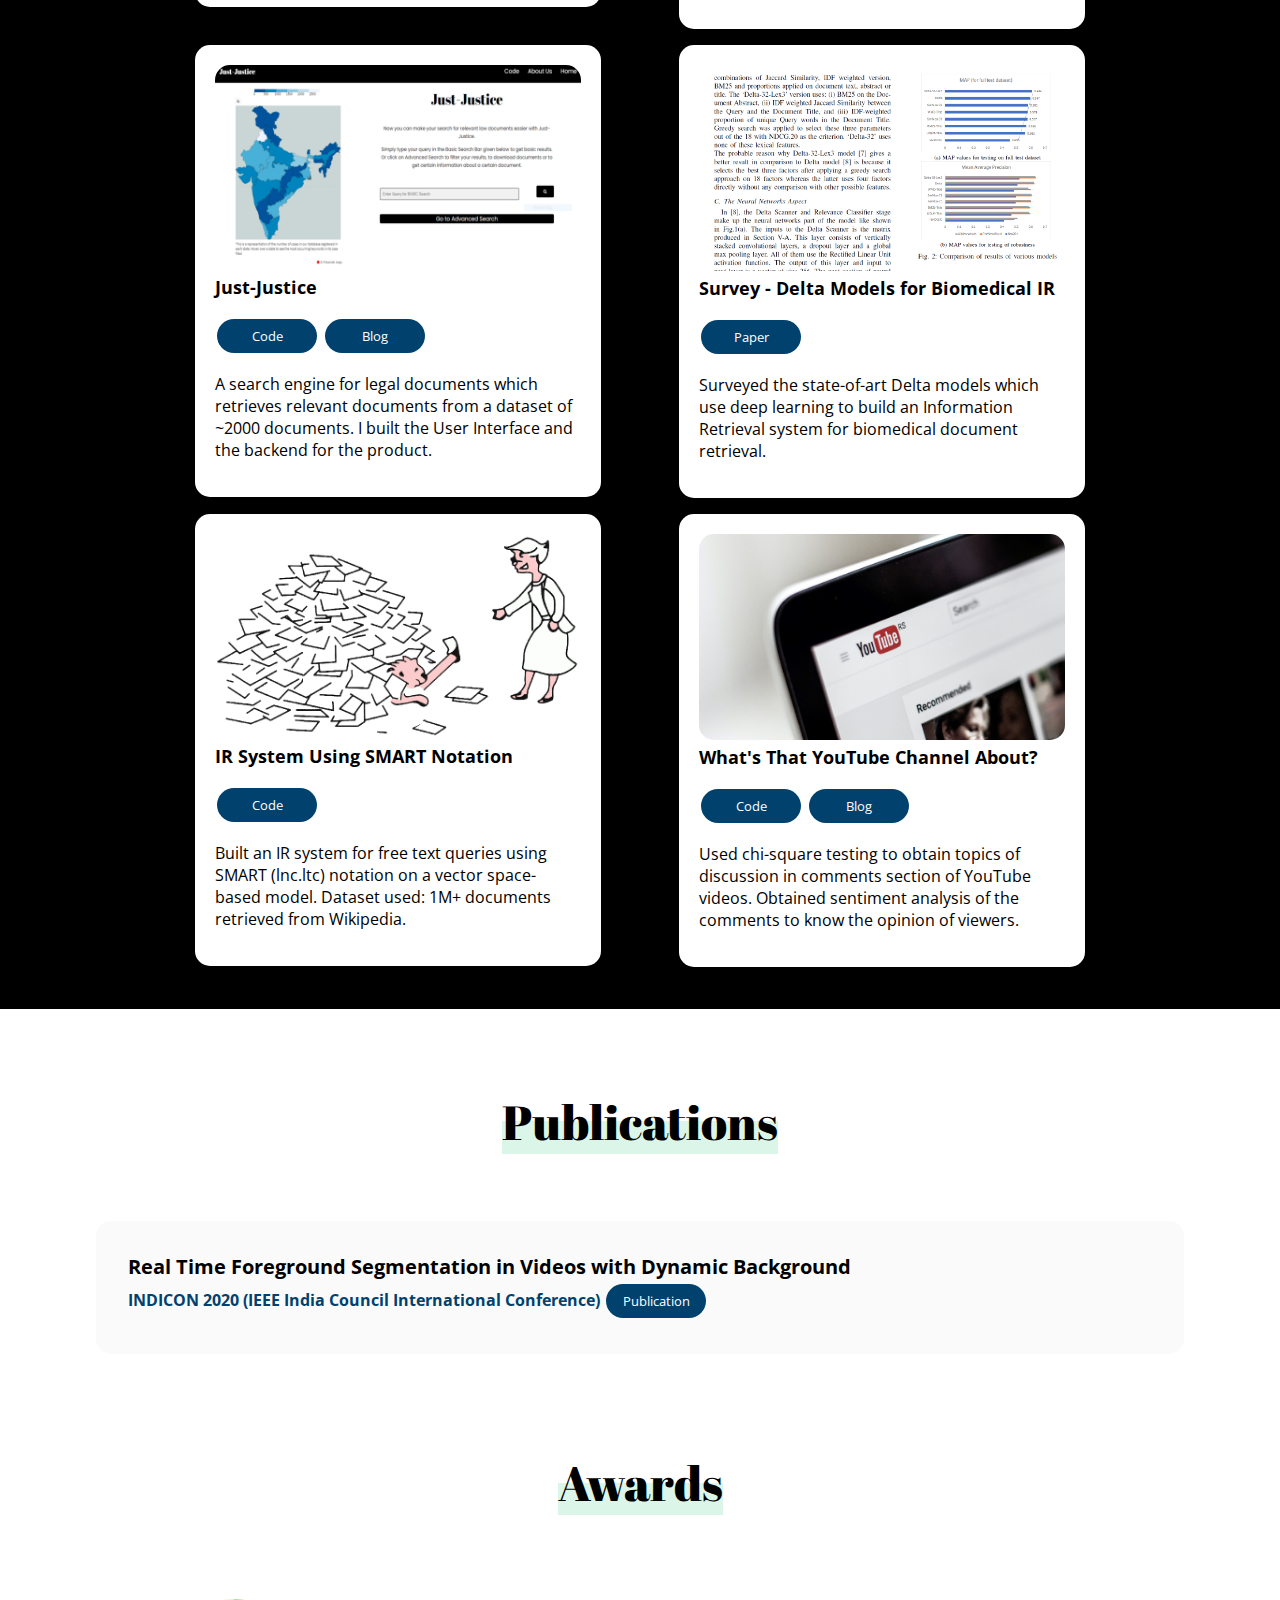
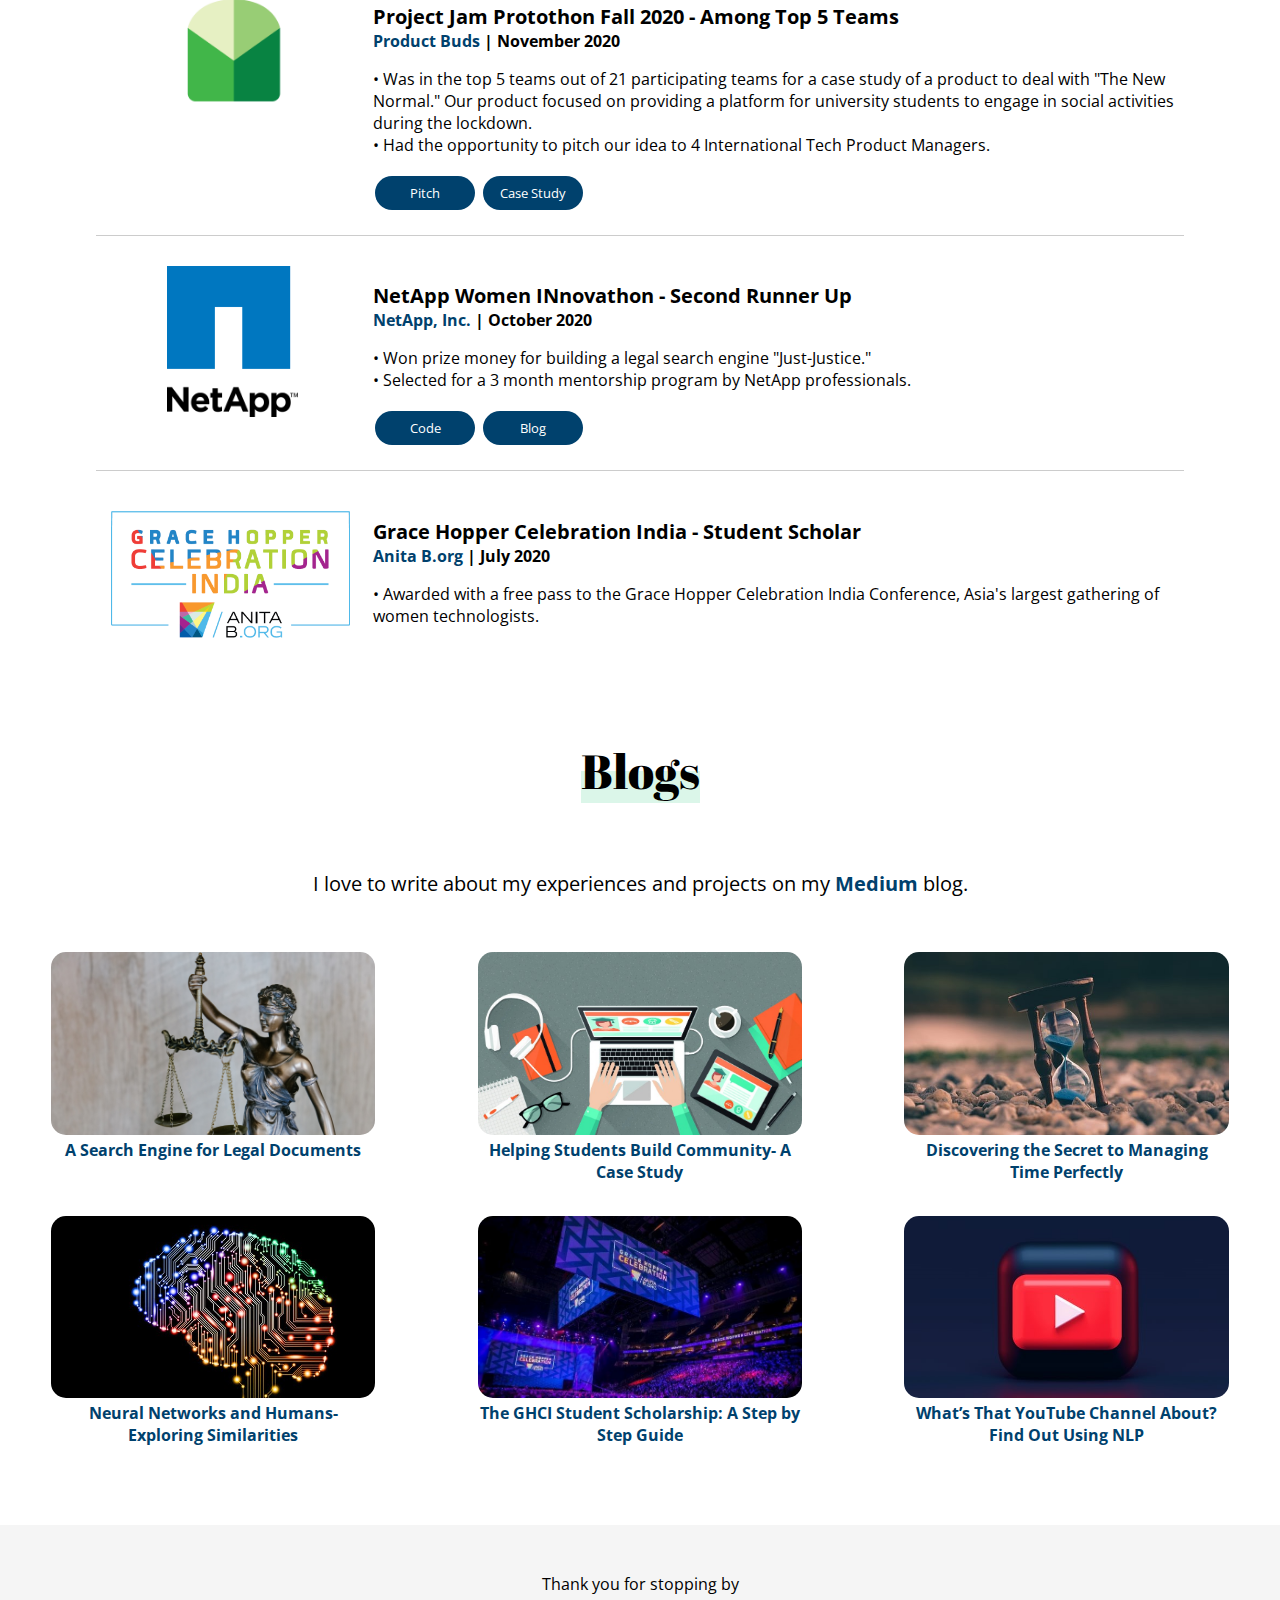
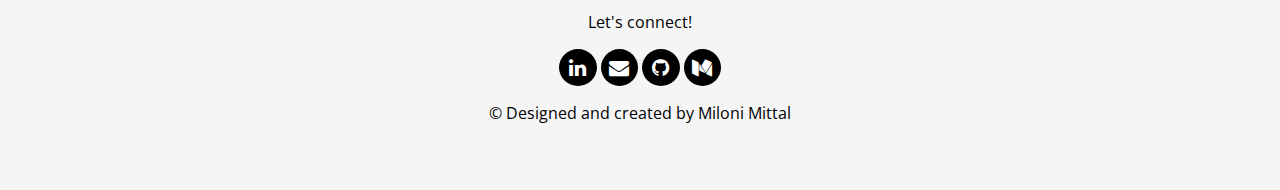
==== commit ef583030: "font change" ====
--- a/index.html
+++ b/index.html
@@ -3,7 +3,9 @@
   <head>
     <meta name="viewport" content="width=device-width, initial-scale=1">
     <link rel="stylesheet" href="https://cdnjs.cloudflare.com/ajax/libs/font-awesome/4.7.0/css/font-awesome.min.css">
-    <link href="https://fonts.googleapis.com/css2?family=Abril+Fatface&family=Poppins:wght@300&display=swap" rel="stylesheet">
+    <link href="https://fonts.googleapis.com/css2?family=Abril+Fatface&display=swap" rel="stylesheet">
+    <link rel="preconnect" href="https://fonts.gstatic.com">
+    <link href="https://fonts.googleapis.com/css2?family=Open+Sans&display=swap" rel="stylesheet">
     <link rel="icon" type="image/png" href="images/miloLogo.png"/>
     <title>Miloni Mittal | Home</title>
 
@@ -11,7 +13,6 @@
       body 
       {
         margin: 0;
-        font-family: Arial, Helvetica, sans-serif;
       }
 	  
 	  html, body 
@@ -312,13 +313,17 @@
       }
       .cardBlog 
       {
-        padding: 4%;
+        padding: 2%;
         text-align: center;
         margin-right:10%;
         margin-left:10%;
         border-radius:15px;
       }
 
+      .cardBlog img
+      {
+        width:100%;
+      }
       @media screen and (max-width: 900px) 
       {
         .topnav img
@@ -386,15 +391,15 @@
         .card1 
         {
           box-shadow: 0 4px 8px 0 rgba(0, 0, 0, 0.2);
-          margin-left: 10%;
-          margin-right: 10%;
+          margin-left: 20%;
+          margin-right: 20%;
         }
 
         .card2 
         {
           box-shadow: 0 4px 8px 0 rgba(0, 0, 0, 0.2);
-          margin-left: 10%;
-          margin-right: 10%;
+          margin-left: 20%;
+          margin-right: 20%;
         }
 
         .columnAwardsText 
@@ -415,6 +420,11 @@
           display: block;
           margin-bottom: 20px;
         }
+
+        .cardBlog img
+        {
+          width:75%;
+        }
       }
     </style>
   </head>
@@ -423,10 +433,10 @@
   <body>
 
     <div class="topnav" id="myTopnav">
-      <a href="index.html" style="font-family: 'Poppins', sans-serif; margin-right:2%; color:black; border-bottom: 2px solid #00416d;">Home</a>
-      <a href="contact.html" style="font-family: 'Poppins', sans-serif;">Contact</a>
-      <a href="https://drive.google.com/file/d/1NteomaqhyjELkqmDBTNryQSp1XH3ewMP/view?usp=sharing" style="font-family: 'Poppins', sans-serif;" target="_blank">Resume</a>
-      <a href="about.html" style="font-family: 'Poppins', sans-serif;">About</a>
+      <a href="index.html" style="font-family: 'Open Sans', sans-serif; margin-right:2%; color:black; border-bottom: 2px solid #00416d;">Home</a>
+      <a href="contact.html" style="font-family: 'Open Sans', sans-serif;">Contact</a>
+      <a href="https://drive.google.com/file/d/1NteomaqhyjELkqmDBTNryQSp1XH3ewMP/view?usp=sharing" style="font-family: 'Open Sans', sans-serif;" target="_blank">Resume</a>
+      <a href="about.html" style="font-family: 'Open Sans', sans-serif;">About</a>
       <a href="javascript:void(0);" class="icon" onclick="myFunction()">
         <i class="fa fa-bars"></i>
       </a>
@@ -442,7 +452,7 @@
       <div class="columnIntroText" style=" text-align:center;padding-top:3%; ">
           <a style="text-align:center;font-family: 'Abril Fatface', cursive; font-size:400%;"><span style="background: linear-gradient(to top, #dbf6e9 50%, transparent 50%);">Miloni Mittal</span></a>
           <br><br>
-          <p style="font-family: 'Poppins', sans-serif; font-size:112.5%; ">A final year undergraduate at BITS Pilani, who is passionate about solving problems using the power of data.<br><br></p>
+          <p style="font-family: 'Open Sans', sans-serif; font-size:112.5%; ">A final year undergraduate at BITS Pilani, who is passionate about solving problems using the power of data.<br><br></p>
           <div class="social">
               
               <a href="https://www.linkedin.com/in/miloni-mittal/" class="link linkedin" target="_blank"><span class="fa fa-linkedin"></span></a>
@@ -461,15 +471,15 @@
         Experience</span>
     </p>
 
-    <div class="rowAwards" style="font-family: 'Poppins', sans-serif; margin-top:2%; margin-left:7.5%;margin-right:7.5%;">
+    <div class="rowAwards" style="font-family: 'Open Sans', sans-serif; margin-top:2%; margin-left:7.5%;margin-right:7.5%;">
       <div class="columnAwardsImg" style="text-align:center;">
             <img src="images/bnymLogo.jpg" alt="bnym logo" style="width:50%;">
       </div>
       <div class="columnAwardsText">
-            <p style="font-family: 'Poppins', sans-serif; margin-top:2%; "><b style="font-family: 'Poppins', sans-serif; font-size:125%;"><a href="https://www.bnymellon.com/apac/en.html" target="_blank" style="text-decoration: none;color:#00416d;">
+            <p style="font-family: 'Open Sans', sans-serif; margin-top:2%; "><b style="font-family: 'Open Sans', sans-serif; font-size:125%;"><a href="https://www.bnymellon.com/apac/en.html" target="_blank" style="text-decoration: none;color:#00416d;">
                 Bank of New York Mellon, Pune</a></b> <br><b>Data Insights Intern | Aug - Dec 2020</b>
             </p>
-            <p style="font-family: 'Poppins', sans-serif;">
+            <p style="font-family: 'Open Sans', sans-serif;">
               I worked with the Data Insights team to provide <b>quantitative and qualitative insights</b> into the <b>operations data</b> which can help in increasing efficiency and identify any repetitive core issues that might be hindering the processes. 
             </p>
       </div>
@@ -482,15 +492,15 @@
     padding: 0;
     margin-left:7.5%;
     margin-right:7.5%;">
-    <div class="rowAwards" style="font-family: 'Poppins', sans-serif; margin-top:2%; margin-left:7.5%;margin-right:7.5%;">
+    <div class="rowAwards" style="font-family: 'Open Sans', sans-serif; margin-top:2%; margin-left:7.5%;margin-right:7.5%;">
       <div class="columnAwardsImg" style="text-align:center;">
         <img src="images/walmartLogo.jpg" alt="walmart global logo" style="width:50%;">
       </div>
       <div class="columnAwardsText">
-        <p style="font-family: 'Poppins', sans-serif; margin-top:2%; "><b style="font-family: 'Poppins', sans-serif; font-size:125%;"><a href="https://www.linkedin.com/company/walmartglobaltechindia/" target="_blank" style="text-decoration: none;color:#00416d;">
+        <p style="font-family: 'Open Sans', sans-serif; margin-top:2%; "><b style="font-family: 'Open Sans', sans-serif; font-size:125%;"><a href="https://www.linkedin.com/company/walmartglobaltechindia/" target="_blank" style="text-decoration: none;color:#00416d;">
                 Walmart Global Tech, Bangalore</a></b> <br><b>Summer Intern | May - July 2020</b>
         </p>
-        <p style="font-family: 'Poppins', sans-serif;">
+        <p style="font-family: 'Open Sans', sans-serif;">
               As a part of the Personalization Team, I contributed in <b>migrating on-premise data</b> to Google Cloud Platform. I was involved in setting the <b>ETL workflow</b> using Scala and Spark and converting Shell scripts of private cluster to run accordingly on GCP. 
 
         </p>
@@ -504,15 +514,15 @@
     padding: 0;
     margin-left:7.5%;
     margin-right:7.5%;">
-    <div class="rowAwards" style="font-family: 'Poppins', sans-serif; margin-top:2%; margin-left:7.5%;margin-right:7.5%;">
+    <div class="rowAwards" style="font-family: 'Open Sans', sans-serif; margin-top:2%; margin-left:7.5%;margin-right:7.5%;">
       <div class="columnAwardsImg" style="text-align:center;">
         <img src="images/iimaLogo.png" alt="iima logo" style="width:50%;">
       </div>
       <div class="columnAwardsText">
-        <p style="font-family: 'Poppins', sans-serif; margin-top:2%; "><b style="font-family: 'Poppins', sans-serif; font-size:125%;"><a href="https://www.iima.ac.in/" target="_blank" style="text-decoration: none;color:#00416d;">
+        <p style="font-family: 'Open Sans', sans-serif; margin-top:2%; "><b style="font-family: 'Open Sans', sans-serif; font-size:125%;"><a href="https://www.iima.ac.in/" target="_blank" style="text-decoration: none;color:#00416d;">
                 Indian Institute of Management, Ahmedabad </a></b> <br><b>Winter Intern | Dec 2019 - Jan 2020</b>
         </p>
-        <p style="font-family: 'Poppins', sans-serif;">
+        <p style="font-family: 'Open Sans', sans-serif;">
           The aim of the project was to make use of <b>textual data</b> to obtain useful insights without human intervention. I worked on building a pipeline that gives the user an insight into the YouTube comments section of any YouTuber that the he/she wants to know about. Apart from that I also worked on sentiment analysis of restaurant reviews and readability scores of text. 
         </p>
       </div>
@@ -525,15 +535,15 @@
     padding: 0;
     margin-left:7.5%;
     margin-right:7.5%;">
-    <div class="rowAwards" style="font-family: 'Poppins', sans-serif; margin-top:2%; margin-left:7.5%;margin-right:7.5%;">
+    <div class="rowAwards" style="font-family: 'Open Sans', sans-serif; margin-top:2%; margin-left:7.5%;margin-right:7.5%;">
       <div class="columnAwardsImg" style="text-align:center;">
         <img src="images/ceeriLogo.png" alt="ceeri logo" style="width:50%;">
       </div>
       <div class="columnAwardsText">
-        <p style="font-family: 'Poppins', sans-serif; margin-top:2%; "><b style="font-family: 'Poppins', sans-serif; font-size:125%;"><a href="https://www.csircmc.res.in/ceeri" target="_blank" style="text-decoration: none;color:#00416d;">
+        <p style="font-family: 'Open Sans', sans-serif; margin-top:2%; "><b style="font-family: 'Open Sans', sans-serif; font-size:125%;"><a href="https://www.csircmc.res.in/ceeri" target="_blank" style="text-decoration: none;color:#00416d;">
                 Central Electronics Engineering Research Institute, Chennai</a></b> <br><b>Summer Research Intern | May - July 2019</b>
         </p>
-        <p style="font-family: 'Poppins', sans-serif;">
+        <p style="font-family: 'Open Sans', sans-serif;">
               The aim of the project was to detect abnormal heart conditions like arrhythmia using the data received from <b>wearable technology</b> like smartwatches. In a group of 4, we worked on the backend aspect of the project.
         </p>
       </div>
@@ -543,7 +553,7 @@
 
     <div class="viewResume" style="text-align:center; padding-top:3%;padding-bottom:3%;">
       <button class="button_resume">
-        <a href="https://drive.google.com/file/d/1NteomaqhyjELkqmDBTNryQSp1XH3ewMP/view?usp=sharing" style="font-family: 'Poppins', sans-serif; text-decoration: none; color:white;" target="_blank">
+        <a href="https://drive.google.com/file/d/1NteomaqhyjELkqmDBTNryQSp1XH3ewMP/view?usp=sharing" style="font-family: 'Open Sans', sans-serif; text-decoration: none; color:white;" target="_blank">
             View Resume
         </a>
       </button>
@@ -564,19 +574,19 @@
           
           <div class="containerCard" >
             <img src="images/unitProject.png" alt="expected results and results obtained" style="width:100%; border-radius:15px;">
-            <b style="font-family: 'Poppins', sans-serif; font-size:115%;">
+            <b style="font-family: 'Open Sans', sans-serif; font-size:115%;">
                 Helping Students Build Community - A Case Study
             </b>
             <p>
-                  <button class="button" style="font-family: 'Poppins', sans-serif;">
+                  <button class="button" style="font-family: 'Open Sans', sans-serif;">
                       <a href="https://milonimittal.medium.com/helping-students-build-community-a-prototype-case-study-81aca65db760" style="text-decoration: none;color:white;" target="_blank">Case Study</a>
                   </button> 
-                  <button class="button" style="font-family: 'Poppins', sans-serif;">
+                  <button class="button" style="font-family: 'Open Sans', sans-serif;">
                       <a href="https://drive.google.com/file/d/1ok5oW3VfC6EvLV9pMTiE_yObBYxGxysE/view?usp=sharing" style="text-decoration: none;color:white;" target="_blank">Pitch Deck</a>
                   </button> 
               </p>
             
-            <p style="font-family: 'Poppins', sans-serif;">
+            <p style="font-family: 'Open Sans', sans-serif;">
               A case study for a product that connects students with their college clubs. Conducted user interviews, brainstormed a solution and built the UI prototype.
             </p>
           </div>
@@ -587,15 +597,15 @@
           
             <div class="containerCard">
               <img src="images/ecoeventProject.png" alt="flowchart of the implementation" style="width:100%; border-radius:15px;">
-              <b style="font-family: 'Poppins', sans-serif; font-size:115%;">
+              <b style="font-family: 'Open Sans', sans-serif; font-size:115%;">
                   EcoEvent: Making events eco-friendly and manageable
               </b>
               <p>
-                  <button class="button" style="font-family: 'Poppins', sans-serif;">
+                  <button class="button" style="font-family: 'Open Sans', sans-serif;">
                       <a href="https://drive.google.com/file/d/18g_Rui0mJ3UHv_rXrlzUrUxL4NHdArzp/view?usp=sharing" style="text-decoration: none;color:white;" target="_blank">Pitch Deck</a>
                   </button> 
               </p>
-              <p style="font-family: 'Poppins', sans-serif;">
+              <p style="font-family: 'Open Sans', sans-serif;">
                 A case study for a product that nudges people towards eco-friendly options while organizing events. The proposed product is a one-stop-shop for event requirements.
               </p>
             </div>
@@ -608,19 +618,19 @@
           
           <div class="containerCard" >
             <img src="images/fgProject.png" alt="expected results and results obtained" style="width:100%; border-radius:15px;">
-            <b style="font-family: 'Poppins', sans-serif; font-size:115%;">
+            <b style="font-family: 'Open Sans', sans-serif; font-size:115%;">
                 Foreground Segmentation in Videos with Dynamic Background
             </b>
             <p>
-                  <button class="button" style="font-family: 'Poppins', sans-serif;">
+                  <button class="button" style="font-family: 'Open Sans', sans-serif;">
                       <a href="https://ieeexplore.ieee.org/document/9342267" style="text-decoration: none;color:white;" target="_blank">Publication</a>
                   </button> 
-                  <button class="button" style="font-family: 'Poppins', sans-serif;">
+                  <button class="button" style="font-family: 'Open Sans', sans-serif;">
                       <a href="https://github.com/milonimittal/Foreground-Segmentation-for-Video-Sequences-with-Dynamic-Background" style="text-decoration: none;color:white;" target="_blank">Code</a>
                   </button> 
               </p>
             
-            <p style="font-family: 'Poppins', sans-serif;">
+            <p style="font-family: 'Open Sans', sans-serif;">
                 An approach using exponential smoothing and tuning parameters to segment foreground in videos with dynamic background in real time.
             </p>
           </div>
@@ -631,15 +641,15 @@
           
             <div class="containerCard">
               <img src="images/gansProject.png" alt="flowchart of the implementation" style="width:100%; border-radius:15px;">
-              <b style="font-family: 'Poppins', sans-serif; font-size:115%;">
+              <b style="font-family: 'Open Sans', sans-serif; font-size:115%;">
                   Reconstructing Perceived Faces from Brain Activations
               </b>
               <p>
-                  <button class="button" style="font-family: 'Poppins', sans-serif;">
+                  <button class="button" style="font-family: 'Open Sans', sans-serif;">
                       <a href="https://github.com/milonimittal/Reconstructing-Perceived-Faces-from-Brain-Activations-Data" style="text-decoration: none;color:white;" target="_blank">Code</a>
                   </button> 
               </p>
-              <p style="font-family: 'Poppins', sans-serif;">
+              <p style="font-family: 'Open Sans', sans-serif;">
                 Implementation of the research paper titled "Reconstructing perceived faces from brain activations with deep adversarial neural decoding" using PyTorch framework.
               </p>
             </div>
@@ -653,18 +663,18 @@
           
           <div class="containerCard">
             <img src="images/justjusticeProject.png" alt="just-justice" style="width:100%; border-radius:15px;">
-            <b style="font-family: 'Poppins', sans-serif; font-size:115%;">
+            <b style="font-family: 'Open Sans', sans-serif; font-size:115%;">
                 Just-Justice
             </b>
             <p>
-                <button class="button" style="font-family: 'Poppins', sans-serif;">
+                <button class="button" style="font-family: 'Open Sans', sans-serif;">
                     <a href="https://github.com/milonimittal/Legal-Search-Engine" style="text-decoration: none;color:white;" target="_blank">Code</a>
                 </button> 
-                <button class="button" style="font-family: 'Poppins', sans-serif;""">
+                <button class="button" style="font-family: 'Open Sans', sans-serif;">
                     <a href="https://milonimittal.medium.com/a-search-engine-for-legal-documents-ce689567fc34" style="text-decoration: none;color:white;" target="_blank">Blog</a>
                 </button>
             </p>
-            <p style="font-family: 'Poppins', sans-serif;">
+            <p style="font-family: 'Open Sans', sans-serif;">
              A search engine for legal documents which retrieves relevant documents from a dataset of ~2000 documents. I built the User Interface and the backend for the product.
             </p>
           </div>
@@ -676,15 +686,15 @@
           
           <div class="containerCard">
             <img src="images/biomedirProject.png" alt="screenshot of the survey" style="width:100%; border-radius:15px;">
-            <b style="font-family: 'Poppins', sans-serif; font-size:115%;">
+            <b style="font-family: 'Open Sans', sans-serif; font-size:115%;">
                 Survey - Delta Models for Biomedical IR
             </b>
             <p>
-                <button class="button" style="font-family: 'Poppins', sans-serif;">
+                <button class="button" style="font-family: 'Open Sans', sans-serif;">
                     <a href="https://github.com/milonimittal/Overview-DeltaModels-Biomedical-IR" style="text-decoration: none;color:white;" target="_blank">Paper</a>
                 </button>
             </p>
-            <p style="font-family: 'Poppins', sans-serif;">
+            <p style="font-family: 'Open Sans', sans-serif;">
                 Surveyed the state-of-art Delta models which use deep learning to build an Information Retrieval system for biomedical document retrieval.<br>
             </p>
           </div>
@@ -697,15 +707,15 @@
           
           <div class="containerCard">
             <img src="images/irProject.gif" alt="boy searching for a paper" style="width:100%; border-radius:15px;">
-            <b style="font-family: 'Poppins', sans-serif; font-size:115%;">
+            <b style="font-family: 'Open Sans', sans-serif; font-size:115%;">
                 IR System Using SMART Notation
             </b>
             <p>
-                <button class="button" style="font-family: 'Poppins', sans-serif;">
+                <button class="button" style="font-family: 'Open Sans', sans-serif;">
                     <a href="https://github.com/milonimittal/Information-Retrieval-System" style="text-decoration: none;color:white;" target="_blank">Code</a>
                 </button>
             </p>
-            <p style="font-family: 'Poppins', sans-serif;">
+            <p style="font-family: 'Open Sans', sans-serif;">
                 Built an IR system for free text queries using SMART (lnc.ltc) notation on a vector space-based model. Dataset used: 1M+ documents retrieved from Wikipedia.
             </p>
           </div>
@@ -716,18 +726,18 @@
           
             <div class="containerCard">
               <img src="images/youtubeProject.jpg" alt="computer with youtube open" style="width:100%; border-radius:15px;">
-              <b style="font-family: 'Poppins', sans-serif; font-size:115%;">
+              <b style="font-family: 'Open Sans', sans-serif; font-size:115%;">
                   What's That YouTube Channel About?
               </b>
               <p>
-                  <button class="button" style="font-family: 'Poppins', sans-serif;">
+                  <button class="button" style="font-family: 'Open Sans', sans-serif;">
                       <a href="https://github.com/milonimittal/YouTube-Comments-Analysis" style="text-decoration: none;color:white;" target="_blank">Code</a>
                   </button> 
-                  <button class="button" style="font-family: 'Poppins', sans-serif;">
+                  <button class="button" style="font-family: 'Open Sans', sans-serif;">
                       <a href="https://milonimittal.medium.com/whats-that-youtube-channel-about-973f04c72b4d" style="text-decoration: none;color:white;" target="_blank">Blog</a>
                   </button>
               </p>
-              <p style="font-family: 'Poppins', sans-serif;">
+              <p style="font-family: 'Open Sans', sans-serif;">
                 Used chi-square testing to obtain topics of discussion in comments section of YouTube videos. Obtained sentiment analysis of the comments to know the opinion of viewers.
               </p>
             </div>
@@ -744,9 +754,9 @@
         Publications</span>
     </p>
 
-        <p style="font-family: 'Poppins', sans-serif; margin-left:7.5%;margin-right:7.5%; border-radius:15px; background-color: #fafafa; padding:2.5%;">
-            <b style="font-family: 'Poppins', sans-serif; font-size:125%;">
-            Real Time Foreground Segmentation in Videos with Dynamic Background<br></b><a href="https://www.indicon2020.in/" target="_blank" style="text-decoration: none;color:#00416d"><b>INDICON 2020 (IEEE India Council International Conference)</b></a> <button class="button" style="font-family: 'Poppins', sans-serif;">
+        <p style="font-family: 'Open Sans', sans-serif; margin-left:7.5%;margin-right:7.5%; border-radius:15px; background-color: #fafafa; padding:2.5%;">
+            <b style="font-family: 'Open Sans', sans-serif; font-size:125%;">
+            Real Time Foreground Segmentation in Videos with Dynamic Background<br></b><a href="https://www.indicon2020.in/" target="_blank" style="text-decoration: none;color:#00416d"><b>INDICON 2020 (IEEE India Council International Conference)</b></a> <button class="button" style="font-family: 'Open Sans', sans-serif;">
                       <a href="https://ieeexplore.ieee.org/document/9342267" style="text-decoration: none;color:white;" target="_blank">Publication</a>
                   </button> 
             <br>
@@ -761,22 +771,22 @@
         Awards</span>
     </p>
 
-    <div class="rowAwards" style="font-family: 'Poppins', sans-serif; margin-top:2%; margin-left:7.5%;margin-right:7.5%;">
+    <div class="rowAwards" style="font-family: 'Open Sans', sans-serif; margin-top:2%; margin-left:7.5%;margin-right:7.5%;">
       <div class="columnAwardsImg" style="text-align:center;">
         <img src="images/pbLogo.png" alt="product buds logo" style="width:50%;">
       </div>
       <div class="columnAwardsText">
-        <p style="font-family: 'Poppins', sans-serif;">
-          <b style="font-family: 'Poppins', sans-serif; font-size:125%;">
+        <p style="font-family: 'Open Sans', sans-serif;">
+          <b style="font-family: 'Open Sans', sans-serif; font-size:125%;">
               Project Jam Protothon Fall 2020 - Among Top 5 Teams</b><br><b><a href="https://productbuds.co/" target="_blank" style="text-decoration: none; color: #00416d">Product Buds</a> | November 2020</b>
         </p>
         <p>
           • Was in the top 5 teams out of 21 participating teams for a case study of a product to deal with "The New
 Normal." Our product focused on providing a platform for university students to engage in social activities during the lockdown.<br>• Had the opportunity to pitch our idea to 4 International Tech Product Managers.
     </p>
-    <button class="button" style="font-family: 'Poppins', sans-serif;">
+    <button class="button" style="font-family: 'Open Sans', sans-serif;">
                       <a href="https://youtu.be/sLAM1pPDupk?t=3083" style="text-decoration: none;color:white;" target="_blank">Pitch</a>
-                  </button> <button class="button" style="font-family: 'Poppins', sans-serif;">
+                  </button> <button class="button" style="font-family: 'Open Sans', sans-serif;">
                       <a href="https://milonimittal.medium.com/helping-students-build-community-a-prototype-case-study-81aca65db760" style="text-decoration: none;color:white;" target="_blank">Case Study</a>
                   </button> 
       </div>
@@ -789,21 +799,21 @@
     padding: 0;
     margin-left:7.5%;
     margin-right:7.5%;">
-    <div class="rowAwards" style="font-family: 'Poppins', sans-serif; margin-top:2%; margin-left:7.5%;margin-right:7.5%;">
+    <div class="rowAwards" style="font-family: 'Open Sans', sans-serif; margin-top:2%; margin-left:7.5%;margin-right:7.5%;">
       <div class="columnAwardsImg" style="text-align:center;">
         <img src="images/netappLogo.png" alt="netapp logo" style="width:50%;">
       </div>
       <div class="columnAwardsText">
-        <p style="font-family: 'Poppins', sans-serif;">
-          <b style="font-family: 'Poppins', sans-serif; font-size:125%;">
+        <p style="font-family: 'Open Sans', sans-serif;">
+          <b style="font-family: 'Open Sans', sans-serif; font-size:125%;">
               NetApp Women INnovathon - Second Runner Up</b><br><b><a href="https://www.netapp.com/" target="_blank" style="text-decoration: none; color: #00416d">NetApp, Inc.</a> | October 2020</b>
         </p>
         <p>
           • Won prize money for building a legal search engine "Just-Justice."<br>• Selected for a 3 month mentorship program by NetApp professionals.
 		</p>
-    <button class="button" style="font-family: 'Poppins', sans-serif;">
+    <button class="button" style="font-family: 'Open Sans', sans-serif;">
                       <a href="https://github.com/milonimittal/Legal-Search-Engine" style="text-decoration: none;color:white;" target="_blank">Code</a>
-                  </button> <button class="button" style="font-family: 'Poppins', sans-serif;">
+                  </button> <button class="button" style="font-family: 'Open Sans', sans-serif;">
                       <a href="https://milonimittal.medium.com/a-search-engine-for-legal-documents-ce689567fc34" style="text-decoration: none;color:white;" target="_blank">Blog</a>
                   </button> 
       </div>
@@ -816,13 +826,13 @@
     padding: 0;
     margin-left:7.5%;
     margin-right:7.5%;">
-    <div class="rowAwards" style="font-family: 'Poppins', sans-serif; margin-top:2%; margin-left:7.5%;margin-right:7.5%;">
+    <div class="rowAwards" style="font-family: 'Open Sans', sans-serif; margin-top:2%; margin-left:7.5%;margin-right:7.5%;">
       <div class="columnAwardsImg">
         <img src="images/ghciLogo.png" alt="ghci logo" style="width:100%">
       </div>
       <div class="columnAwardsText">
-		<p style="font-family: 'Poppins', sans-serif;">
-          <b style="font-family: 'Poppins', sans-serif; font-size:125%;">
+		<p style="font-family: 'Open Sans', sans-serif;">
+          <b style="font-family: 'Open Sans', sans-serif; font-size:125%;">
               Grace Hopper Celebration India - Student Scholar</b><br><b><a href="https://www.netapp.com/" target="_blank" style="text-decoration: none; color: #00416d">Anita B.org</a> | July 2020</b>
 		</p>
 		<p>
@@ -839,88 +849,98 @@
         Blogs</span>
     </p>
 
-    <p style="text-align: center;font-family: 'Poppins', sans-serif; font-size:125%;margin-left:6%;margin-right:6%;">
-    I love to write about my experiences and projects on my <a href="https://milonimittal.medium.com/" style="font-family: 'Poppins', sans-serif;text-decoration: none;color:#00416d;" target="_blank"><b>Medium</b></a> blog.<br><br>  
+    <p style="text-align: center;font-family: 'Open Sans', sans-serif; font-size:125%;margin-left:6%;margin-right:6%;">
+    I love to write about my experiences and projects on my <a href="https://milonimittal.medium.com/" style="font-family: 'Open Sans', sans-serif; text-decoration: none;color:#00416d;" target="_blank"><b>Medium</b></a> blog.<br><br>  
     </p>
     <div class="rowBlog">
       <div class="columnBlog">
-        <a href="https://milonimittal.medium.com/a-search-engine-for-legal-documents-ce689567fc34" style="text-decoration:none;" target="_blank">
-          <div class="cardBlog" style="background-image: url('images/legalIRBlog.png'); background-repeat: no-repeat; background-size: cover; ">
-            <h3 style="color:white;font-family: 'Poppins', sans-serif;">A Search Engine for Legal Documents</h3><h4 style="color:white;font-family: 'Poppins', sans-serif;">Published on: Dec 7, 2020</h4><br>
-            <button class="button" style="font-family: 'Poppins', sans-serif; width:125px;">
+        
+          <div class="cardBlog">
+            <a href="https://milonimittal.medium.com/a-search-engine-for-legal-documents-ce689567fc34" style="text-decoration:none;" target="_blank">
+              <img src="images/legalIRBlog.jpg" alt="ghci logo" style="border-radius:15px;"><br>
+            <b style="color:#00416d; font-family: 'Open Sans', sans-serif;">A Search Engine for Legal Documents</b>
+            <!-- <button class="button" style="font-family: 'Open Sans', sans-serif; width:125px;">
                             Read the Blog
-            </button>
-          </div>
-        </a>
-      </div>
-
-    	<div class="columnBlog">
-        <a href="https://milonimittal.medium.com/helping-students-build-community-a-prototype-case-study-81aca65db760" style="text-decoration:none;" target="_blank">
-          <div class="cardBlog" style="background-image: url('images/pjBlog.png'); background-repeat: no-repeat; background-size: cover; ">
-            <h3 style="color:white;font-family: 'Poppins', sans-serif;">Helping Students Build Community- A Case Study</h3><h4 style="color:white;font-family: 'Poppins', sans-serif;">Published on: Nov 26, 2020</h4><br>
-            <button class="button" style="font-family: 'Poppins', sans-serif; width:125px;">
+            </button> -->
+            </a>
+          </div>
+        
+      </div>
+
+      <div class="columnBlog">
+        
+          <div class="cardBlog">
+            <a href="https://milonimittal.medium.com/helping-students-build-community-a-prototype-case-study-81aca65db760" style="text-decoration:none;" target="_blank">
+              <img src="images/pjBlog.jpg" alt="ghci logo" style="border-radius:15px;"><br>
+            <b style="color:#00416d; font-family: 'Open Sans', sans-serif;">Helping Students Build Community- A Case Study</b>
+            <!-- <button class="button" style="font-family: 'Open Sans', sans-serif; width:125px;">
                             Read the Blog
-            </button>
-          </div>
-        </a>
-      </div>
-	  
+            </button> -->
+            </a>
+          </div>
+        
+      </div>
+
+
       <div class="columnBlog">
-        <a href="https://milonimittal.medium.com/discovering-the-secret-to-perfect-time-management-a1a24c5bd1b7" style="text-decoration:none;" target="_blank">
-          <div class="cardBlog" style="background-image: url('images/timeBlog.png'); background-repeat: no-repeat; background-size: cover; ">
-            <h3 style="color:white;font-family: 'Poppins', sans-serif;">Discovering the Secret to Managing Time Perfectly</h3><h4 style="color:white;font-family: 'Poppins', sans-serif;">Published on: Oct 19, 2020</h4><br>
-            <button class="button" style="font-family: 'Poppins', sans-serif; width:125px;">
+        
+          <div class="cardBlog">
+            <a href="https://milonimittal.medium.com/discovering-the-secret-to-perfect-time-management-a1a24c5bd1b7" style="text-decoration:none;" target="_blank">
+              <img src="images/timeBlog.jfif" alt="ghci logo" style="border-radius:15px;"><br>
+            <b style="color:#00416d; font-family: 'Open Sans', sans-serif;">Discovering the Secret to Managing Time Perfectly</b>
+            <!-- <button class="button" style="font-family: 'Open Sans', sans-serif; width:125px;">
                             Read the Blog
-            </button>
-          </div>
-        </a>
-      </div>
-
-      
-
+            </button> -->
+            </a>
+          </div>
+        
+      </div>   
         
     </div>
     <div class="rowBlog">
+
+
+
       <div class="columnBlog">
-        <a href="https://milonimittal.medium.com/neural-networks-and-humans-a-comparison-c656a1280816" style="text-decoration:none;" target="_blank">
-          <div class="cardBlog" style="background-image: url('images/neuralBlog.png'); background-repeat: no-repeat; background-size: cover;">
-            <h3 style="color:white;font-family: 'Poppins', sans-serif;">Neural Networks and Humans- Exploring Similarities</h3><h4 style="color:white;font-family: 'Poppins', sans-serif;">Published on: Oct 12, 2020</h4><br>
-            <button class="button" style="font-family: 'Poppins', sans-serif; width:125px;">
-              Read the Blog
-            </button>
-          </div>
-        </a>
-      </div>
-
-	  <div class="columnBlog">
-        <a href="https://milonimittal.medium.com/the-ghci-student-scholarship-a-step-by-step-guide-f172ab74008f?sk=0e23b08ec444c115d95b650bf534497a" style="text-decoration:none;" target="_blank">
-          <div class="cardBlog" style="background-image: url('images/ghciBlog.png'); background-repeat: no-repeat; background-size: cover;">
-            <h3 style="color:white;font-family: 'Poppins', sans-serif;">The GHCI Student Scholarship: A Step by Step Guide</h3><h4 style="color:white;font-family: 'Poppins', sans-serif;">Published on: July 27, 2020</h4><br>
-            <button class="button" style="font-family: 'Poppins', sans-serif; width:125px;">
-              Read the Blog     
-            </button>
-          </div>
-        </a>
-      </div>
-	  
+        
+          <div class="cardBlog">
+            <a href="https://milonimittal.medium.com/neural-networks-and-humans-a-comparison-c656a1280816" style="text-decoration:none;" target="_blank">
+              <img src="images/neuralBlog.jpg" alt="ghci logo" style="border-radius:15px;"><br>
+            <b style="color:#00416d; font-family: 'Open Sans', sans-serif;">Neural Networks and Humans- Exploring Similarities</b>
+            </a>
+          </div>
+        
+      </div>
+
       <div class="columnBlog">
-        <a href="https://milonimittal.medium.com/whats-that-youtube-channel-about-973f04c72b4d?sk=a164abffe7622698c44df8fa7a674461" style="text-decoration:none;" target="_blank">
-          <div class="cardBlog" style="background-image: url('images/youtubeBlog.png'); background-repeat: no-repeat; background-size: cover;">
-            <h3 style="color:white;font-family: 'Poppins', sans-serif;">What’s That YouTube Channel About? Find Out Using NLP</h3><h4 style="color:white;font-family: 'Poppins', sans-serif;">Published on: July 23, 2020</h4><br>
-            <button class="button" style="font-family: 'Poppins', sans-serif; width:125px;">
-              Read the Blog
-            </button>
-          </div>
-        </a>
+        
+          <div class="cardBlog">
+            <a href="https://milonimittal.medium.com/the-ghci-student-scholarship-a-step-by-step-guide-f172ab74008f?sk=0e23b08ec444c115d95b650bf534497a" style="text-decoration:none;" target="_blank">
+              <img src="images/ghciBlog.jpeg" alt="ghci logo" style="border-radius:15px;"><br>
+            <b style="color:#00416d; font-family: 'Open Sans', sans-serif;">The GHCI Student Scholarship: A Step by Step Guide</b>
+            </a>
+          </div>
+        
+      </div>
+
+      <div class="columnBlog">
+        
+          <div class="cardBlog">
+            <a href="https://milonimittal.medium.com/whats-that-youtube-channel-about-973f04c72b4d?sk=a164abffe7622698c44df8fa7a674461" style="text-decoration:none;" target="_blank">
+              <img src="images/youtubeBlog.jfif" alt="ghci logo" style="border-radius:15px;"><br>
+            <b style="color:#00416d; font-family: 'Open Sans', sans-serif;">What’s That YouTube Channel About? Find Out Using NLP</b>
+            </a>
+          </div>
+        
       </div>
     </div>
 
     <br><br><br>
     <div class="footer">
-      <p style="font-family: 'Poppins', sans-serif;">
+      <p style="font-family: 'Open Sans', sans-serif;">
         Thank you for stopping by
       </p>
-      <p style="font-family: 'Poppins', sans-serif;">
+      <p style="font-family: 'Open Sans', sans-serif;">
         Let's connect!
         <div class="social">
         
@@ -959,7 +979,7 @@
         
         </div>
       </p>
-      <p style="font-family: 'Poppins', sans-serif;"> &#169; Designed and created by Miloni Mittal</p>
+      <p style="font-family: 'Open Sans', sans-serif;"> &#169; Designed and created by Miloni Mittal</p>
       <br>
     </div>
 
